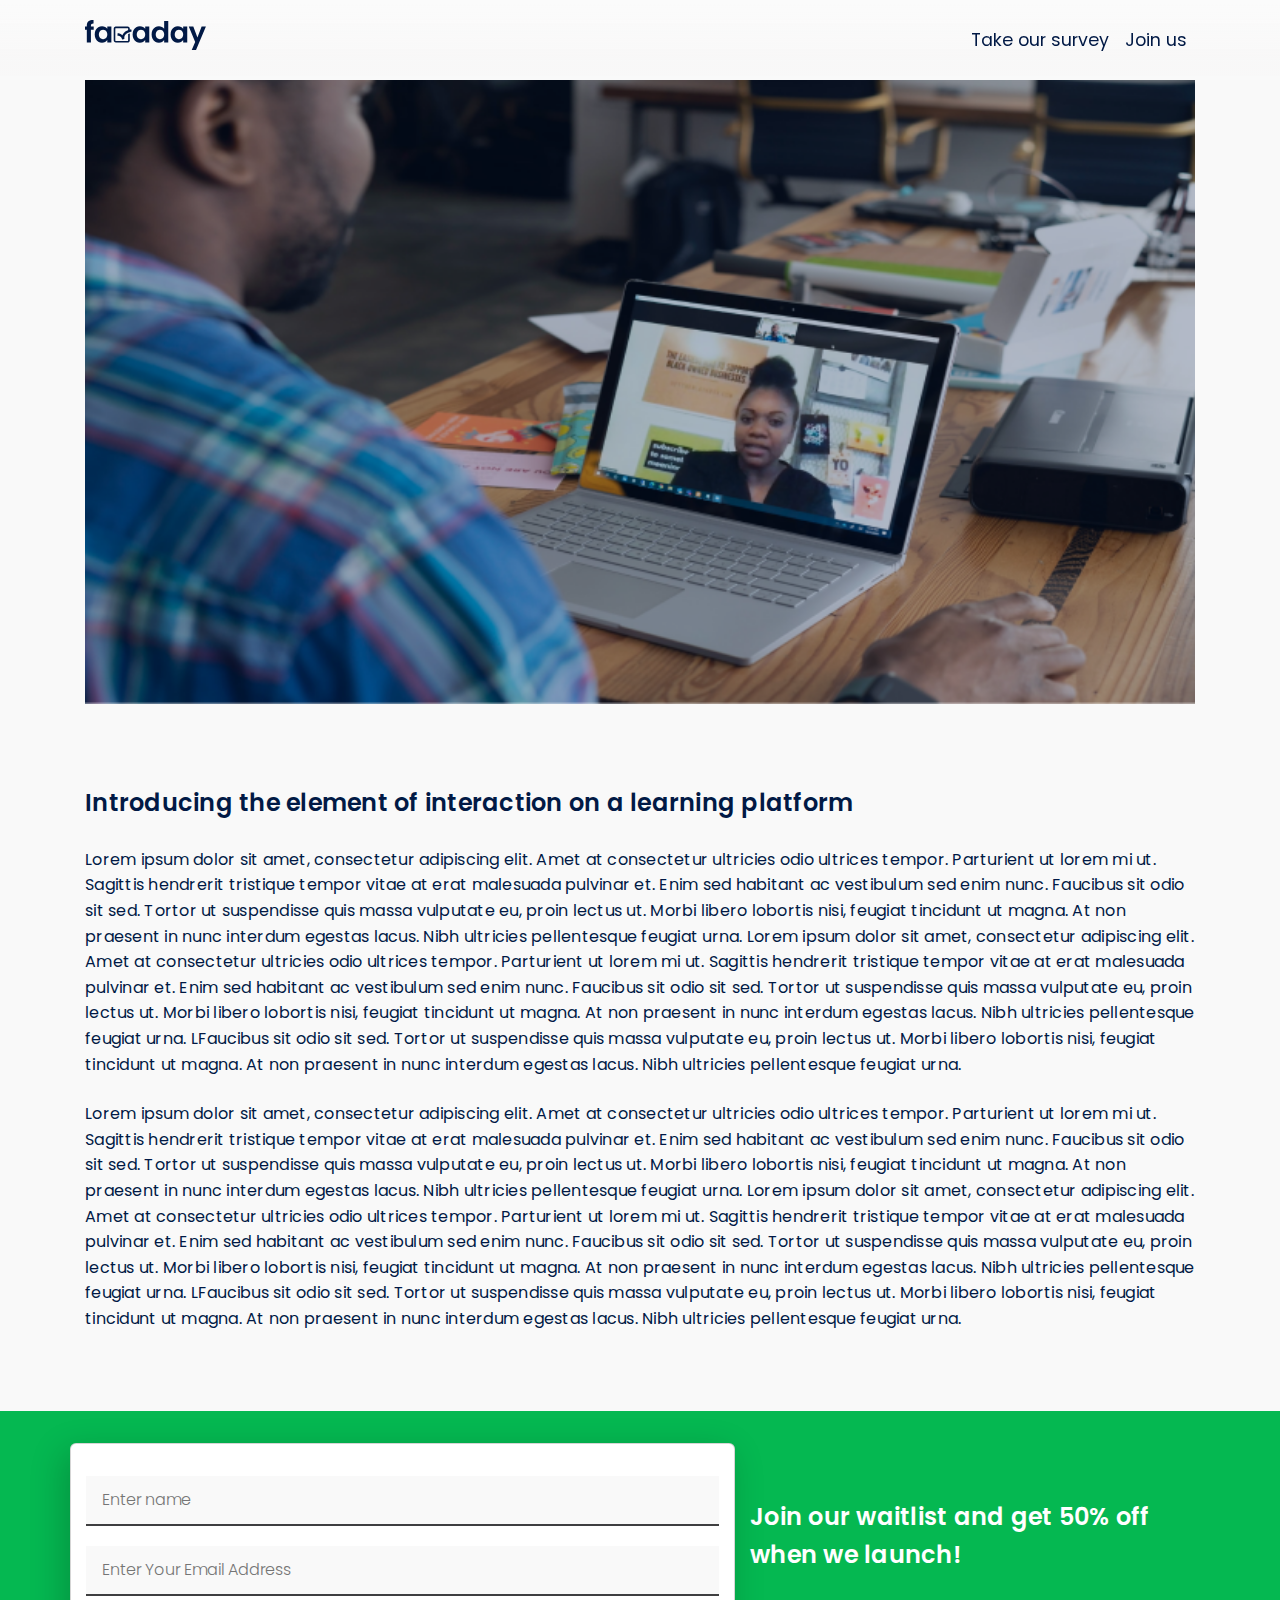
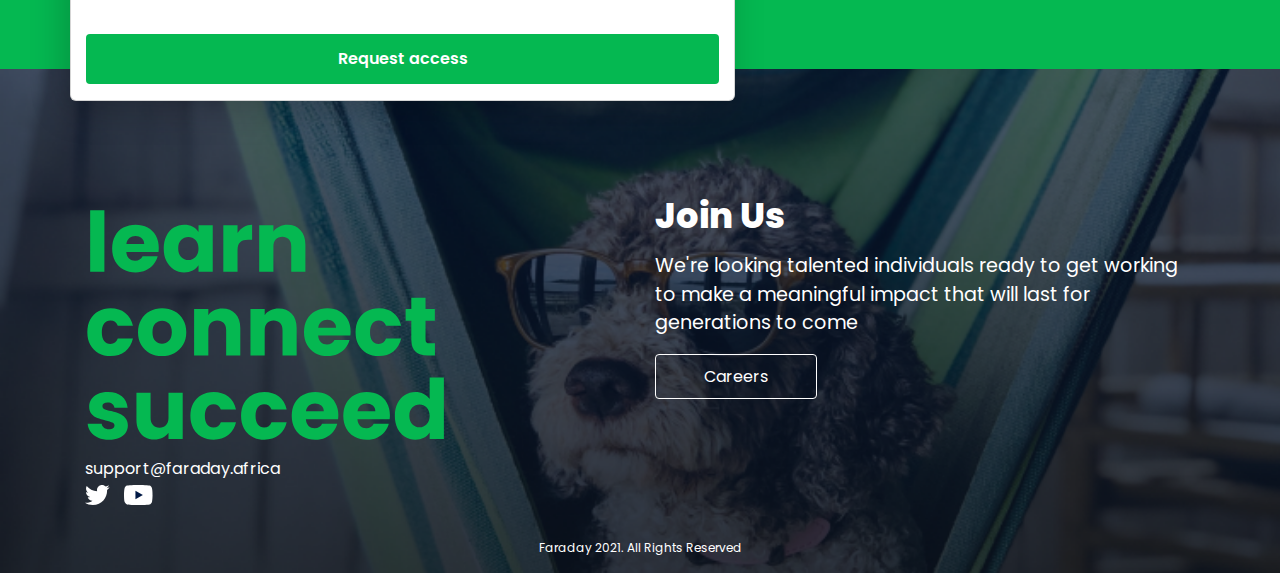
==== interactive learning.html @ ba196d74 "initial commit" ====
<!DOCTYPE html>
<html>

<head>
  <meta charset="utf-8">
  <meta http-equiv="X-UA-Compatible" content="IE=edge">
  <meta name="viewport" content="width=device-width, initial-scale=1">
  <title>Farday :: Interactive Learning</title>


  <!-- SEO Meta Tags Start Here -->
  <!-- Search Engine -->
  <meta name="description"
    content="Faraday is creating a safe space for university students to connect and learn online.">
  <meta name="image" content="https://faraday.africa/img/favicon.png">

  <!-- Schema.org for Google -->
  <meta itemprop="name" content="Faraday :: Home">
  <meta itemprop="description"
    content="Faraday is creating a safe space for university students to connect and learn online.">
  <meta itemprop="image" content="https://faraday.africa/img/favicon.png">

  <!-- Open Graph general (Facebook, Pinterest & LinkedIn) -->
  <meta property="og:title" content="Faraday :: Home">
  <meta property="og:description" content="Faraday is creating a safe space for university students to connect and learn online.">
  <meta property="og:image" content="https://faraday.africa/img/faraday-logo.svg">
  <meta property="og:url" content="https://faraday.africa/">
  <meta property="og:site_name" content="Faraday Africa">
  <meta property="og:locale" content="en">
  <meta property="og:type" content="website">

  <!-- Twitter -->
  <meta property="twitter:card" content="summary">
  <meta property="twitter:title" content="Faraday :: Learn more">
  <meta property="twitter:description"
    content="Faraday is creating a safe space for university students to connect and learn online.">
  <meta property="twitter:image:src" content="https://faraday.africa/img/faraday-logo.svg">
  <!-- End of SEO Meta Tags -->

  <meta name="robots" content="all,follow">

  <!-- Bootstrap CSS-->
  <link rel="stylesheet" href="vendor/bootstrap/css/bootstrap.min.css">
  <!-- Font Awesome CSS-->
  <link rel="stylesheet" href="vendor/font-awesome/css/font-awesome.min.css">

  <!-- Custom Font Icons CSS-->
  <link rel="stylesheet" href="css/landy-iconfont.css">

  <!-- Brand fonts -->
  <link rel="preconnect" href="https://fonts.googleapis.com">
  <link rel="preconnect" href="https://fonts.gstatic.com" crossorigin>
  <link href="https://fonts.googleapis.com/css2?family=Poppins:ital,wght@0,300;0,600;1,400&display=swap"
    rel="stylesheet">



  <!-- stylesheet-->
  <link rel="stylesheet" href="css/style.css" id="theme-stylesheet">

  <!-- Favicon-->
  <link rel="shortcut icon" href="img/favicon.png">

  <!-- Tweaks for older IEs-->
  <!--[if lt IE 9]>
        <script src="https://oss.maxcdn.com/html5shiv/3.7.3/html5shiv.min.js"></script>
        <script src="https://oss.maxcdn.com/respond/1.4.2/respond.min.js"></script><![endif]-->
</head>

<body>

  <!-- navbar-->
  <nav class="navbar navbar-expand-lg fixed-top navbar-dark">
    <div class="container">
      <a class="navbar-brand" href="index.html">
        <img src="./img/faraday-logo-dark.svg" class="d-inline-block align-text-top">
      </a>

      <button type="button" data-toggle="collapse" data-target="#navbarSupportedContent"
        aria-controls="navbarSupportedContent" aria-expanded="false" aria-label="Toggle navigation"
        class="navbar-toggler navbar-toggler-right"><span></span><span></span><span></span></button>
      <div id="navbarSupportedContent" class="collapse navbar-collapse">
        <ul class="navbar-nav ml-auto align-items-start align-items-lg-center">
          <li class="nav-item"><a target="_BLANK" href="https://rdre.me/faradaysurvey" class="nav-link link-scroll">Take
              our survey</a></li>
          <li class="nav-item"><a href="#newsletter" class="nav-link link-scroll">Join us</a></li>
        </ul>
      </div>
    </div>
  </nav>

  <div class="container">
      
    <!-- Article Image-->
    <img  class="article-image" src="./img/interaction image.png" alt="people interacting">

    <div class="article">
        <h4 class="title">Introducing the element of interaction on a learning platform</h4>

        <p class="body-text my-4"> 
            Lorem ipsum dolor sit amet, consectetur adipiscing elit. Amet at consectetur ultricies odio ultrices tempor. Parturient ut lorem mi ut. Sagittis hendrerit tristique tempor vitae at erat malesuada pulvinar et. Enim sed habitant ac vestibulum sed enim nunc. Faucibus sit odio sit sed. Tortor ut suspendisse quis massa vulputate eu, proin lectus ut. Morbi libero lobortis nisi, feugiat tincidunt ut magna. At non praesent in nunc interdum egestas lacus. Nibh ultricies pellentesque feugiat urna.
        
        Lorem ipsum dolor sit amet, consectetur adipiscing elit. Amet at consectetur ultricies odio ultrices tempor. Parturient ut lorem mi ut. Sagittis hendrerit tristique tempor vitae at erat malesuada pulvinar et. Enim sed habitant ac vestibulum sed enim nunc. Faucibus sit odio sit sed. Tortor ut suspendisse quis massa vulputate eu, proin lectus ut. Morbi libero lobortis nisi, feugiat tincidunt ut magna. At non praesent in nunc interdum egestas lacus. Nibh ultricies pellentesque feugiat urna.
        
        LFaucibus sit odio sit sed. Tortor ut suspendisse quis massa vulputate eu, proin lectus ut. Morbi libero lobortis nisi, feugiat tincidunt ut magna. At non praesent in nunc interdum egestas lacus. Nibh ultricies pellentesque feugiat urna.
        </p>

        <p class="body-text my-4"> 
            Lorem ipsum dolor sit amet, consectetur adipiscing elit. Amet at consectetur ultricies odio ultrices tempor. Parturient ut lorem mi ut. Sagittis hendrerit tristique tempor vitae at erat malesuada pulvinar et. Enim sed habitant ac vestibulum sed enim nunc. Faucibus sit odio sit sed. Tortor ut suspendisse quis massa vulputate eu, proin lectus ut. Morbi libero lobortis nisi, feugiat tincidunt ut magna. At non praesent in nunc interdum egestas lacus. Nibh ultricies pellentesque feugiat urna.
        
        Lorem ipsum dolor sit amet, consectetur adipiscing elit. Amet at consectetur ultricies odio ultrices tempor. Parturient ut lorem mi ut. Sagittis hendrerit tristique tempor vitae at erat malesuada pulvinar et. Enim sed habitant ac vestibulum sed enim nunc. Faucibus sit odio sit sed. Tortor ut suspendisse quis massa vulputate eu, proin lectus ut. Morbi libero lobortis nisi, feugiat tincidunt ut magna. At non praesent in nunc interdum egestas lacus. Nibh ultricies pellentesque feugiat urna.
        
        LFaucibus sit odio sit sed. Tortor ut suspendisse quis massa vulputate eu, proin lectus ut. Morbi libero lobortis nisi, feugiat tincidunt ut magna. At non praesent in nunc interdum egestas lacus. Nibh ultricies pellentesque feugiat urna.
        </p>
    </div>

  </div>

  <!-- Newsletter -->
  <section id="newsletter" class="newsletter">

    <div class="container ">
      <div class="row align-items-center">
        <div class="form-holder col-lg-7 order-2 order-lg-1">
          <form id="newsletterForm" action="#">
            <div class="form-group">
              <input type="text" name="name" id="name" placeholder="Enter name">
              <input type="email" name="email" id="email" placeholder="Enter Your Email Address">
              <button type="submit" class="btn btn-primary btn-brand submit">Request access</button>
            </div>
          </form>
        </div>

        <div class=" col-lg-5 order-1 order-lg-2">
          <h4 class="title">Join our waitlist and get 50% off when we launch!</h4>
          <!-- <p class="lead body-text"></p> -->
        </div>
      </div>
    </div>

  </section>

  <!-- Scroll to top button -->
  <div id="scrollTop">
    <div class="d-flex align-items-center justify-content-end"><i class="fa fa-long-arrow-up"></i>To Top</div>
  </div>

  <!-- Baba Footer -->
  <footer style="background: url(img/footer.png) fill; background-repeat: no-repeat; height: 100%;">
    <img class="footer-image" src="./img/footer.png" alt="footer=-img">


    <div class="footer-content">
      <div class="container">
        <div class="row">
          <div class="col-md-6 text-white order-1 order-lg-2">
            <h2 class="text-white">Join Us</h2>
            <p class="footer-text">We're looking talented individuals ready to get working to make a meaningful
              impact that will last for generations to come</p>
            <a class="btn btn-md btn-secondary btn-secondary-white" href="">Careers</a>
          </div>
          <div class="color col-md-6 order-2 order-lg-1">
            <img class="learn" src="./img/learn.svg" alt="learn, connect, succeed">

            <a class="social body-text" href="mailto:support@faraday.africa">support@faraday.africa</a>
            <div class="social-icons">
              <a target="_BLANK" href="https://twitter.com/faradayafrica"><img src="./img/twitter.svg"
                  alt="link to faraday twitter handle"></a>
              <a target="_BLANK" href="https://www.youtube.com/channel/UCtNFJ9q1z52ICj3FqeyHjxw"><img
                  src="./img/youtube.svg" alt="link to faraday youtube channel"></a>
            </div>
          </div>
        </div>

        <hr>

        <div class="col-md-12 text-white" style="text-align: center; font-size: 12px;">
          <p>Faraday 2021. All Rights Reserved</p>
        </div>
      </div>
    </div>
  </footer>

  <!-- Javascript files-->
  <script src="https://code.jquery.com/jquery-3.2.1.min.js"></script>
  <script src="https://cdnjs.cloudflare.com/ajax/libs/popper.js/1.11.0/umd/popper.min.js"> </script>
  <script src="vendor/bootstrap/js/bootstrap.min.js"></script>
  <script src="vendor/jquery.cookie/jquery.cookie.js"> </script>
  <script src="vendor/owl.carousel/owl.carousel.min.js"></script>
  <script src="js/front.js"></script>
</body>

</html>
---- css/landy-iconfont.css ----
@charset "UTF-8";

@font-face {
  font-family: "landy";
  src:url("../fonts/landy.eot");
  src:url("../fonts/landy.eot?#iefix") format("embedded-opentype"),
    url("../fonts/landy.woff") format("woff"),
    url("../fonts/landy.ttf") format("truetype"),
    url("../fonts/landy.svg#landy") format("svg");
  font-weight: normal;
  font-style: normal;

}

[data-icon]:before {
  font-family: "landy" !important;
  content: attr(data-icon);
  font-style: normal !important;
  font-weight: normal !important;
  font-variant: normal !important;
  text-transform: none !important;
  speak: none;
  line-height: 1;
  -webkit-font-smoothing: antialiased;
  -moz-osx-font-smoothing: grayscale;
}

[class^="icon-"]:before,
[class*=" icon-"]:before {
  font-family: "landy" !important;
  font-style: normal !important;
  font-weight: normal !important;
  font-variant: normal !important;
  text-transform: none !important;
  speak: none;
  line-height: 1;
  -webkit-font-smoothing: antialiased;
  -moz-osx-font-smoothing: grayscale;
}

.icon-abc:before {
  content: "\61";
}
.icon-add-user:before {
  content: "\62";
}
.icon-admin:before {
  content: "\63";
}
.icon-alarm:before {
  content: "\64";
}
.icon-analytics:before {
  content: "\65";
}
.icon-analytics-1:before {
  content: "\66";
}
.icon-arrow:before {
  content: "\67";
}
.icon-backup:before {
  content: "\68";
}
.icon-bank:before {
  content: "\69";
}
.icon-bar-chart:before {
  content: "\6a";
}
.icon-bar-chart-1:before {
  content: "\6b";
}
.icon-bar-chart-2:before {
  content: "\6c";
}
.icon-bar-chart-3:before {
  content: "\6d";
}
.icon-bar-chart-4:before {
  content: "\6e";
}
.icon-bar-chart-5:before {
  content: "\6f";
}
.icon-book:before {
  content: "\70";
}
.icon-boss:before {
  content: "\71";
}
.icon-box:before {
  content: "\72";
}
.icon-boy:before {
  content: "\73";
}
.icon-briefcase:before {
  content: "\74";
}
.icon-browser:before {
  content: "\75";
}
.icon-browser-1:before {
  content: "\76";
}
.icon-browser-2:before {
  content: "\77";
}
.icon-browser-3:before {
  content: "\78";
}
.icon-bug:before {
  content: "\79";
}
.icon-bug-1:before {
  content: "\7a";
}
.icon-building:before {
  content: "\41";
}
.icon-bullhorn:before {
  content: "\42";
}
.icon-businessman:before {
  content: "\43";
}
.icon-businessman-1:before {
  content: "\44";
}
.icon-captain:before {
  content: "\45";
}
.icon-career:before {
  content: "\46";
}
.icon-cash-point:before {
  content: "\47";
}
.icon-chart:before {
  content: "\48";
}
.icon-chat:before {
  content: "\49";
}
.icon-chat-1:before {
  content: "\4a";
}
.icon-clipboard:before {
  content: "\4b";
}
.icon-cloud:before {
  content: "\4c";
}
.icon-cloud-computing:before {
  content: "\4d";
}
.icon-cloud-computing-1:before {
  content: "\4e";
}
.icon-cloud-computing-2:before {
  content: "\4f";
}
.icon-cloud-computing-3:before {
  content: "\50";
}
.icon-cloud-computing-4:before {
  content: "\51";
}
.icon-cloud-computing-5:before {
  content: "\52";
}
.icon-cloud-computing-6:before {
  content: "\53";
}
.icon-coin:before {
  content: "\54";
}
.icon-computer:before {
  content: "\55";
}
.icon-computer-1:before {
  content: "\56";
}
.icon-cooperation:before {
  content: "\57";
}
.icon-cpu:before {
  content: "\58";
}
.icon-credit:before {
  content: "\59";
}
.icon-crown:before {
  content: "\5a";
}
.icon-curriculum:before {
  content: "\30";
}
.icon-customer-service:before {
  content: "\31";
}
.icon-data:before {
  content: "\32";
}
.icon-database:before {
  content: "\33";
}
.icon-decrease:before {
  content: "\34";
}
.icon-desk:before {
  content: "\35";
}
.icon-desk-chair:before {
  content: "\36";
}
.icon-diagram:before {
  content: "\37";
}
.icon-diagram-1:before {
  content: "\38";
}
.icon-diagram-2:before {
  content: "\39";
}
.icon-dialog:before {
  content: "\21";
}
.icon-dialog-1:before {
  content: "\22";
}
.icon-diploma:before {
  content: "\23";
}
.icon-dollar:before {
  content: "\24";
}
.icon-dollar-1:before {
  content: "\25";
}
.icon-dollar-2:before {
  content: "\26";
}
.icon-dossier:before {
  content: "\27";
}
.icon-dossier-1:before {
  content: "\28";
}
.icon-email:before {
  content: "\29";
}
.icon-employee:before {
  content: "\2a";
}
.icon-employee-1:before {
  content: "\2b";
}
.icon-employee-2:before {
  content: "\2c";
}
.icon-employee-3:before {
  content: "\2d";
}
.icon-employee-4:before {
  content: "\2e";
}
.icon-employee-5:before {
  content: "\2f";
}
.icon-employee-6:before {
  content: "\3a";
}
.icon-employee-7:before {
  content: "\3b";
}
.icon-employees:before {
  content: "\3c";
}
.icon-employees-1:before {
  content: "\3d";
}
.icon-employees-2:before {
  content: "\3e";
}
.icon-error-404:before {
  content: "\3f";
}
.icon-eye:before {
  content: "\40";
}
.icon-firewall:before {
  content: "\5b";
}
.icon-flag:before {
  content: "\5d";
}
.icon-flags:before {
  content: "\5e";
}
.icon-folder:before {
  content: "\5f";
}
.icon-folder-1:before {
  content: "\60";
}
.icon-folder-2:before {
  content: "\7b";
}
.icon-folders:before {
  content: "\7c";
}
.icon-gauge:before {
  content: "\7d";
}
.icon-gears:before {
  content: "\7e";
}
.icon-goal:before {
  content: "\5c";
}
.icon-group:before {
  content: "\e000";
}
.icon-growth:before {
  content: "\e001";
}
.icon-growth-1:before {
  content: "\e002";
}
.icon-hierarchical-structure:before {
  content: "\e003";
}
.icon-hierarchical-structure-1:before {
  content: "\e004";
}
.icon-house:before {
  content: "\e005";
}
.icon-human-resources:before {
  content: "\e006";
}
.icon-human-resources-1:before {
  content: "\e007";
}
.icon-id-card:before {
  content: "\e008";
}
.icon-idea:before {
  content: "\e009";
}
.icon-idea-2:before {
  content: "\e00a";
}
.icon-improve:before {
  content: "\e00b";
}
.icon-increase:before {
  content: "\e00c";
}
.icon-index:before {
  content: "\e00d";
}
.icon-infographic:before {
  content: "\e00e";
}
.icon-infographic-1:before {
  content: "\e00f";
}
.icon-internet:before {
  content: "\e010";
}
.icon-investment:before {
  content: "\e011";
}
.icon-investment-1:before {
  content: "\e012";
}
.icon-investment-2:before {
  content: "\e013";
}
.icon-investment-3:before {
  content: "\e014";
}
.icon-job:before {
  content: "\e015";
}
.icon-job-search:before {
  content: "\e016";
}
.icon-keyword:before {
  content: "\e017";
}
.icon-laptop:before {
  content: "\e018";
}
.icon-leader:before {
  content: "\e019";
}
.icon-leader-1:before {
  content: "\e01a";
}
.icon-leader-2:before {
  content: "\e01b";
}
.icon-leader-3:before {
  content: "\e01c";
}
.icon-leader-4:before {
  content: "\e01d";
}
.icon-leader-5:before {
  content: "\e01e";
}
.icon-leader-6:before {
  content: "\e01f";
}
.icon-like:before {
  content: "\e020";
}
.icon-line-graph:before {
  content: "\e021";
}
.icon-link:before {
  content: "\e022";
}
.icon-list:before {
  content: "\e023";
}
.icon-loupe:before {
  content: "\e024";
}
.icon-loupe-1:before {
  content: "\e025";
}
.icon-magnet:before {
  content: "\e026";
}
.icon-mail:before {
  content: "\e027";
}
.icon-man:before {
  content: "\e028";
}
.icon-man-1:before {
  content: "\e029";
}
.icon-man-2:before {
  content: "\e02a";
}
.icon-management:before {
  content: "\e02b";
}
.icon-management-1:before {
  content: "\e02c";
}
.icon-map:before {
  content: "\e02d";
}
.icon-matrix:before {
  content: "\e02e";
}
.icon-medal:before {
  content: "\e02f";
}
.icon-message:before {
  content: "\e030";
}
.icon-monitor:before {
  content: "\e031";
}
.icon-monitor-1:before {
  content: "\e032";
}
.icon-monitoring:before {
  content: "\e033";
}
.icon-network:before {
  content: "\e034";
}
.icon-networking:before {
  content: "\e035";
}
.icon-notification:before {
  content: "\e036";
}
.icon-padlock:before {
  content: "\e037";
}
.icon-pendrive:before {
  content: "\e038";
}
.icon-percentage:before {
  content: "\e039";
}
.icon-person:before {
  content: "\e03a";
}
.icon-petals:before {
  content: "\e03b";
}
.icon-pie-chart:before {
  content: "\e03c";
}
.icon-pie-chart-1:before {
  content: "\e03d";
}
.icon-pie-chart-2:before {
  content: "\e03e";
}
.icon-piggybank:before {
  content: "\e03f";
}
.icon-piggybank-1:before {
  content: "\e040";
}
.icon-placeholder:before {
  content: "\e041";
}
.icon-plant:before {
  content: "\e042";
}
.icon-plant-1:before {
  content: "\e043";
}
.icon-pointer:before {
  content: "\e044";
}
.icon-premium:before {
  content: "\e045";
}
.icon-presentation:before {
  content: "\e046";
}
.icon-presentation-1:before {
  content: "\e047";
}
.icon-presentation-2:before {
  content: "\e048";
}
.icon-presentation-3:before {
  content: "\e049";
}
.icon-profits:before {
  content: "\e04a";
}
.icon-promotion:before {
  content: "\e04b";
}
.icon-puzzle:before {
  content: "\e04c";
}
.icon-pyramid-chart:before {
  content: "\e04d";
}
.icon-quality:before {
  content: "\e04e";
}
.icon-question:before {
  content: "\e04f";
}
.icon-radial:before {
  content: "\e050";
}
.icon-rating:before {
  content: "\e051";
}
.icon-ratio:before {
  content: "\e052";
}
.icon-relations:before {
  content: "\e053";
}
.icon-responsive:before {
  content: "\e054";
}
.icon-reunion:before {
  content: "\e055";
}
.icon-reunion-1:before {
  content: "\e056";
}
.icon-review:before {
  content: "\e057";
}
.icon-saving:before {
  content: "\e058";
}
.icon-saving-1:before {
  content: "\e059";
}
.icon-scales:before {
  content: "\e05a";
}
.icon-schedule:before {
  content: "\e05b";
}
.icon-search:before {
  content: "\e05c";
}
.icon-server:before {
  content: "\e05d";
}
.icon-server-1:before {
  content: "\e05e";
}
.icon-server-2:before {
  content: "\e05f";
}
.icon-server-3:before {
  content: "\e060";
}
.icon-server-4:before {
  content: "\e061";
}
.icon-settings:before {
  content: "\e062";
}
.icon-share:before {
  content: "\e063";
}
.icon-shield:before {
  content: "\e064";
}
.icon-shopping-cart:before {
  content: "\e065";
}
.icon-smartphone:before {
  content: "\e066";
}
.icon-speech:before {
  content: "\e067";
}
.icon-speech-bubble:before {
  content: "\e068";
}
.icon-speedometer:before {
  content: "\e069";
}
.icon-star:before {
  content: "\e06a";
}
.icon-startup:before {
  content: "\e06b";
}
.icon-stopwatch:before {
  content: "\e06c";
}
.icon-support:before {
  content: "\e06d";
}
.icon-tag:before {
  content: "\e06e";
}
.icon-target:before {
  content: "\e06f";
}
.icon-target-1:before {
  content: "\e070";
}
.icon-tasks:before {
  content: "\e071";
}
.icon-tasks-1:before {
  content: "\e072";
}
.icon-team:before {
  content: "\e073";
}
.icon-team-1:before {
  content: "\e074";
}
.icon-teamwork:before {
  content: "\e075";
}
.icon-teamwork-1:before {
  content: "\e076";
}
.icon-teamwork-2:before {
  content: "\e077";
}
.icon-teamwork-3:before {
  content: "\e078";
}
.icon-telemarketer:before {
  content: "\e079";
}
.icon-telemarketer-1:before {
  content: "\e07a";
}
.icon-timeline:before {
  content: "\e07b";
}
.icon-timeline-1:before {
  content: "\e07c";
}
.icon-traffic:before {
  content: "\e07d";
}
.icon-trophy:before {
  content: "\e07e";
}
.icon-upload-file:before {
  content: "\e07f";
}
.icon-video-call:before {
  content: "\e080";
}
.icon-video-call-1:before {
  content: "\e081";
}
.icon-video-call-2:before {
  content: "\e082";
}
.icon-video-call-3:before {
  content: "\e083";
}
.icon-vision:before {
  content: "\e084";
}
.icon-visualization:before {
  content: "\e085";
}
.icon-woman:before {
  content: "\e086";
}
.icon-woman-1:before {
  content: "\e087";
}
.icon-woman-2:before {
  content: "\e088";
}
.icon-woman-3:before {
  content: "\e089";
}
.icon-woman-4:before {
  content: "\e08a";
}
.icon-woman-5:before {
  content: "\e08b";
}
.icon-worldwide:before {
  content: "\e08c";
}
.icon-worldwide-1:before {
  content: "\e08d";
}
.icon-yen:before {
  content: "\e08e";
}
---- css/style.css ----
/* 
========================================= 
========================================= 

Bootstrapious Landy Template

https://bootstrapious.com

========================================= 
========================================= */
/*
* ==========================================================
*     GENERAL
* ==========================================================
*/
body {
  font-family: 'Poppins', 'Segoe UI', sans-serif !important;
  color: var(--secondary) !important;
  background-color: var(--background);
  
}

:root {
  --brand: #05B851;
  --secondary: #011945;
  --white: #ffffff;
  --background: #f9f9f9;
  --outline: rgba(208, 208, 208, 0.9);
  --grey: #3F3F41;
  --green-highlight: #e5f9e8a6;
}

* {
  box-sizing: border-box;
  padding: 0;
  margin: 0;
}


/**********************************************
The hero header styling begins here
 **********************************************/

.hero-home {
 height: 100vh;
 width: 100%;
 overflow: hidden;
 position: relative;
}

.hero-image {
  height: 100vh;
  width: 100%;
  overflow: hidden;
  object-fit: cover;
}

.hero-text {
  font-size: 1.5rem;
  font-weight: 400;
  color: var(--white);
  line-height: 1.5rem;
  margin: 1rem;
  margin-bottom: 8rem;

  max-width: 720px;
  line-height: 160%;
  text-align: center;
  letter-spacing: 0.25px;
}

.hero-text-container {
  width: 100%;
  height: 100vh;
  position: absolute;
  top: 0;
  left: 0;

  display: flex;
  align-items: flex-end;
  justify-content: center;
}

.scroll {
  position: relative;
  margin-bottom: 4rem;
  animation: 1s animate .5s infinite;
}

@keyframes animate {
  from {
    top: 0;
  }
  to {
    top: 16px;
    
  }
}

@media (max-width: 991px) {
  .scroll {
    display: none;
  }
}
/**********************************************
 The hero header styling ends here 
 **********************************************/


/**********************************************
The Article Image styling begins here
 **********************************************/

 .article-image {
   height: auto;
   width: 100%;
   padding: 0 !important;
   overflow: hidden;
   object-fit: cover;
   margin-top: 5rem;  
  }

  .article {
    margin-top: 5rem;
    margin-bottom: 5rem;
  }
 /**********************************************
  The Article image styling ends here 
  **********************************************/
 

a {
  -webkit-transition: all 0.3s;
  transition: all 0.3s;
  display: inline-block;
}

.body-text {
  font-style: normal;
  font-weight: normal;
  font-size: 16px !important;
  line-height: 160%;

  /* or 32px */
  letter-spacing: 0.25px;
  color: var(--secondary) !important;
}

.title {

font-family: Poppins;
font-style: normal;
font-weight: 600;
font-size: 24px !important;
line-height: 160% !important;

/* identical to box height, or 32px */
letter-spacing: 0.25px;
}

.block {
  justify-content: flex-start;
}

button {
  cursor: pointer;
}

i,
span,
strong {
  display: inline-block;
}

.bg-gray, section.browser .nav-tabs a.active {
  background: #f5f5f5;
}

.no-padding {
  padding: 0 !important;
}

.no-padding-top {
  padding-top: 0 !important;
}

.no-padding-bottom {
  padding-bottom: 0 !important;
}

.no-margin {
  margin: 0 !important;
}

.no-margin-top {
  margin-top: 0 !important;
}

.no-margin-bottom {
  margin-bottom: 0 !important;
}


.btn-primary:focus {
  color: #fff;
}

.btn-shadow {
  -webkit-box-shadow: 0 10px 20px rgba(109, 109, 109, 0.16) !important;
  box-shadow: 0 10px 20px rgba(109, 109, 109, 0.16) !important;
}

/* .btn-gradient, section.browser .nav-tabs span.number {
  background-color: #429244;
  background-image: -webkit-gradient(linear, left top, right top, from(#429244), to(#00CDAC));
  background-image: linear-gradient(to right, #429244, #00CDAC);
  border: none !important;
  text-transform: uppercase;
  color: #fff;
  overflow: hidden;
  position: relative;
  z-index: 1;
  -webkit-transition: all 0.3s !important;
  transition: all 0.3s !important;
} */

.btn-brand {
  background-color: var(--brand) !important;
  border:none !important;
  font-weight: 600 !important;
  height: 50px;
}

.btn-brand:hover, section.browser .nav-tabs span.btn.number:hover {
  background-color: #23933F !important;
  opacity: 0.85;
  
}

.has-shadow {
  -webkit-box-shadow: -5.665px 9.429px 35px 0px rgba(0, 0, 0, 0.2);
  box-shadow: -5.665px 9.429px 35px 0px rgba(0, 0, 0, 0.2);
}

.owl-theme .owl-nav {
  margin-top: 0;
}

.owl-theme .owl-nav [class*='owl-'] {
  background: none;
  color: #222;
  font-size: 2rem;
  margin: 0 20px;
}

.owl-theme .owl-nav [class*='owl-'].disabled {
  color: #aaa;
}

.owl-theme .owl-nav [class*='owl-']:hover {
  background: none;
  color: #333;
}


.scrollUp {
  -webkit-transform: translateY(-105%);
  transform: translateY(-105%);
}

.breadcrumb {
  background: none;
  padding: 0;
  margin-bottom: 20px;
}

.breadcrumb a {
  color: #222;
  text-decoration: none !important;
}

.breadcrumb li {
  color: #aaa;
}

.block {
  margin-bottom: 50px;
}

/* Browser mockup code
 * Contribute: https://gist.github.com/jarthod/8719db9fef8deb937f4f
 * Live example: https://updown.io
 */
.browser-mockup {
  border-top: 50px solid #f7f7f7;
  position: relative;
  border-radius: 3px 3px 0 0;
  -webkit-box-shadow: -5.665px 9.429px 35px 0px rgba(0, 0, 0, 0.2);
  box-shadow: -5.665px 9.429px 35px 0px rgba(0, 0, 0, 0.2);
}

.browser-mockup:before {
  display: block;
  position: absolute;
  content: '';
  top: -29px;
  left: 30px;
  width: 8px;
  height: 8px;
  border-radius: 50%;
  background-color: #f44;
  -webkit-box-shadow: 0 0 0 2px #f44, 1.5em 0 0 2px #9b3, 3em 0 0 2px #fb5;
  box-shadow: 0 0 0 2px #f44, 1.5em 0 0 2px #9b3, 3em 0 0 2px #fb5;
}

.browser-mockup.with-tab:after {
  display: block;
  position: absolute;
  content: '';
  top: -50px;
  left: 115px;
  width: 20%;
  height: 0rem;
  border-bottom: 50px solid white;
  border-left: 1.5em solid transparent;
  border-right: 1.5em solid transparent;
}

.browser-mockup.with-url:after {
  display: block;
  position: absolute;
  content: '';
  top: -1.6rem;
  left: 5.5rem;
  width: calc(100% - 6em);
  height: 1.2rem;
  border-radius: 2px;
  background-color: white;
}

.browser-mockup > * {
  display: block;
}

.blockquote {
  line-height: 1.7rem;
  color: #656565;
  padding: 40px;
  background: #fff;
  -webkit-box-shadow: -5.665px 9.429px 35px 0px rgba(0, 0, 0, 0.2);
  box-shadow: -5.665px 9.429px 35px 0px rgba(0, 0, 0, 0.2);
}

.blockquote p::first-letter {
  font-size: 2.5rem;
  color: #429244;
  font-weight: 800;
}

.modal {
  background: rgba(0, 0, 0, 0.8);
}

.modal button.close {
  width: 40px;
  height: 40px;
  line-height: 40px;
  color: #fff;
  text-align: center;
  background-color: #429244;
  background-image: -webkit-gradient(linear, left top, right top, from(#429244), to(#00CDAC));
  background-image: linear-gradient(to right, #429244, #00CDAC);
  position: absolute;
  top: 0;
  right: 0;
  opacity: 1;
}

.modal-content {
  border-radius: 0;
}

.modal-header,
.modal-body {
  padding: 20px 30px;
  border: none;
}

#signupform .form-group {
  margin-bottom: 20px;
}

#signupform label {
  display: block;
  padding-left: 10px;
  color: #656565;
  font-family: "Open Sans", sans-serif;
}

#signupform input {
  width: 100%;
  display: block;
  padding: 10px 20px;
  border-radius: 50px;
  border: 1px solid #eee;
  outline: none;
}

#signupform input:focus {
  border-color: #429244;
}

#signupform input::-moz-placeholder {
  font-family: "Open Sans", sans-serif;
  font-weight: 300;
  color: #aaa;
  font-style: italic;
  font-size: 0.9em;
}

#signupform input::-webkit-input-placeholder {
  font-family: "Open Sans", sans-serif;
  font-weight: 300;
  color: #aaa;
  font-style: italic;
  font-size: 0.9em;
}

#signupform input:-ms-input-placeholder {
  font-family: "Open Sans", sans-serif;
  font-weight: 300;
  color: #aaa;
  font-style: italic;
  font-size: 0.9em;
}

/* General Media Query ---------------------------------- */
@media (max-width: 991px) {
  section {
    padding: 100px 0;
  }
}

/*
* ==========================================================
*     NAVBAR
* ==========================================================
*/
nav.navbar {
  padding-top: 15px;
  padding-bottom: 10px;
  /* -webkit-box-shadow: 0 2px 3px rgba(0, 0, 0, 0.1); */
  /* box-shadow: 0 2px 3px rgba(0, 0, 0, 0.1); */


  background: linear-gradient(180deg, rgba(14, 16, 17, 0.4) 4%, rgba(14, 16, 17, 0.08) 80%);
  /* background:#0E10114f ; */
  -webkit-transition: all 0.5s;
  transition: all 0.5s;
  color: var(--white);
}

nav.navbar-dark {
  padding-top: 15px;
  padding-bottom: 10px;
  background: none;
  background: linear-gradient(180deg, rgba(255, 255, 255, 0.4) 4%, rgba(246, 239, 239, 0.08) 80%);
  -webkit-transition: all 0.5s;
  transition: all 0.5s;
}

nav.navbar .navbar-brand {
  font-size: 1.7rem;
}

nav.navbar a.nav-link {
  color: var(--white);
  font-size: 1.1rem;
}

nav.navbar-dark a.nav-link {
  color: var(--secondary) !important;
  font-size: 1.1rem;
}

nav.navbar a.nav-link:hover, nav.navbar a.nav-link.active {
  color: var(--brand);
}

nav.navbar .navbar-btn {
  margin-left: 15px;
}

nav.navbar .navbar-toggler {
  outline: none;
}

nav.navbar .navbar-toggler span {
  width: 25px;
  margin: 5px;
  display: block;
  height: 2px;
  background: #fff;
  -webkit-transition: all 0.2s;
  transition: all 0.2s;
}


nav.navbar-dark .navbar-toggler span {
  width: 25px;
  margin: 5px;
  display: block;
  height: 2px;
  background: var(--secondary);
  -webkit-transition: all 0.2s;
  transition: all 0.2s;
}

nav.navbar .navbar-toggler.active span:first-of-type {
  -webkit-transform: rotate(45deg) translate(10px);
  transform: rotate(45deg) translate(10px);
}

nav.navbar .navbar-toggler.active span:last-of-type {
  -webkit-transform: rotate(-45deg) translate(10px);
  transform: rotate(-45deg) translate(10px);
}

nav.navbar .navbar-toggler.active span:nth-of-type(2) {
  opacity: 0;
}

/* Navbar Mediaquery ----------------------------------- */
@media (max-width: 1199px) {
  nav.navbar .navbar-btn {
    margin-left: 0;
  }
}

@media (min-width: 992px) {
  nav.navbar {
    padding-left: 3rem;
    padding-right: 3rem;
  }
}

/*
* ==========================================================
*     HEADER SECTION
* ==========================================================
*/
section.header p {
  margin: 20px 0;
}

section.header .CTA {
  margin-top: 40px;
}

section.header .CTA a {
  margin-right: 10px;
  margin-bottom: 10px;
}

.page-holder {
  min-height: 100vh;
}

.bg-cover {
  background-size: cover !important;
  width: 100%;
  height: 100%;
}

/*
* ==========================================================
*     BROWSER SECTION
* ==========================================================
*/
section.browser .nav-tabs {
  margin-top: 80px;
  border: none;
}

section.browser .nav-tabs span.number {
  width: 50px;
  height: 50px;
  line-height: 50px;
  color: #fff;
  text-align: center;
  border-radius: 50%;
  -webkit-box-shadow: -5.665px 9.429px 35px 0px rgba(0, 0, 0, 0.2);
  box-shadow: -5.665px 9.429px 35px 0px rgba(0, 0, 0, 0.2);
  display: block;
  position: absolute;
  left: calc(50% - 25px);
  top: -25px;
  font-size: 1.4rem;
  font-weight: 700;
}

section.browser .nav-tabs a {
  border: none;
  background: none;
  border-right: 0;
  -webkit-box-shadow: -5.665px 9.429px 35px 0px rgba(0, 0, 0, 0.2);
  box-shadow: -5.665px 9.429px 35px 0px rgba(0, 0, 0, 0.2);
  padding: 50px 50px 40px;
  text-align: center;
  color: #333;
}

section.browser .nav-tabs a.active {
  -webkit-transform: translateY(-20px);
  transform: translateY(-20px);
}

/* Browser Section Mediaquery --------------------------- */
@media (max-width: 767px) {
  section.browser .nav-tabs a {
    margin-bottom: 50px;
  }
  section.browser .nav-tabs a.active {
    -webkit-transform: none;
    transform: none;
  }
  section.browser .nav-tabs .row div:last-of-type a {
    margin-bottom: 0;
  }
}

/*
* ==========================================================
*     ABOUT US
* ==========================================================
*/
section.about-us p {
  margin: 30px 0;
}

/*
* ==========================================================
*     FEATURES SECTION
* ==========================================================
*/


section.features .row {
  /* margin-bottom: 40px; */
  margin: 5rem auto 5rem auto;
}

section.features .video-block {
  /* margin-bottom: 40px; */
  margin: 1rem auto 1rem auto !important;
}


section.features .row:last-of-time {
  margin-bottom: 0;
}


section.features .text p {
  line-height: 1.8rem;
  margin: 20px 0 25px;
}

hr{
  height: .3px !important;
  background-color: var(--brand);
  border: none;
}



/* Features Section Mediaquery -------------------------- */
@media (max-width: 1199px) {
  section.features .text {
    /* margin-bottom: 50px; */
  }


  section.features .video-block {
    /* margin-bottom: 40px; */
    margin: 0 auto 0 auto !important;
  }

  .mobile-margin {
    margin-top: 3rem;
  }
}


/*
* ==========================================================
*     NEWSLETTER SECTION
* ==========================================================
*/



section.newsletter {
  color: var(--white) !important;
  background-color: var(--brand);
  position: relative;
}

section.newsletter h4 {
  text-align: left;
}



section.newsletter .container {
  margin-top: 0%;
}

section.newsletter .form-holder {
  padding-top: 2rem;
  background: var(--white);
  border: 1px solid var(--outline);
  -webkit-box-shadow: -5.665px 9.429px 35px 0px rgba(0, 0, 0, 0.2);
  box-shadow: -5.665px 9.429px 35px 0px rgba(0, 0, 0, 0.2);
  
  border-radius: 6px;

  position: relative;
  top: 2rem;
}


section.newsletter .form-group input {
  
  line-height: 68px;
  background: var(--background);
  padding: 0 1rem;
  margin-bottom: 1.2rem;
  width: 100%;
  height: 50px;
  border: none;
  border-bottom: 2px solid var(--grey);
}


input:focus{
  background-color: var(--green-highlight) !important;
  border-bottom: 2px solid var(--brand) !important;
  outline: none;
}

input:active{
  background-color: var(--green-highlight) !important;
  border-bottom: 2px solid var(--brand) !important;
  
}



section.newsletter .form-group input::-moz-placeholder {
  font-weight: 300;
}

section.newsletter .form-group input::-webkit-input-placeholder {
  font-weight: 300;
}

section.newsletter .form-group input:-ms-input-placeholder {
  font-weight: 300;
}

section.newsletter .form-group .submit {
  margin-top: 1.2rem;
  width: 100%;
  border-radius: 4px;
}

.form-holder {
  z-index: 1000;
}


/* Newsletter Section Mediaquery -------------------------- */
@media (max-width: 991px) {
  section.newsletter {
    padding-top: 2rem;
    padding-bottom: 0;
  }
  
  
  section.newsletter .form-group input {
    width: 100%;
  }
  section.newsletter .form-group .submit {
    width: 100%;
    position: static;
    margin-top: 15px;
  }

  .form-holder {
    margin: auto 1rem;

    position: relative;
    top: 2rem !important;
  }
}

/*
* ==========================================================
*     FOOTER
* ==========================================================
*/

footer{
  background-color: var(--secondary);
  height: 450px;
  width: 100%;
  overflow: hidden;

  position: relative;
}

.footer-image {
  position: absolute;
  width: 100%;
  height: 100%;
  overflow: hidden;
  object-fit: cover;
}


.learn {
  max-width: 370px !important;
}

.footer-content {
  margin-top: 8rem;
  margin-bottom: 1rem;
}

.footer-content .container{
  margin: auto;

}


footer .color .social {
  color: var(--white) !important;

}

footer .color .social:hover {
  color: var(--brand) !important;
}

.social-icons > * {
  margin-right: 10px;
}

footer p {
  margin: 0;
}

.footer-text {
  font-size: 1.2rem;
  margin: 1rem auto;
}

.footer .btn-secondary-white {
  margin-bottom: 2rem;
}


/* Footer Mediaquery -------------------------- */
@media (max-width: 991px) {
  footer.main-footer {
    text-align: center;
  }

  .learn {
    max-width: 320px !important;
  }
 
}

@media (max-width: 768px) {
  footer.main-footer {
    text-align: center;
  }

  .footer-content {
    margin-top: 4rem;
  }

  .learn {
    max-width: 270px !important;
    margin-top: 2rem;
    display: block;
    margin-top: 5rem;
  }
}



/* ===================================================================
    SCROLL TO TOP BUTTON
===================================================================  */
#scrollTop {
  width: 80px;
  height: 40px;
  position: fixed;
  right: -90px;
  bottom: 50%;
  background-color: var(--brand);
  color: #fff;
  text-align: center;
  line-height: 40px;
  border-top-left-radius: 50px;
  border-bottom-left-radius: 50px;
  -webkit-box-shadow: 0 3px 10px rgba(0, 0, 0, 0.2);
  box-shadow: 0 3px 10px rgba(0, 0, 0, 0.2);
  font-size: 0.7rem;
  cursor: pointer;
  z-index: 9998;
  padding-right: 10px;
  -webkit-transition: all 0.3s;
  transition: all 0.3s;
}

#scrollTop.active {
  right: -50px;
}

#scrollTop i {
  font-size: 1.1rem;
  margin-right: 10px;
}

#scrollTop:hover {
  right: 0;
}

/* Scroll Top Media Query ------------------------- */
@media (max-width: 1199px) {
  #scrollTop {
    display: none !important;
  }
}



/* =========================================
   THEMING OF BOOTSTRAP COMPONENTS
   ========================================= */
/*
 * 1. NAVBAR
 */
.navbar {
  padding: 0.5rem 1rem;
}

.navbar-brand {
  display: inline-block;
  padding-top: 0.3125rem;
  padding-bottom: 0.3125rem;
  margin-right: 1rem;
  font-size: 1.25rem;
}

.navbar-toggler {
  padding: 0.25rem 0.75rem;
  font-size: 1.25rem;
  line-height: 1;
  border: 1px solid transparent;
  border-radius: 50px;
}

.navbar-light .navbar-brand {
  color: rgba(0, 0, 0, 0.9);
}

.navbar-light .navbar-brand:focus, .navbar-light .navbar-brand:hover {
  color: rgba(0, 0, 0, 0.9);
}

.navbar-light .navbar-nav .nav-link {
  color: rgba(0, 0, 0, 0.5);
}

.navbar-light .navbar-nav .nav-link:focus, .navbar-light .navbar-nav .nav-link:hover {
  color: rgba(0, 0, 0, 0.7);
}

.navbar-light .navbar-nav .nav-link.disabled {
  color: rgba(0, 0, 0, 0.3);
}

.navbar-light .navbar-nav .show > .nav-link,
.navbar-light .navbar-nav .active > .nav-link,
.navbar-light .navbar-nav .nav-link.show,
.navbar-light .navbar-nav .nav-link.active {
  color: rgba(0, 0, 0, 0.9);
}

.navbar-light .navbar-toggler {
  color: rgba(0, 0, 0, 0.5);
  border-color: rgba(0, 0, 0, 0.1);
}

.navbar-light .navbar-toggler-icon {
  background-image: url("data:image/svg+xml;charset=utf8,%3Csvg viewBox='0 0 30 30' xmlns='http://www.w3.org/2000/svg'%3E%3Cpath stroke='rgba(0, 0, 0, 0.5)' stroke-width='2' stroke-linecap='round' stroke-miterlimit='10' d='M4 7h22M4 15h22M4 23h22'/%3E%3C/svg%3E");
}

.navbar-light .navbar-text {
  color: rgba(0, 0, 0, 0.5);
}

.navbar-dark .navbar-brand {
  color: white;
}

.navbar-dark .navbar-brand:focus, .navbar-dark .navbar-brand:hover {
  color: white;
}

.navbar-dark .navbar-nav .nav-link {
  color: rgba(255, 255, 255, 0.5);
}

.navbar-dark .navbar-nav .nav-link:focus, .navbar-dark .navbar-nav .nav-link:hover {
  color: rgba(255, 255, 255, 0.75);
}

.navbar-dark .navbar-nav .nav-link.disabled {
  color: rgba(255, 255, 255, 0.25);
}

.navbar-dark .navbar-nav .show > .nav-link,
.navbar-dark .navbar-nav .active > .nav-link,
.navbar-dark .navbar-nav .nav-link.show,
.navbar-dark .navbar-nav .nav-link.active {
  color: white;
}

.navbar-dark .navbar-toggler {
  color: rgba(255, 255, 255, 0.5);
  border-color: rgba(255, 255, 255, 0.1);
}

.navbar-dark .navbar-toggler-icon {
  background-image: url("data:image/svg+xml;charset=utf8,%3Csvg viewBox='0 0 30 30' xmlns='http://www.w3.org/2000/svg'%3E%3Cpath stroke='rgba(255, 255, 255, 0.5)' stroke-width='2' stroke-linecap='round' stroke-miterlimit='10' d='M4 7h22M4 15h22M4 23h22'/%3E%3C/svg%3E");
}

.navbar-dark .navbar-text {
  color: rgba(255, 255, 255, 0.5);
}

/*
 * 2. BUTTONS
 */
.btn {
  font-size: 1rem !important;
  font-weight: 400;
  border: 1px solid transparent;
  padding: 0.6rem 3rem;
  font-size: 1rem;
  line-height: 1.5;
  border-radius: 4px;
  -webkit-transition: all 0.15s ease-in-out;
  transition: all 0.2s ease-in-out;
}

.btn-secondary {
  border: 1px solid var(--secondary) !important;
  background-color: transparent !important;
  color: var(--secondary) !important;
}


.btn-secondary-white {
  border: 1px solid var(--white) !important;
  background-color: transparent !important;
  color: var(--white) !important;
  /* width: 100%; */
}

.btn-secondary:hover {
  border: 1px solid var(--brand) !important;
  background-color: transparent !important;
  color: var(--brand) !important;
  -webkit-box-shadow: 0 0 0 3px rgba(66, 146, 68, 0.25);
  box-shadow: 0 0 0 3px rgba(66, 146, 68, 0.25);
  -webkit-box-shadow: 0 10px 20px rgba(109, 109, 109, 0.16) !important;
  box-shadow: 0 10px 20px rgba(109, 109, 109, 0.16) !important;
}


.btn:focus, .btn.focus {
  outline: 0;
  -webkit-box-shadow: 0 0 0 3px rgba(66, 146, 68, 0.25);
  box-shadow: 0 0 0 3px rgba(66, 146, 68, 0.25);
}

.btn:active, .btn.active {
  background-image: none;
}

.btn-primary {
  color: #fff;
  background-color: #429244;
  border-color: #429244;
}

.btn-primary:hover {
  color: #fff;
  background-color: #367838;
  border-color: #326f34;
}

.btn-primary:focus, .btn-primary.focus {
  -webkit-box-shadow: 0 0 0 3px rgba(66, 146, 68, 0.5);
  box-shadow: 0 0 0 3px rgba(66, 146, 68, 0.5);
}

.btn-primary.disabled, .btn-primary:disabled {
  background-color: #429244;
  border-color: #429244;
}

.btn-primary:active, .btn-primary.active,
.show > .btn-primary.dropdown-toggle {
  background-color: #367838;
  background-image: none;
  border-color: #326f34;
}

.btn-secondary:focus, .btn-secondary.focus {
  -webkit-box-shadow: 0 0 0 3px rgba(134, 142, 150, 0.5);
  box-shadow: 0 0 0 3px rgba(134, 142, 150, 0.5);
}

.btn-secondary.disabled, .btn-secondary:disabled {
  background-color: #868e96;
  border-color: #868e96;
}

.btn-secondary:active, .btn-secondary.active,
.show > .btn-secondary.dropdown-toggle {
  background-color: #727b84;
  background-image: none;
  border-color: #6c757d;
}

.btn-success {
  color: #fff;
  background-color: #28a745;
  border-color: #28a745;
}

.btn-success:hover {
  color: #fff;
  background-color: #218838;
  border-color: #1e7e34;
}

.btn-success:focus, .btn-success.focus {
  -webkit-box-shadow: 0 0 0 3px rgba(40, 167, 69, 0.5);
  box-shadow: 0 0 0 3px rgba(40, 167, 69, 0.5);
}

.btn-success.disabled, .btn-success:disabled {
  background-color: #28a745;
  border-color: #28a745;
}

.btn-success:active, .btn-success.active,
.show > .btn-success.dropdown-toggle {
  background-color: #218838;
  background-image: none;
  border-color: #1e7e34;
}

.btn-info {
  color: #111;
  background-color: #37cfdc;
  border-color: #37cfdc;
}

.btn-info:hover {
  color: #111;
  background-color: #23bcc9;
  border-color: #21b2bf;
}

.btn-info:focus, .btn-info.focus {
  -webkit-box-shadow: 0 0 0 3px rgba(55, 207, 220, 0.5);
  box-shadow: 0 0 0 3px rgba(55, 207, 220, 0.5);
}

.btn-info.disabled, .btn-info:disabled {
  background-color: #37cfdc;
  border-color: #37cfdc;
}

.btn-info:active, .btn-info.active,
.show > .btn-info.dropdown-toggle {
  background-color: #23bcc9;
  background-image: none;
  border-color: #21b2bf;
}

.btn-warning {
  color: #111;
  background-color: #ffc107;
  border-color: #ffc107;
}

.btn-warning:hover {
  color: #111;
  background-color: #e0a800;
  border-color: #d39e00;
}

.btn-warning:focus, .btn-warning.focus {
  -webkit-box-shadow: 0 0 0 3px rgba(255, 193, 7, 0.5);
  box-shadow: 0 0 0 3px rgba(255, 193, 7, 0.5);
}

.btn-warning.disabled, .btn-warning:disabled {
  background-color: #ffc107;
  border-color: #ffc107;
}

.btn-warning:active, .btn-warning.active,
.show > .btn-warning.dropdown-toggle {
  background-color: #e0a800;
  background-image: none;
  border-color: #d39e00;
}

.btn-danger {
  color: #fff;
  background-color: #dc3545;
  border-color: #dc3545;
}

.btn-danger:hover {
  color: #fff;
  background-color: #c82333;
  border-color: #bd2130;
}

.btn-danger:focus, .btn-danger.focus {
  -webkit-box-shadow: 0 0 0 3px rgba(220, 53, 69, 0.5);
  box-shadow: 0 0 0 3px rgba(220, 53, 69, 0.5);
}

.btn-danger.disabled, .btn-danger:disabled {
  background-color: #dc3545;
  border-color: #dc3545;
}

.btn-danger:active, .btn-danger.active,
.show > .btn-danger.dropdown-toggle {
  background-color: #c82333;
  background-image: none;
  border-color: #bd2130;
}

.btn-light {
  color: #111;
  background-color: #f8f9fa;
  border-color: #f8f9fa;
}

.btn-light:hover {
  color: #111;
  background-color: #e2e6ea;
  border-color: #dae0e5;
}

.btn-light:focus, .btn-light.focus {
  -webkit-box-shadow: 0 0 0 3px rgba(248, 249, 250, 0.5);
  box-shadow: 0 0 0 3px rgba(248, 249, 250, 0.5);
}

.btn-light.disabled, .btn-light:disabled {
  background-color: #f8f9fa;
  border-color: #f8f9fa;
}

.btn-light:active, .btn-light.active,
.show > .btn-light.dropdown-toggle {
  background-color: #e2e6ea;
  background-image: none;
  border-color: #dae0e5;
}

.btn-dark {
  color: #fff;
  background-color: #343a40;
  border-color: #343a40;
}

.btn-dark:hover {
  color: #fff;
  background-color: #23272b;
  border-color: #1d2124;
}

.btn-dark:focus, .btn-dark.focus {
  -webkit-box-shadow: 0 0 0 3px rgba(52, 58, 64, 0.5);
  box-shadow: 0 0 0 3px rgba(52, 58, 64, 0.5);
}

.btn-dark.disabled, .btn-dark:disabled {
  background-color: #343a40;
  border-color: #343a40;
}

.btn-dark:active, .btn-dark.active,
.show > .btn-dark.dropdown-toggle {
  background-color: #23272b;
  background-image: none;
  border-color: #1d2124;
}

.btn-outline-primary {
  color: #429244;
  background-color: transparent;
  background-image: none;
  border-color: #429244;
}

.btn-outline-primary:hover {
  color: #fff;
  background-color: #429244;
  border-color: #429244;
}

.btn-outline-primary:focus, .btn-outline-primary.focus {
  -webkit-box-shadow: 0 0 0 3px rgba(66, 146, 68, 0.5);
  box-shadow: 0 0 0 3px rgba(66, 146, 68, 0.5);
}

.btn-outline-primary.disabled, .btn-outline-primary:disabled {
  color: #429244;
  background-color: transparent;
}

.btn-outline-primary:active, .btn-outline-primary.active,
.show > .btn-outline-primary.dropdown-toggle {
  color: #fff;
  background-color: #429244;
  border-color: #429244;
}

.btn-outline-secondary {
  color: #868e96;
  background-color: transparent;
  background-image: none;
  border-color: #868e96;
}

.btn-outline-secondary:hover {
  color: #fff;
  background-color: #868e96;
  border-color: #868e96;
}

.btn-outline-secondary:focus, .btn-outline-secondary.focus {
  -webkit-box-shadow: 0 0 0 3px rgba(134, 142, 150, 0.5);
  box-shadow: 0 0 0 3px rgba(134, 142, 150, 0.5);
}

.btn-outline-secondary.disabled, .btn-outline-secondary:disabled {
  color: #868e96;
  background-color: transparent;
}

.btn-outline-secondary:active, .btn-outline-secondary.active,
.show > .btn-outline-secondary.dropdown-toggle {
  color: #fff;
  background-color: #868e96;
  border-color: #868e96;
}

.btn-outline-success {
  color: #28a745;
  background-color: transparent;
  background-image: none;
  border-color: #28a745;
}

.btn-outline-success:hover {
  color: #fff;
  background-color: #28a745;
  border-color: #28a745;
}

.btn-outline-success:focus, .btn-outline-success.focus {
  -webkit-box-shadow: 0 0 0 3px rgba(40, 167, 69, 0.5);
  box-shadow: 0 0 0 3px rgba(40, 167, 69, 0.5);
}

.btn-outline-success.disabled, .btn-outline-success:disabled {
  color: #28a745;
  background-color: transparent;
}

.btn-outline-success:active, .btn-outline-success.active,
.show > .btn-outline-success.dropdown-toggle {
  color: #fff;
  background-color: #28a745;
  border-color: #28a745;
}

.btn-outline-info {
  color: #37cfdc;
  background-color: transparent;
  background-image: none;
  border-color: #37cfdc;
}

.btn-outline-info:hover {
  color: #fff;
  background-color: #37cfdc;
  border-color: #37cfdc;
}

.btn-outline-info:focus, .btn-outline-info.focus {
  -webkit-box-shadow: 0 0 0 3px rgba(55, 207, 220, 0.5);
  box-shadow: 0 0 0 3px rgba(55, 207, 220, 0.5);
}

.btn-outline-info.disabled, .btn-outline-info:disabled {
  color: #37cfdc;
  background-color: transparent;
}

.btn-outline-info:active, .btn-outline-info.active,
.show > .btn-outline-info.dropdown-toggle {
  color: #fff;
  background-color: #37cfdc;
  border-color: #37cfdc;
}

.btn-outline-warning {
  color: #ffc107;
  background-color: transparent;
  background-image: none;
  border-color: #ffc107;
}

.btn-outline-warning:hover {
  color: #fff;
  background-color: #ffc107;
  border-color: #ffc107;
}

.btn-outline-warning:focus, .btn-outline-warning.focus {
  -webkit-box-shadow: 0 0 0 3px rgba(255, 193, 7, 0.5);
  box-shadow: 0 0 0 3px rgba(255, 193, 7, 0.5);
}

.btn-outline-warning.disabled, .btn-outline-warning:disabled {
  color: #ffc107;
  background-color: transparent;
}

.btn-outline-warning:active, .btn-outline-warning.active,
.show > .btn-outline-warning.dropdown-toggle {
  color: #fff;
  background-color: #ffc107;
  border-color: #ffc107;
}

.btn-outline-danger {
  color: #dc3545;
  background-color: transparent;
  background-image: none;
  border-color: #dc3545;
}

.btn-outline-danger:hover {
  color: #fff;
  background-color: #dc3545;
  border-color: #dc3545;
}

.btn-outline-danger:focus, .btn-outline-danger.focus {
  -webkit-box-shadow: 0 0 0 3px rgba(220, 53, 69, 0.5);
  box-shadow: 0 0 0 3px rgba(220, 53, 69, 0.5);
}

.btn-outline-danger.disabled, .btn-outline-danger:disabled {
  color: #dc3545;
  background-color: transparent;
}

.btn-outline-danger:active, .btn-outline-danger.active,
.show > .btn-outline-danger.dropdown-toggle {
  color: #fff;
  background-color: #dc3545;
  border-color: #dc3545;
}

.btn-outline-light {
  color: #f8f9fa;
  background-color: transparent;
  background-image: none;
  border-color: #f8f9fa;
}

.btn-outline-light:hover {
  color: #fff;
  background-color: #f8f9fa;
  border-color: #f8f9fa;
}

.btn-outline-light:focus, .btn-outline-light.focus {
  -webkit-box-shadow: 0 0 0 3px rgba(248, 249, 250, 0.5);
  box-shadow: 0 0 0 3px rgba(248, 249, 250, 0.5);
}

.btn-outline-light.disabled, .btn-outline-light:disabled {
  color: #f8f9fa;
  background-color: transparent;
}

.btn-outline-light:active, .btn-outline-light.active,
.show > .btn-outline-light.dropdown-toggle {
  color: #fff;
  background-color: #f8f9fa;
  border-color: #f8f9fa;
}

.btn-outline-dark {
  color: #343a40;
  background-color: transparent;
  background-image: none;
  border-color: #343a40;
}

.btn-outline-dark:hover {
  color: #fff;
  background-color: #343a40;
  border-color: #343a40;
}

.btn-outline-dark:focus, .btn-outline-dark.focus {
  -webkit-box-shadow: 0 0 0 3px rgba(52, 58, 64, 0.5);
  box-shadow: 0 0 0 3px rgba(52, 58, 64, 0.5);
}

.btn-outline-dark.disabled, .btn-outline-dark:disabled {
  color: #343a40;
  background-color: transparent;
}

.btn-outline-dark:active, .btn-outline-dark.active,
.show > .btn-outline-dark.dropdown-toggle {
  color: #fff;
  background-color: #343a40;
  border-color: #343a40;
}

.btn-lg {
  padding: 0.8rem 3.5rem;
  font-size: 1.25rem;
  line-height: 1.5;
  border-radius: 50px;
}

.btn-sm {
  padding: 0.4rem 1.5rem;
  font-size: 0.875rem;
  line-height: 1.5;
  border-radius: 50px;
}

/*
 * 3. TYPE
 */

a {
  color: #429244;
  text-decoration: none;
}

a:focus, a:hover {
  color: #2a5d2b;
  text-decoration: underline;
}

h1,
h2,
h3,
h4,
h5,
h6,
.h1,
.h2,
.h3,
.h4,
.h5,
.h6 {
  margin-bottom: 0.5rem;
  font-family: inherit;
  font-weight: 800;
  line-height: 1.1;
}

h1,
.h1 {
  font-size: 2.9rem;
}

h2,
.h2 {
  font-size: 2.2rem;
}

h3,
.h3 {
  font-size: 1.75rem;
}

h4,
.h4 {
  font-size: 1.5rem;
}

h5,
.h5 {
  font-size: 1.25rem;
}

h6,
.h6 {
  font-size: 1rem;
}

.lead {
  font-size: 1.2rem;
  font-weight: 300;
  line-height: 1.8em;
}

.display-1 {
  font-size: 6rem;
  font-weight: 300;
  line-height: 1.1;
}

.display-2 {
  font-size: 5.5rem;
  font-weight: 300;
  line-height: 1.1;
}

.display-3 {
  font-size: 4.5rem;
  font-weight: 300;
  line-height: 1.1;
}

.display-4 {
  font-size: 3.5rem;
  font-weight: 300;
  line-height: 1.1;
}

hr {
  border-top: 1px solid rgba(0, 0, 0, 0.1);
}

small,
.small {
  font-size: 80%;
  font-weight: normal;
}

mark,
.mark {
  padding: 0.2em;
  background-color: #fcf8e3;
}

.blockquote {
  padding: 3rem 2rem;
  margin-bottom: 1rem;
  font-size: 1.05rem;
  border-left: 4px solid #429244;
}

.blockquote-footer {
  color: #868e96;
}

.blockquote-footer::before {
  content: "\2014 \00A0";
}

.text-primary {
  color: #429244 !important;
}

a.text-primary:focus, a.text-primary:hover {
  color: #326f34 !important;
}

/*
 * 4. PAGINATION
 */
.page-item:first-child .page-link {
  border-top-left-radius: 0.25rem;
  border-bottom-left-radius: 0.25rem;
}

.page-item:last-child .page-link {
  border-top-right-radius: 0.25rem;
  border-bottom-right-radius: 0.25rem;
}

.page-item.active .page-link {
  color: #fff;
  background-color: #429244;
  border-color: #429244;
}

.page-item.disabled .page-link {
  color: #868e96;
  background-color: #fff;
  border-color: #ddd;
}

.page-link {
  padding: 0.5rem 0.75rem;
  line-height: 1.25;
  color: #429244;
  background-color: #fff;
  border: 1px solid #ddd;
}

.page-link:focus, .page-link:hover {
  color: #2a5d2b;
  text-decoration: none;
  background-color: #e9ecef;
  border-color: #ddd;
}

.pagination-lg .page-link {
  padding: 0.75rem 1.5rem;
  font-size: 1.25rem;
  line-height: 1.5;
}

.pagination-lg .page-item:first-child .page-link {
  border-top-left-radius: 0.3rem;
  border-bottom-left-radius: 0.3rem;
}

.pagination-lg .page-item:last-child .page-link {
  border-top-right-radius: 0.3rem;
  border-bottom-right-radius: 0.3rem;
}

.pagination-sm .page-link {
  padding: 0.25rem 0.5rem;
  font-size: 0.875rem;
  line-height: 1.5;
}

.pagination-sm .page-item:first-child .page-link {
  border-top-left-radius: 0.2rem;
  border-bottom-left-radius: 0.2rem;
}

.pagination-sm .page-item:last-child .page-link {
  border-top-right-radius: 0.2rem;
  border-bottom-right-radius: 0.2rem;
}

/*
* 5. UTILITIES
*/
.bg-primary {
  background-color: #429244 !important;
}

a.bg-primary:focus, a.bg-primary:hover {
  background-color: #326f34 !important;
}

.bg-secondary {
  background-color: #868e96 !important;
}

a.bg-secondary:focus, a.bg-secondary:hover {
  background-color: #6c757d !important;
}

.bg-success {
  background-color: #28a745 !important;
}

a.bg-success:focus, a.bg-success:hover {
  background-color: #1e7e34 !important;
}

.bg-info {
  background-color: #37cfdc !important;
}

a.bg-info:focus, a.bg-info:hover {
  background-color: #21b2bf !important;
}

.bg-warning {
  background-color: #ffc107 !important;
}

a.bg-warning:focus, a.bg-warning:hover {
  background-color: #d39e00 !important;
}

.bg-danger {
  background-color: #dc3545 !important;
}

a.bg-danger:focus, a.bg-danger:hover {
  background-color: #bd2130 !important;
}

.bg-light {
  background-color: #f8f9fa !important;
}

a.bg-light:focus, a.bg-light:hover {
  background-color: #dae0e5 !important;
}

.bg-dark {
  background-color: #343a40 !important;
}

a.bg-dark:focus, a.bg-dark:hover {
  background-color: #1d2124 !important;
}

.border-primary {
  border-color: #429244 !important;
}

.border-secondary {
  border-color: #868e96 !important;
}

.border-success {
  border-color: #28a745 !important;
}

.border-info {
  border-color: #37cfdc !important;
}

.border-warning {
  border-color: #ffc107 !important;
}

.border-danger {
  border-color: #dc3545 !important;
}

.border-light {
  border-color: #f8f9fa !important;
}

.border-dark {
  border-color: #343a40 !important;
}

.text-primary {
  color: #429244 !important;
}

a.text-primary:focus, a.text-primary:hover {
  color: #326f34 !important;
}

.text-secondary {
  color: #868e96 !important;
}

a.text-secondary:focus, a.text-secondary:hover {
  color: #6c757d !important;
}

.text-success {
  color: #28a745 !important;
}

a.text-success:focus, a.text-success:hover {
  color: #1e7e34 !important;
}

.text-info {
  color: #37cfdc !important;
}

a.text-info:focus, a.text-info:hover {
  color: #21b2bf !important;
}

.text-warning {
  color: #ffc107 !important;
}

a.text-warning:focus, a.text-warning:hover {
  color: #d39e00 !important;
}

.text-danger {
  color: #dc3545 !important;
}

a.text-danger:focus, a.text-danger:hover {
  color: #bd2130 !important;
}

.text-light {
  color: #f8f9fa !important;
}

a.text-light:focus, a.text-light:hover {
  color: #dae0e5 !important;
}

.text-dark {
  color: #343a40 !important;
}

a.text-dark:focus, a.text-dark:hover {
  color: #1d2124 !important;
}
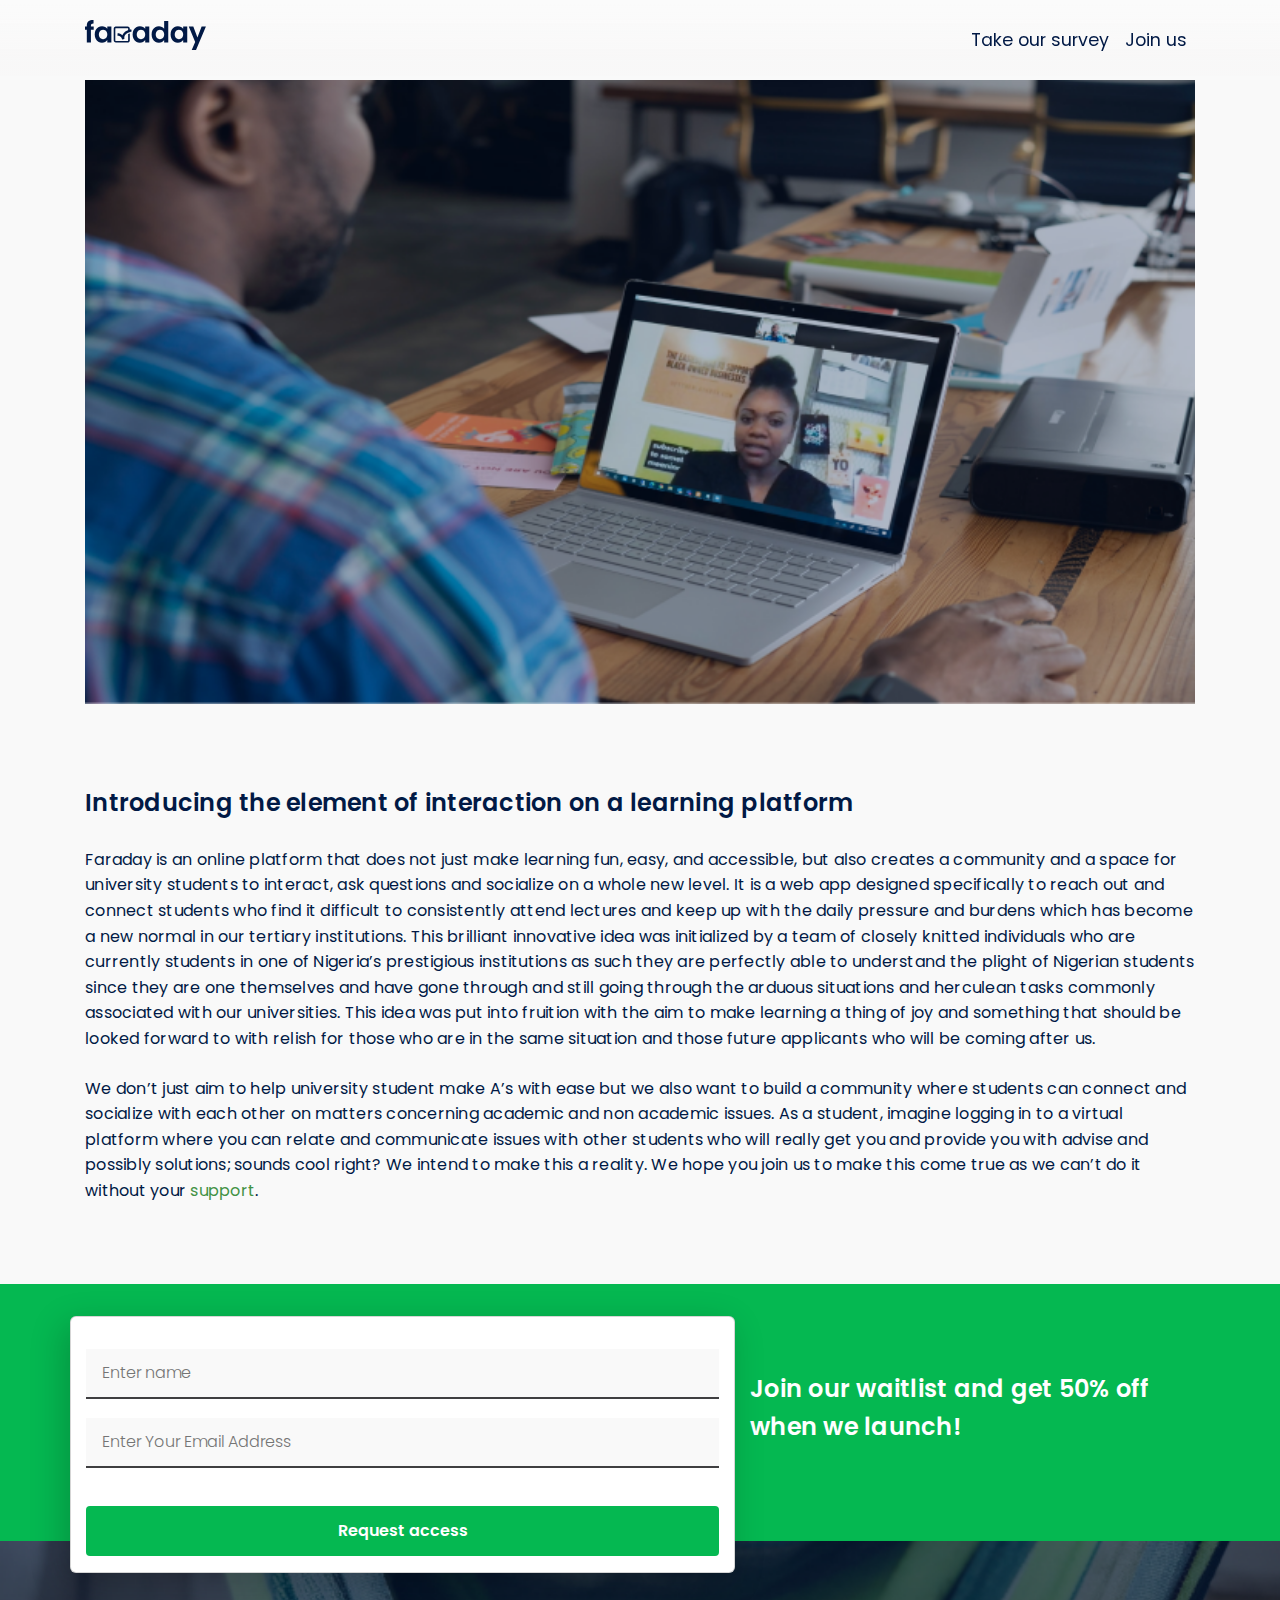
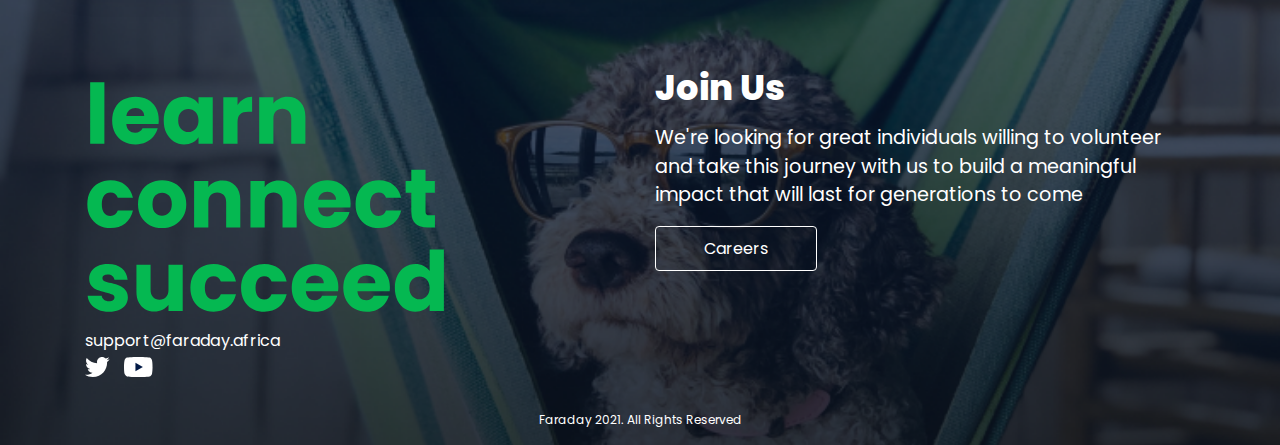
==== commit e0927993: "index.html patched" ====
--- a/interactive learning.html
+++ b/interactive learning.html
@@ -5,7 +5,7 @@
   <meta charset="utf-8">
   <meta http-equiv="X-UA-Compatible" content="IE=edge">
   <meta name="viewport" content="width=device-width, initial-scale=1">
-  <title>Farday :: Interactive Learning</title>
+  <title>Farday | Interactive Learning?</title>
 
 
   <!-- SEO Meta Tags Start Here -->
@@ -97,21 +97,12 @@
     <div class="article">
         <h4 class="title">Introducing the element of interaction on a learning platform</h4>
 
-        <p class="body-text my-4"> 
-            Lorem ipsum dolor sit amet, consectetur adipiscing elit. Amet at consectetur ultricies odio ultrices tempor. Parturient ut lorem mi ut. Sagittis hendrerit tristique tempor vitae at erat malesuada pulvinar et. Enim sed habitant ac vestibulum sed enim nunc. Faucibus sit odio sit sed. Tortor ut suspendisse quis massa vulputate eu, proin lectus ut. Morbi libero lobortis nisi, feugiat tincidunt ut magna. At non praesent in nunc interdum egestas lacus. Nibh ultricies pellentesque feugiat urna.
-        
-        Lorem ipsum dolor sit amet, consectetur adipiscing elit. Amet at consectetur ultricies odio ultrices tempor. Parturient ut lorem mi ut. Sagittis hendrerit tristique tempor vitae at erat malesuada pulvinar et. Enim sed habitant ac vestibulum sed enim nunc. Faucibus sit odio sit sed. Tortor ut suspendisse quis massa vulputate eu, proin lectus ut. Morbi libero lobortis nisi, feugiat tincidunt ut magna. At non praesent in nunc interdum egestas lacus. Nibh ultricies pellentesque feugiat urna.
-        
-        LFaucibus sit odio sit sed. Tortor ut suspendisse quis massa vulputate eu, proin lectus ut. Morbi libero lobortis nisi, feugiat tincidunt ut magna. At non praesent in nunc interdum egestas lacus. Nibh ultricies pellentesque feugiat urna.
-        </p>
+        <p class="body-text my-4">
+          Faraday is an online platform that does not just make learning fun, easy, and accessible, but also creates a community and a space for university students to interact, ask questions and socialize on a whole new level. It is a web app designed specifically to reach out and connect students who find it difficult to consistently attend lectures and keep up with the daily pressure and burdens which has become a new normal in our tertiary institutions. This brilliant innovative idea was initialized by a team of closely knitted individuals who are currently students in one of Nigeria’s prestigious institutions as such they are perfectly able to understand the plight of Nigerian students since they are one themselves and have gone through and still going through the arduous situations and herculean tasks commonly associated with our universities. This idea was put into fruition with the aim to make learning a thing of joy and something that should be looked forward to with relish for those who are in the same situation and those future applicants who will be coming after us. 
+          </p>
 
-        <p class="body-text my-4"> 
-            Lorem ipsum dolor sit amet, consectetur adipiscing elit. Amet at consectetur ultricies odio ultrices tempor. Parturient ut lorem mi ut. Sagittis hendrerit tristique tempor vitae at erat malesuada pulvinar et. Enim sed habitant ac vestibulum sed enim nunc. Faucibus sit odio sit sed. Tortor ut suspendisse quis massa vulputate eu, proin lectus ut. Morbi libero lobortis nisi, feugiat tincidunt ut magna. At non praesent in nunc interdum egestas lacus. Nibh ultricies pellentesque feugiat urna.
-        
-        Lorem ipsum dolor sit amet, consectetur adipiscing elit. Amet at consectetur ultricies odio ultrices tempor. Parturient ut lorem mi ut. Sagittis hendrerit tristique tempor vitae at erat malesuada pulvinar et. Enim sed habitant ac vestibulum sed enim nunc. Faucibus sit odio sit sed. Tortor ut suspendisse quis massa vulputate eu, proin lectus ut. Morbi libero lobortis nisi, feugiat tincidunt ut magna. At non praesent in nunc interdum egestas lacus. Nibh ultricies pellentesque feugiat urna.
-        
-        LFaucibus sit odio sit sed. Tortor ut suspendisse quis massa vulputate eu, proin lectus ut. Morbi libero lobortis nisi, feugiat tincidunt ut magna. At non praesent in nunc interdum egestas lacus. Nibh ultricies pellentesque feugiat urna.
-        </p>
+        <p class="body-text my-4"> We don’t just aim to help university student make A’s with ease but we also want to build a community where students can connect and socialize with each other on matters concerning academic and non academic issues. As a student, imagine logging in to a virtual platform where you can relate and communicate issues with other students who will really get you and provide you with advise and possibly solutions; sounds cool right? 
+          We intend to make this a reality. We hope you join us to make this come true as we can’t do it without your <a href="careers.html">support</a>. </p>
     </div>
 
   </div>
@@ -155,9 +146,9 @@
         <div class="row">
           <div class="col-md-6 text-white order-1 order-lg-2">
             <h2 class="text-white">Join Us</h2>
-            <p class="footer-text">We're looking talented individuals ready to get working to make a meaningful
+            <p class="footer-text">We're looking for great individuals willing to volunteer and take this journey with us to build a meaningful
               impact that will last for generations to come</p>
-            <a class="btn btn-md btn-secondary btn-secondary-white" href="">Careers</a>
+            <a class="btn btn-md btn-secondary btn-secondary-white" href="careers.html">Careers</a>
           </div>
           <div class="color col-md-6 order-2 order-lg-1">
             <img class="learn" src="./img/learn.svg" alt="learn, connect, succeed">
--- a/css/style.css
+++ b/css/style.css
@@ -17,16 +17,15 @@
   font-family: 'Poppins', 'Segoe UI', sans-serif !important;
   color: var(--secondary) !important;
   background-color: var(--background);
-  
 }
 
 :root {
-  --brand: #05B851;
+  --brand: #05b851;
   --secondary: #011945;
   --white: #ffffff;
   --background: #f9f9f9;
   --outline: rgba(208, 208, 208, 0.9);
-  --grey: #3F3F41;
+  --grey: #3f3f41;
   --green-highlight: #e5f9e8a6;
 }
 
@@ -36,16 +35,15 @@
   margin: 0;
 }
 
-
 /**********************************************
 The hero header styling begins here
  **********************************************/
 
 .hero-home {
- height: 100vh;
- width: 100%;
- overflow: hidden;
- position: relative;
+  height: 100vh;
+  width: 100%;
+  overflow: hidden;
+  position: relative;
 }
 
 .hero-image {
@@ -84,7 +82,7 @@
 .scroll {
   position: relative;
   margin-bottom: 4rem;
-  animation: 1s animate .5s infinite;
+  animation: 1s animate 0.5s infinite;
 }
 
 @keyframes animate {
@@ -93,7 +91,6 @@
   }
   to {
     top: 16px;
-    
   }
 }
 
@@ -106,28 +103,26 @@
  The hero header styling ends here 
  **********************************************/
 
-
 /**********************************************
 The Article Image styling begins here
  **********************************************/
 
- .article-image {
-   height: auto;
-   width: 100%;
-   padding: 0 !important;
-   overflow: hidden;
-   object-fit: cover;
-   margin-top: 5rem;  
-  }
-
-  .article {
-    margin-top: 5rem;
-    margin-bottom: 5rem;
-  }
- /**********************************************
+.article-image {
+  height: auto;
+  width: 100%;
+  padding: 0 !important;
+  overflow: hidden;
+  object-fit: cover;
+  margin-top: 5rem;
+}
+
+.article {
+  margin-top: 5rem;
+  margin-bottom: 5rem;
+}
+/**********************************************
   The Article image styling ends here 
   **********************************************/
- 
 
 a {
   -webkit-transition: all 0.3s;
@@ -147,15 +142,14 @@
 }
 
 .title {
-
-font-family: Poppins;
-font-style: normal;
-font-weight: 600;
-font-size: 24px !important;
-line-height: 160% !important;
-
-/* identical to box height, or 32px */
-letter-spacing: 0.25px;
+  font-family: Poppins;
+  font-style: normal;
+  font-weight: 600;
+  font-size: 24px !important;
+  line-height: 160% !important;
+
+  /* identical to box height, or 32px */
+  letter-spacing: 0.25px;
 }
 
 .block {
@@ -172,7 +166,8 @@
   display: inline-block;
 }
 
-.bg-gray, section.browser .nav-tabs a.active {
+.bg-gray,
+section.browser .nav-tabs a.active {
   background: #f5f5f5;
 }
 
@@ -199,7 +194,6 @@
 .no-margin-bottom {
   margin-bottom: 0 !important;
 }
-
 
 .btn-primary:focus {
   color: #fff;
@@ -226,15 +220,15 @@
 
 .btn-brand {
   background-color: var(--brand) !important;
-  border:none !important;
+  border: none !important;
   font-weight: 600 !important;
   height: 50px;
 }
 
-.btn-brand:hover, section.browser .nav-tabs span.btn.number:hover {
-  background-color: #23933F !important;
+.btn-brand:hover,
+section.browser .nav-tabs span.btn.number:hover {
+  background-color: #23933f !important;
   opacity: 0.85;
-  
 }
 
 .has-shadow {
@@ -261,7 +255,6 @@
   background: none;
   color: #333;
 }
-
 
 .scrollUp {
   -webkit-transform: translateY(-105%);
@@ -368,8 +361,14 @@
   color: #fff;
   text-align: center;
   background-color: #429244;
-  background-image: -webkit-gradient(linear, left top, right top, from(#429244), to(#00CDAC));
-  background-image: linear-gradient(to right, #429244, #00CDAC);
+  background-image: -webkit-gradient(
+    linear,
+    left top,
+    right top,
+    from(#429244),
+    to(#00cdac)
+  );
+  background-image: linear-gradient(to right, #429244, #00cdac);
   position: absolute;
   top: 0;
   right: 0;
@@ -394,7 +393,7 @@
   display: block;
   padding-left: 10px;
   color: #656565;
-  font-family: "Open Sans", sans-serif;
+  font-family: 'Open Sans', sans-serif;
 }
 
 #signupform input {
@@ -411,7 +410,7 @@
 }
 
 #signupform input::-moz-placeholder {
-  font-family: "Open Sans", sans-serif;
+  font-family: 'Open Sans', sans-serif;
   font-weight: 300;
   color: #aaa;
   font-style: italic;
@@ -419,7 +418,7 @@
 }
 
 #signupform input::-webkit-input-placeholder {
-  font-family: "Open Sans", sans-serif;
+  font-family: 'Open Sans', sans-serif;
   font-weight: 300;
   color: #aaa;
   font-style: italic;
@@ -427,7 +426,7 @@
 }
 
 #signupform input:-ms-input-placeholder {
-  font-family: "Open Sans", sans-serif;
+  font-family: 'Open Sans', sans-serif;
   font-weight: 300;
   color: #aaa;
   font-style: italic;
@@ -452,8 +451,11 @@
   /* -webkit-box-shadow: 0 2px 3px rgba(0, 0, 0, 0.1); */
   /* box-shadow: 0 2px 3px rgba(0, 0, 0, 0.1); */
 
-
-  background: linear-gradient(180deg, rgba(14, 16, 17, 0.4) 4%, rgba(14, 16, 17, 0.08) 80%);
+  background: linear-gradient(
+    180deg,
+    rgba(14, 16, 17, 0.4) 4%,
+    rgba(14, 16, 17, 0.08) 80%
+  );
   /* background:#0E10114f ; */
   -webkit-transition: all 0.5s;
   transition: all 0.5s;
@@ -464,7 +466,11 @@
   padding-top: 15px;
   padding-bottom: 10px;
   background: none;
-  background: linear-gradient(180deg, rgba(255, 255, 255, 0.4) 4%, rgba(246, 239, 239, 0.08) 80%);
+  background: linear-gradient(
+    180deg,
+    rgba(255, 255, 255, 0.4) 4%,
+    rgba(246, 239, 239, 0.08) 80%
+  );
   -webkit-transition: all 0.5s;
   transition: all 0.5s;
 }
@@ -483,7 +489,8 @@
   font-size: 1.1rem;
 }
 
-nav.navbar a.nav-link:hover, nav.navbar a.nav-link.active {
+nav.navbar a.nav-link:hover,
+nav.navbar a.nav-link.active {
   color: var(--brand);
 }
 
@@ -504,7 +511,6 @@
   -webkit-transition: all 0.2s;
   transition: all 0.2s;
 }
-
 
 nav.navbar-dark .navbar-toggler span {
   width: 25px;
@@ -644,7 +650,6 @@
 * ==========================================================
 */
 
-
 section.features .row {
   /* margin-bottom: 40px; */
   margin: 5rem auto 5rem auto;
@@ -655,24 +660,20 @@
   margin: 1rem auto 1rem auto !important;
 }
 
-
 section.features .row:last-of-time {
   margin-bottom: 0;
 }
-
 
 section.features .text p {
   line-height: 1.8rem;
   margin: 20px 0 25px;
 }
 
-hr{
-  height: .3px !important;
+hr {
+  height: 0.3px !important;
   background-color: var(--brand);
   border: none;
 }
-
-
 
 /* Features Section Mediaquery -------------------------- */
 @media (max-width: 1199px) {
@@ -680,7 +681,6 @@
     /* margin-bottom: 50px; */
   }
 
-
   section.features .video-block {
     /* margin-bottom: 40px; */
     margin: 0 auto 0 auto !important;
@@ -690,7 +690,6 @@
     margin-top: 3rem;
   }
 }
-
 
 /*
 * ==========================================================
@@ -698,8 +697,6 @@
 * ==========================================================
 */
 
-
-
 section.newsletter {
   color: var(--white) !important;
   background-color: var(--brand);
@@ -709,8 +706,6 @@
 section.newsletter h4 {
   text-align: left;
 }
-
-
 
 section.newsletter .container {
   margin-top: 0%;
@@ -722,16 +717,14 @@
   border: 1px solid var(--outline);
   -webkit-box-shadow: -5.665px 9.429px 35px 0px rgba(0, 0, 0, 0.2);
   box-shadow: -5.665px 9.429px 35px 0px rgba(0, 0, 0, 0.2);
-  
+
   border-radius: 6px;
 
   position: relative;
   top: 2rem;
 }
 
-
 section.newsletter .form-group input {
-  
   line-height: 68px;
   background: var(--background);
   padding: 0 1rem;
@@ -742,20 +735,16 @@
   border-bottom: 2px solid var(--grey);
 }
 
-
-input:focus{
+input:focus {
   background-color: var(--green-highlight) !important;
   border-bottom: 2px solid var(--brand) !important;
   outline: none;
 }
 
-input:active{
+input:active {
   background-color: var(--green-highlight) !important;
   border-bottom: 2px solid var(--brand) !important;
-  
-}
-
-
+}
 
 section.newsletter .form-group input::-moz-placeholder {
   font-weight: 300;
@@ -779,6 +768,8 @@
   z-index: 1000;
 }
 
+.error_active {
+}
 
 /* Newsletter Section Mediaquery -------------------------- */
 @media (max-width: 991px) {
@@ -786,8 +777,7 @@
     padding-top: 2rem;
     padding-bottom: 0;
   }
-  
-  
+
   section.newsletter .form-group input {
     width: 100%;
   }
@@ -811,7 +801,7 @@
 * ==========================================================
 */
 
-footer{
+footer {
   background-color: var(--secondary);
   height: 450px;
   width: 100%;
@@ -828,7 +818,6 @@
   object-fit: cover;
 }
 
-
 .learn {
   max-width: 370px !important;
 }
@@ -838,15 +827,12 @@
   margin-bottom: 1rem;
 }
 
-.footer-content .container{
+.footer-content .container {
   margin: auto;
-
-}
-
+}
 
 footer .color .social {
   color: var(--white) !important;
-
 }
 
 footer .color .social:hover {
@@ -869,7 +855,6 @@
 .footer .btn-secondary-white {
   margin-bottom: 2rem;
 }
-
 
 /* Footer Mediaquery -------------------------- */
 @media (max-width: 991px) {
@@ -880,7 +865,6 @@
   .learn {
     max-width: 320px !important;
   }
- 
 }
 
 @media (max-width: 768px) {
@@ -899,8 +883,6 @@
     margin-top: 5rem;
   }
 }
-
-
 
 /* ===================================================================
     SCROLL TO TOP BUTTON
@@ -947,8 +929,6 @@
   }
 }
 
-
-
 /* =========================================
    THEMING OF BOOTSTRAP COMPONENTS
    ========================================= */
@@ -979,7 +959,8 @@
   color: rgba(0, 0, 0, 0.9);
 }
 
-.navbar-light .navbar-brand:focus, .navbar-light .navbar-brand:hover {
+.navbar-light .navbar-brand:focus,
+.navbar-light .navbar-brand:hover {
   color: rgba(0, 0, 0, 0.9);
 }
 
@@ -987,7 +968,8 @@
   color: rgba(0, 0, 0, 0.5);
 }
 
-.navbar-light .navbar-nav .nav-link:focus, .navbar-light .navbar-nav .nav-link:hover {
+.navbar-light .navbar-nav .nav-link:focus,
+.navbar-light .navbar-nav .nav-link:hover {
   color: rgba(0, 0, 0, 0.7);
 }
 
@@ -1019,7 +1001,8 @@
   color: white;
 }
 
-.navbar-dark .navbar-brand:focus, .navbar-dark .navbar-brand:hover {
+.navbar-dark .navbar-brand:focus,
+.navbar-dark .navbar-brand:hover {
   color: white;
 }
 
@@ -1027,7 +1010,8 @@
   color: rgba(255, 255, 255, 0.5);
 }
 
-.navbar-dark .navbar-nav .nav-link:focus, .navbar-dark .navbar-nav .nav-link:hover {
+.navbar-dark .navbar-nav .nav-link:focus,
+.navbar-dark .navbar-nav .nav-link:hover {
   color: rgba(255, 255, 255, 0.75);
 }
 
@@ -1076,7 +1060,6 @@
   color: var(--secondary) !important;
 }
 
-
 .btn-secondary-white {
   border: 1px solid var(--white) !important;
   background-color: transparent !important;
@@ -1094,14 +1077,15 @@
   box-shadow: 0 10px 20px rgba(109, 109, 109, 0.16) !important;
 }
 
-
-.btn:focus, .btn.focus {
+.btn:focus,
+.btn.focus {
   outline: 0;
   -webkit-box-shadow: 0 0 0 3px rgba(66, 146, 68, 0.25);
   box-shadow: 0 0 0 3px rgba(66, 146, 68, 0.25);
 }
 
-.btn:active, .btn.active {
+.btn:active,
+.btn.active {
   background-image: none;
 }
 
@@ -1117,34 +1101,40 @@
   border-color: #326f34;
 }
 
-.btn-primary:focus, .btn-primary.focus {
+.btn-primary:focus,
+.btn-primary.focus {
   -webkit-box-shadow: 0 0 0 3px rgba(66, 146, 68, 0.5);
   box-shadow: 0 0 0 3px rgba(66, 146, 68, 0.5);
 }
 
-.btn-primary.disabled, .btn-primary:disabled {
+.btn-primary.disabled,
+.btn-primary:disabled {
   background-color: #429244;
   border-color: #429244;
 }
 
-.btn-primary:active, .btn-primary.active,
+.btn-primary:active,
+.btn-primary.active,
 .show > .btn-primary.dropdown-toggle {
   background-color: #367838;
   background-image: none;
   border-color: #326f34;
 }
 
-.btn-secondary:focus, .btn-secondary.focus {
+.btn-secondary:focus,
+.btn-secondary.focus {
   -webkit-box-shadow: 0 0 0 3px rgba(134, 142, 150, 0.5);
   box-shadow: 0 0 0 3px rgba(134, 142, 150, 0.5);
 }
 
-.btn-secondary.disabled, .btn-secondary:disabled {
+.btn-secondary.disabled,
+.btn-secondary:disabled {
   background-color: #868e96;
   border-color: #868e96;
 }
 
-.btn-secondary:active, .btn-secondary.active,
+.btn-secondary:active,
+.btn-secondary.active,
 .show > .btn-secondary.dropdown-toggle {
   background-color: #727b84;
   background-image: none;
@@ -1163,17 +1153,20 @@
   border-color: #1e7e34;
 }
 
-.btn-success:focus, .btn-success.focus {
+.btn-success:focus,
+.btn-success.focus {
   -webkit-box-shadow: 0 0 0 3px rgba(40, 167, 69, 0.5);
   box-shadow: 0 0 0 3px rgba(40, 167, 69, 0.5);
 }
 
-.btn-success.disabled, .btn-success:disabled {
+.btn-success.disabled,
+.btn-success:disabled {
   background-color: #28a745;
   border-color: #28a745;
 }
 
-.btn-success:active, .btn-success.active,
+.btn-success:active,
+.btn-success.active,
 .show > .btn-success.dropdown-toggle {
   background-color: #218838;
   background-image: none;
@@ -1192,17 +1185,20 @@
   border-color: #21b2bf;
 }
 
-.btn-info:focus, .btn-info.focus {
+.btn-info:focus,
+.btn-info.focus {
   -webkit-box-shadow: 0 0 0 3px rgba(55, 207, 220, 0.5);
   box-shadow: 0 0 0 3px rgba(55, 207, 220, 0.5);
 }
 
-.btn-info.disabled, .btn-info:disabled {
+.btn-info.disabled,
+.btn-info:disabled {
   background-color: #37cfdc;
   border-color: #37cfdc;
 }
 
-.btn-info:active, .btn-info.active,
+.btn-info:active,
+.btn-info.active,
 .show > .btn-info.dropdown-toggle {
   background-color: #23bcc9;
   background-image: none;
@@ -1221,17 +1217,20 @@
   border-color: #d39e00;
 }
 
-.btn-warning:focus, .btn-warning.focus {
+.btn-warning:focus,
+.btn-warning.focus {
   -webkit-box-shadow: 0 0 0 3px rgba(255, 193, 7, 0.5);
   box-shadow: 0 0 0 3px rgba(255, 193, 7, 0.5);
 }
 
-.btn-warning.disabled, .btn-warning:disabled {
+.btn-warning.disabled,
+.btn-warning:disabled {
   background-color: #ffc107;
   border-color: #ffc107;
 }
 
-.btn-warning:active, .btn-warning.active,
+.btn-warning:active,
+.btn-warning.active,
 .show > .btn-warning.dropdown-toggle {
   background-color: #e0a800;
   background-image: none;
@@ -1250,17 +1249,20 @@
   border-color: #bd2130;
 }
 
-.btn-danger:focus, .btn-danger.focus {
+.btn-danger:focus,
+.btn-danger.focus {
   -webkit-box-shadow: 0 0 0 3px rgba(220, 53, 69, 0.5);
   box-shadow: 0 0 0 3px rgba(220, 53, 69, 0.5);
 }
 
-.btn-danger.disabled, .btn-danger:disabled {
+.btn-danger.disabled,
+.btn-danger:disabled {
   background-color: #dc3545;
   border-color: #dc3545;
 }
 
-.btn-danger:active, .btn-danger.active,
+.btn-danger:active,
+.btn-danger.active,
 .show > .btn-danger.dropdown-toggle {
   background-color: #c82333;
   background-image: none;
@@ -1279,17 +1281,20 @@
   border-color: #dae0e5;
 }
 
-.btn-light:focus, .btn-light.focus {
+.btn-light:focus,
+.btn-light.focus {
   -webkit-box-shadow: 0 0 0 3px rgba(248, 249, 250, 0.5);
   box-shadow: 0 0 0 3px rgba(248, 249, 250, 0.5);
 }
 
-.btn-light.disabled, .btn-light:disabled {
+.btn-light.disabled,
+.btn-light:disabled {
   background-color: #f8f9fa;
   border-color: #f8f9fa;
 }
 
-.btn-light:active, .btn-light.active,
+.btn-light:active,
+.btn-light.active,
 .show > .btn-light.dropdown-toggle {
   background-color: #e2e6ea;
   background-image: none;
@@ -1308,17 +1313,20 @@
   border-color: #1d2124;
 }
 
-.btn-dark:focus, .btn-dark.focus {
+.btn-dark:focus,
+.btn-dark.focus {
   -webkit-box-shadow: 0 0 0 3px rgba(52, 58, 64, 0.5);
   box-shadow: 0 0 0 3px rgba(52, 58, 64, 0.5);
 }
 
-.btn-dark.disabled, .btn-dark:disabled {
+.btn-dark.disabled,
+.btn-dark:disabled {
   background-color: #343a40;
   border-color: #343a40;
 }
 
-.btn-dark:active, .btn-dark.active,
+.btn-dark:active,
+.btn-dark.active,
 .show > .btn-dark.dropdown-toggle {
   background-color: #23272b;
   background-image: none;
@@ -1338,17 +1346,20 @@
   border-color: #429244;
 }
 
-.btn-outline-primary:focus, .btn-outline-primary.focus {
+.btn-outline-primary:focus,
+.btn-outline-primary.focus {
   -webkit-box-shadow: 0 0 0 3px rgba(66, 146, 68, 0.5);
   box-shadow: 0 0 0 3px rgba(66, 146, 68, 0.5);
 }
 
-.btn-outline-primary.disabled, .btn-outline-primary:disabled {
+.btn-outline-primary.disabled,
+.btn-outline-primary:disabled {
   color: #429244;
   background-color: transparent;
 }
 
-.btn-outline-primary:active, .btn-outline-primary.active,
+.btn-outline-primary:active,
+.btn-outline-primary.active,
 .show > .btn-outline-primary.dropdown-toggle {
   color: #fff;
   background-color: #429244;
@@ -1368,17 +1379,20 @@
   border-color: #868e96;
 }
 
-.btn-outline-secondary:focus, .btn-outline-secondary.focus {
+.btn-outline-secondary:focus,
+.btn-outline-secondary.focus {
   -webkit-box-shadow: 0 0 0 3px rgba(134, 142, 150, 0.5);
   box-shadow: 0 0 0 3px rgba(134, 142, 150, 0.5);
 }
 
-.btn-outline-secondary.disabled, .btn-outline-secondary:disabled {
+.btn-outline-secondary.disabled,
+.btn-outline-secondary:disabled {
   color: #868e96;
   background-color: transparent;
 }
 
-.btn-outline-secondary:active, .btn-outline-secondary.active,
+.btn-outline-secondary:active,
+.btn-outline-secondary.active,
 .show > .btn-outline-secondary.dropdown-toggle {
   color: #fff;
   background-color: #868e96;
@@ -1398,17 +1412,20 @@
   border-color: #28a745;
 }
 
-.btn-outline-success:focus, .btn-outline-success.focus {
+.btn-outline-success:focus,
+.btn-outline-success.focus {
   -webkit-box-shadow: 0 0 0 3px rgba(40, 167, 69, 0.5);
   box-shadow: 0 0 0 3px rgba(40, 167, 69, 0.5);
 }
 
-.btn-outline-success.disabled, .btn-outline-success:disabled {
+.btn-outline-success.disabled,
+.btn-outline-success:disabled {
   color: #28a745;
   background-color: transparent;
 }
 
-.btn-outline-success:active, .btn-outline-success.active,
+.btn-outline-success:active,
+.btn-outline-success.active,
 .show > .btn-outline-success.dropdown-toggle {
   color: #fff;
   background-color: #28a745;
@@ -1428,17 +1445,20 @@
   border-color: #37cfdc;
 }
 
-.btn-outline-info:focus, .btn-outline-info.focus {
+.btn-outline-info:focus,
+.btn-outline-info.focus {
   -webkit-box-shadow: 0 0 0 3px rgba(55, 207, 220, 0.5);
   box-shadow: 0 0 0 3px rgba(55, 207, 220, 0.5);
 }
 
-.btn-outline-info.disabled, .btn-outline-info:disabled {
+.btn-outline-info.disabled,
+.btn-outline-info:disabled {
   color: #37cfdc;
   background-color: transparent;
 }
 
-.btn-outline-info:active, .btn-outline-info.active,
+.btn-outline-info:active,
+.btn-outline-info.active,
 .show > .btn-outline-info.dropdown-toggle {
   color: #fff;
   background-color: #37cfdc;
@@ -1458,17 +1478,20 @@
   border-color: #ffc107;
 }
 
-.btn-outline-warning:focus, .btn-outline-warning.focus {
+.btn-outline-warning:focus,
+.btn-outline-warning.focus {
   -webkit-box-shadow: 0 0 0 3px rgba(255, 193, 7, 0.5);
   box-shadow: 0 0 0 3px rgba(255, 193, 7, 0.5);
 }
 
-.btn-outline-warning.disabled, .btn-outline-warning:disabled {
+.btn-outline-warning.disabled,
+.btn-outline-warning:disabled {
   color: #ffc107;
   background-color: transparent;
 }
 
-.btn-outline-warning:active, .btn-outline-warning.active,
+.btn-outline-warning:active,
+.btn-outline-warning.active,
 .show > .btn-outline-warning.dropdown-toggle {
   color: #fff;
   background-color: #ffc107;
@@ -1488,17 +1511,20 @@
   border-color: #dc3545;
 }
 
-.btn-outline-danger:focus, .btn-outline-danger.focus {
+.btn-outline-danger:focus,
+.btn-outline-danger.focus {
   -webkit-box-shadow: 0 0 0 3px rgba(220, 53, 69, 0.5);
   box-shadow: 0 0 0 3px rgba(220, 53, 69, 0.5);
 }
 
-.btn-outline-danger.disabled, .btn-outline-danger:disabled {
+.btn-outline-danger.disabled,
+.btn-outline-danger:disabled {
   color: #dc3545;
   background-color: transparent;
 }
 
-.btn-outline-danger:active, .btn-outline-danger.active,
+.btn-outline-danger:active,
+.btn-outline-danger.active,
 .show > .btn-outline-danger.dropdown-toggle {
   color: #fff;
   background-color: #dc3545;
@@ -1518,17 +1544,20 @@
   border-color: #f8f9fa;
 }
 
-.btn-outline-light:focus, .btn-outline-light.focus {
+.btn-outline-light:focus,
+.btn-outline-light.focus {
   -webkit-box-shadow: 0 0 0 3px rgba(248, 249, 250, 0.5);
   box-shadow: 0 0 0 3px rgba(248, 249, 250, 0.5);
 }
 
-.btn-outline-light.disabled, .btn-outline-light:disabled {
+.btn-outline-light.disabled,
+.btn-outline-light:disabled {
   color: #f8f9fa;
   background-color: transparent;
 }
 
-.btn-outline-light:active, .btn-outline-light.active,
+.btn-outline-light:active,
+.btn-outline-light.active,
 .show > .btn-outline-light.dropdown-toggle {
   color: #fff;
   background-color: #f8f9fa;
@@ -1548,17 +1577,20 @@
   border-color: #343a40;
 }
 
-.btn-outline-dark:focus, .btn-outline-dark.focus {
+.btn-outline-dark:focus,
+.btn-outline-dark.focus {
   -webkit-box-shadow: 0 0 0 3px rgba(52, 58, 64, 0.5);
   box-shadow: 0 0 0 3px rgba(52, 58, 64, 0.5);
 }
 
-.btn-outline-dark.disabled, .btn-outline-dark:disabled {
+.btn-outline-dark.disabled,
+.btn-outline-dark:disabled {
   color: #343a40;
   background-color: transparent;
 }
 
-.btn-outline-dark:active, .btn-outline-dark.active,
+.btn-outline-dark:active,
+.btn-outline-dark.active,
 .show > .btn-outline-dark.dropdown-toggle {
   color: #fff;
   background-color: #343a40;
@@ -1588,7 +1620,8 @@
   text-decoration: none;
 }
 
-a:focus, a:hover {
+a:focus,
+a:hover {
   color: #2a5d2b;
   text-decoration: underline;
 }
@@ -1699,14 +1732,15 @@
 }
 
 .blockquote-footer::before {
-  content: "\2014 \00A0";
+  content: '\2014 \00A0';
 }
 
 .text-primary {
   color: #429244 !important;
 }
 
-a.text-primary:focus, a.text-primary:hover {
+a.text-primary:focus,
+a.text-primary:hover {
   color: #326f34 !important;
 }
 
@@ -1743,7 +1777,8 @@
   border: 1px solid #ddd;
 }
 
-.page-link:focus, .page-link:hover {
+.page-link:focus,
+.page-link:hover {
   color: #2a5d2b;
   text-decoration: none;
   background-color: #e9ecef;
@@ -1789,7 +1824,8 @@
   background-color: #429244 !important;
 }
 
-a.bg-primary:focus, a.bg-primary:hover {
+a.bg-primary:focus,
+a.bg-primary:hover {
   background-color: #326f34 !important;
 }
 
@@ -1797,7 +1833,8 @@
   background-color: #868e96 !important;
 }
 
-a.bg-secondary:focus, a.bg-secondary:hover {
+a.bg-secondary:focus,
+a.bg-secondary:hover {
   background-color: #6c757d !important;
 }
 
@@ -1805,7 +1842,8 @@
   background-color: #28a745 !important;
 }
 
-a.bg-success:focus, a.bg-success:hover {
+a.bg-success:focus,
+a.bg-success:hover {
   background-color: #1e7e34 !important;
 }
 
@@ -1813,7 +1851,8 @@
   background-color: #37cfdc !important;
 }
 
-a.bg-info:focus, a.bg-info:hover {
+a.bg-info:focus,
+a.bg-info:hover {
   background-color: #21b2bf !important;
 }
 
@@ -1821,7 +1860,8 @@
   background-color: #ffc107 !important;
 }
 
-a.bg-warning:focus, a.bg-warning:hover {
+a.bg-warning:focus,
+a.bg-warning:hover {
   background-color: #d39e00 !important;
 }
 
@@ -1829,7 +1869,8 @@
   background-color: #dc3545 !important;
 }
 
-a.bg-danger:focus, a.bg-danger:hover {
+a.bg-danger:focus,
+a.bg-danger:hover {
   background-color: #bd2130 !important;
 }
 
@@ -1837,7 +1878,8 @@
   background-color: #f8f9fa !important;
 }
 
-a.bg-light:focus, a.bg-light:hover {
+a.bg-light:focus,
+a.bg-light:hover {
   background-color: #dae0e5 !important;
 }
 
@@ -1845,7 +1887,8 @@
   background-color: #343a40 !important;
 }
 
-a.bg-dark:focus, a.bg-dark:hover {
+a.bg-dark:focus,
+a.bg-dark:hover {
   background-color: #1d2124 !important;
 }
 
@@ -1885,7 +1928,8 @@
   color: #429244 !important;
 }
 
-a.text-primary:focus, a.text-primary:hover {
+a.text-primary:focus,
+a.text-primary:hover {
   color: #326f34 !important;
 }
 
@@ -1893,7 +1937,8 @@
   color: #868e96 !important;
 }
 
-a.text-secondary:focus, a.text-secondary:hover {
+a.text-secondary:focus,
+a.text-secondary:hover {
   color: #6c757d !important;
 }
 
@@ -1901,7 +1946,8 @@
   color: #28a745 !important;
 }
 
-a.text-success:focus, a.text-success:hover {
+a.text-success:focus,
+a.text-success:hover {
   color: #1e7e34 !important;
 }
 
@@ -1909,7 +1955,8 @@
   color: #37cfdc !important;
 }
 
-a.text-info:focus, a.text-info:hover {
+a.text-info:focus,
+a.text-info:hover {
   color: #21b2bf !important;
 }
 
@@ -1917,7 +1964,8 @@
   color: #ffc107 !important;
 }
 
-a.text-warning:focus, a.text-warning:hover {
+a.text-warning:focus,
+a.text-warning:hover {
   color: #d39e00 !important;
 }
 
@@ -1925,7 +1973,8 @@
   color: #dc3545 !important;
 }
 
-a.text-danger:focus, a.text-danger:hover {
+a.text-danger:focus,
+a.text-danger:hover {
   color: #bd2130 !important;
 }
 
@@ -1933,7 +1982,8 @@
   color: #f8f9fa !important;
 }
 
-a.text-light:focus, a.text-light:hover {
+a.text-light:focus,
+a.text-light:hover {
   color: #dae0e5 !important;
 }
 
@@ -1941,6 +1991,167 @@
   color: #343a40 !important;
 }
 
-a.text-dark:focus, a.text-dark:hover {
+a.text-dark:focus,
+a.text-dark:hover {
   color: #1d2124 !important;
 }
+
+/**********************************
+ Style for the Pop-up 
+***********************************/
+.pop-up {
+  background-color: #000000a9;
+  position: fixed;
+  height: 100%;
+  width: 100%;
+  top: 0;
+  left: 0;
+
+  overflow: hidden;
+
+  display: none;
+  justify-content: center;
+  align-items: center;
+  z-index: 5000;
+}
+
+.pop-up-container {
+  background-color: var(--white);
+  /* min-width: 600px; */
+  height: auto;
+
+  display: flex;
+  flex-wrap: nowrap;
+
+  -webkit-box-shadow: 0 10px 20px rgba(109, 109, 109, 0.16) !important;
+  box-shadow: 0 10px 20px rgba(109, 109, 109, 0.16) !important;
+  border-radius: 4px;
+
+  position: relative;
+}
+
+.cancel {
+  position: absolute;
+  right: 2rem;
+  top: 2rem;
+  cursor: pointer;
+}
+
+.pop-up-image {
+  height: 400px;
+  width: 400px;
+  overflow: hidden;
+  object-fit: cover;
+
+  border-bottom-left-radius: 4px;
+  border-top-left-radius: 4px;
+}
+
+.pop-up-container > div {
+  height: 400px;
+  width: 400px;
+  padding: 3rem;
+  /* margin-bottom: 1rem; */
+
+  display: flex;
+  flex-wrap: nowrap;
+  flex-direction: column;
+  justify-content: center;
+}
+
+.apper {
+  display: flex;
+}
+
+@media (max-width: 991px) {
+  .pop-up-container {
+    background-color: var(--white);
+    /* min-width: 600px; */
+
+    display: flex;
+    flex-direction: column;
+  }
+
+  .pop-up-image {
+    height: 350px;
+    width: 400px;
+  }
+
+  .pop-up-container > div {
+    height: 200px;
+    width: 400px;
+    padding: 2rem;
+  }
+}
+
+@media (max-width: 789px) {
+  .pop-up-container {
+    height: auto;
+    text-align: center;
+  }
+
+  .pop-up-image {
+    height: 200px;
+    max-width: 250px;
+    object-fit: fill;
+  }
+
+  .pop-up-container > div {
+    max-width: 250px;
+    padding: 1rem;
+  }
+
+  .pop-up-container .btn {
+    max-width: 100% !important;
+  }
+
+  .cancel {
+    right: 1rem;
+    top: 1rem;
+  }
+}
+
+/*******************************
+Careers Page Styling 
+*******************************/
+
+.career-header {
+  background-color: var(--secondary);
+  min-height: 650px;
+
+  display: flex;
+  justify-content: center;
+  align-items: center;
+  flex-direction: column;
+
+  color: var(--white);
+}
+
+.career-header > .body-text {
+  color: var(--white) !important;
+  max-width: 35rem;
+  text-align: center;
+}
+
+.career-header > h1 {
+  font-size: 12rem;
+}
+
+@media (max-width: 789px) {
+  .career-header {
+    padding: 1rem;
+    padding-top: 4rem;
+    padding-bottom: 4rem;
+    align-items: flex-start;
+  }
+
+  .career-header > h1 {
+    font-size: 6rem;
+  }
+
+  .career-header > .body-text {
+    color: var(--white) !important;
+    max-width: 35rem;
+    text-align: left;
+  }
+}
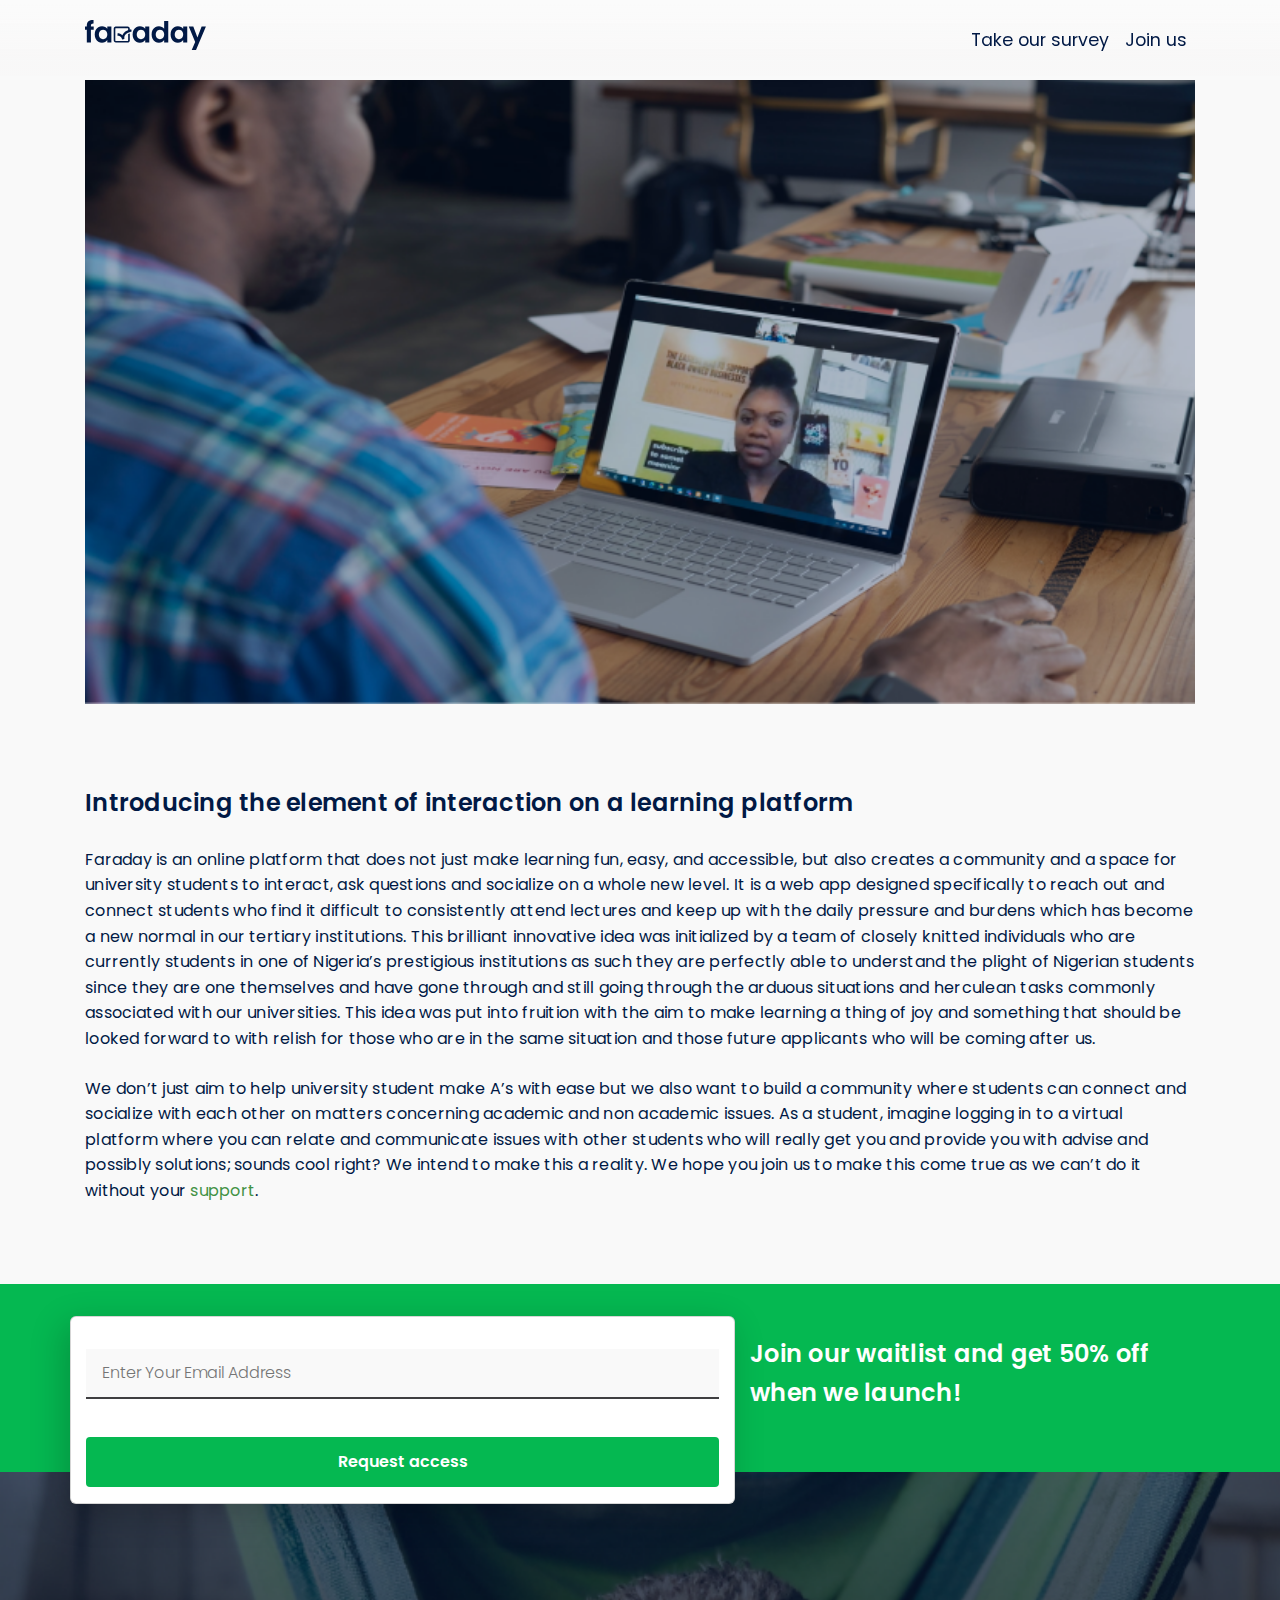
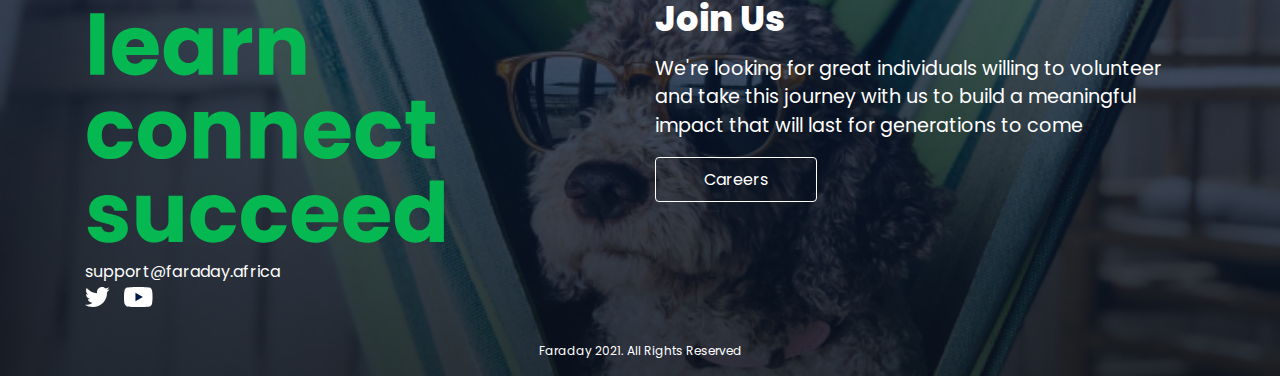
==== commit 1ac4eb08: "all important patch fixed" ====
--- a/interactive learning.html
+++ b/interactive learning.html
@@ -1,184 +1,287 @@
 <!DOCTYPE html>
 <html>
-
-<head>
-  <meta charset="utf-8">
-  <meta http-equiv="X-UA-Compatible" content="IE=edge">
-  <meta name="viewport" content="width=device-width, initial-scale=1">
-  <title>Farday | Interactive Learning?</title>
-
-
-  <!-- SEO Meta Tags Start Here -->
-  <!-- Search Engine -->
-  <meta name="description"
-    content="Faraday is creating a safe space for university students to connect and learn online.">
-  <meta name="image" content="https://faraday.africa/img/favicon.png">
-
-  <!-- Schema.org for Google -->
-  <meta itemprop="name" content="Faraday :: Home">
-  <meta itemprop="description"
-    content="Faraday is creating a safe space for university students to connect and learn online.">
-  <meta itemprop="image" content="https://faraday.africa/img/favicon.png">
-
-  <!-- Open Graph general (Facebook, Pinterest & LinkedIn) -->
-  <meta property="og:title" content="Faraday :: Home">
-  <meta property="og:description" content="Faraday is creating a safe space for university students to connect and learn online.">
-  <meta property="og:image" content="https://faraday.africa/img/faraday-logo.svg">
-  <meta property="og:url" content="https://faraday.africa/">
-  <meta property="og:site_name" content="Faraday Africa">
-  <meta property="og:locale" content="en">
-  <meta property="og:type" content="website">
-
-  <!-- Twitter -->
-  <meta property="twitter:card" content="summary">
-  <meta property="twitter:title" content="Faraday :: Learn more">
-  <meta property="twitter:description"
-    content="Faraday is creating a safe space for university students to connect and learn online.">
-  <meta property="twitter:image:src" content="https://faraday.africa/img/faraday-logo.svg">
-  <!-- End of SEO Meta Tags -->
-
-  <meta name="robots" content="all,follow">
-
-  <!-- Bootstrap CSS-->
-  <link rel="stylesheet" href="vendor/bootstrap/css/bootstrap.min.css">
-  <!-- Font Awesome CSS-->
-  <link rel="stylesheet" href="vendor/font-awesome/css/font-awesome.min.css">
-
-  <!-- Custom Font Icons CSS-->
-  <link rel="stylesheet" href="css/landy-iconfont.css">
-
-  <!-- Brand fonts -->
-  <link rel="preconnect" href="https://fonts.googleapis.com">
-  <link rel="preconnect" href="https://fonts.gstatic.com" crossorigin>
-  <link href="https://fonts.googleapis.com/css2?family=Poppins:ital,wght@0,300;0,600;1,400&display=swap"
-    rel="stylesheet">
-
-
-
-  <!-- stylesheet-->
-  <link rel="stylesheet" href="css/style.css" id="theme-stylesheet">
-
-  <!-- Favicon-->
-  <link rel="shortcut icon" href="img/favicon.png">
-
-  <!-- Tweaks for older IEs-->
-  <!--[if lt IE 9]>
-        <script src="https://oss.maxcdn.com/html5shiv/3.7.3/html5shiv.min.js"></script>
-        <script src="https://oss.maxcdn.com/respond/1.4.2/respond.min.js"></script><![endif]-->
-</head>
-
-<body>
-
-  <!-- navbar-->
-  <nav class="navbar navbar-expand-lg fixed-top navbar-dark">
+  <head>
+    <meta charset="utf-8" />
+    <meta http-equiv="X-UA-Compatible" content="IE=edge" />
+    <meta name="viewport" content="width=device-width, initial-scale=1" />
+    <title>Farday | Interactive Learning?</title>
+
+    <!-- SEO Meta Tags Start Here -->
+    <!-- Search Engine -->
+    <meta
+      name="description"
+      content="Faraday is creating a safe space for university students to connect and learn online."
+    />
+    <meta name="image" content="https://faraday.africa/img/favicon.png" />
+
+    <!-- Schema.org for Google -->
+    <meta itemprop="name" content="Faraday :: Home" />
+    <meta
+      itemprop="description"
+      content="Faraday is creating a safe space for university students to connect and learn online."
+    />
+    <meta itemprop="image" content="https://faraday.africa/img/favicon.png" />
+
+    <!-- Open Graph general (Facebook, Pinterest & LinkedIn) -->
+    <meta property="og:title" content="Faraday :: Home" />
+    <meta
+      property="og:description"
+      content="Faraday is creating a safe space for university students to connect and learn online."
+    />
+    <meta
+      property="og:image"
+      content="https://faraday.africa/img/faraday-logo.svg"
+    />
+    <meta property="og:url" content="https://faraday.africa/" />
+    <meta property="og:site_name" content="Faraday Africa" />
+    <meta property="og:locale" content="en" />
+    <meta property="og:type" content="website" />
+
+    <!-- Twitter -->
+    <meta property="twitter:card" content="summary" />
+    <meta property="twitter:title" content="Faraday :: Learn more" />
+    <meta
+      property="twitter:description"
+      content="Faraday is creating a safe space for university students to connect and learn online."
+    />
+    <meta
+      property="twitter:image:src"
+      content="https://faraday.africa/img/faraday-logo.svg"
+    />
+    <!-- End of SEO Meta Tags -->
+
+    <meta name="robots" content="all,follow" />
+
+    <!-- Bootstrap CSS-->
+    <link rel="stylesheet" href="vendor/bootstrap/css/bootstrap.min.css" />
+    <!-- Font Awesome CSS-->
+    <link
+      rel="stylesheet"
+      href="vendor/font-awesome/css/font-awesome.min.css"
+    />
+
+    <!-- Custom Font Icons CSS-->
+    <link rel="stylesheet" href="css/landy-iconfont.css" />
+
+    <!-- Brand fonts -->
+    <link rel="preconnect" href="https://fonts.googleapis.com" />
+    <link rel="preconnect" href="https://fonts.gstatic.com" crossorigin />
+    <link
+      href="https://fonts.googleapis.com/css2?family=Poppins:ital,wght@0,300;0,600;1,400&display=swap"
+      rel="stylesheet"
+    />
+
+    <!-- stylesheet-->
+    <link rel="stylesheet" href="css/style.css" id="theme-stylesheet" />
+
+    <!-- Favicon-->
+    <link rel="shortcut icon" href="img/favicon.png" />
+
+    <!-- Tweaks for older IEs-->
+    <!--[if lt IE 9]>
+      <script src="https://oss.maxcdn.com/html5shiv/3.7.3/html5shiv.min.js"></script>
+      <script src="https://oss.maxcdn.com/respond/1.4.2/respond.min.js"></script
+    ><![endif]-->
+  </head>
+
+  <body>
+    <!-- navbar-->
+    <nav class="navbar navbar-expand-lg fixed-top navbar-dark">
+      <div class="container">
+        <a class="navbar-brand" href="index.html">
+          <img
+            src="./img/faraday-logo-dark.svg"
+            class="d-inline-block align-text-top"
+          />
+        </a>
+
+        <button
+          type="button"
+          data-toggle="collapse"
+          data-target="#navbarSupportedContent"
+          aria-controls="navbarSupportedContent"
+          aria-expanded="false"
+          aria-label="Toggle navigation"
+          class="navbar-toggler navbar-toggler-right"
+        >
+          <span></span><span></span><span></span>
+        </button>
+        <div id="navbarSupportedContent" class="collapse navbar-collapse">
+          <ul
+            class="navbar-nav ml-auto align-items-start align-items-lg-center"
+          >
+            <li class="nav-item">
+              <a
+                target="_BLANK"
+                href="https://rdre.me/faradaysurvey"
+                class="nav-link link-scroll"
+                >Take our survey</a
+              >
+            </li>
+            <li class="nav-item">
+              <a href="#newsletter" class="nav-link link-scroll">Join us</a>
+            </li>
+          </ul>
+        </div>
+      </div>
+    </nav>
+
     <div class="container">
-      <a class="navbar-brand" href="index.html">
-        <img src="./img/faraday-logo-dark.svg" class="d-inline-block align-text-top">
-      </a>
-
-      <button type="button" data-toggle="collapse" data-target="#navbarSupportedContent"
-        aria-controls="navbarSupportedContent" aria-expanded="false" aria-label="Toggle navigation"
-        class="navbar-toggler navbar-toggler-right"><span></span><span></span><span></span></button>
-      <div id="navbarSupportedContent" class="collapse navbar-collapse">
-        <ul class="navbar-nav ml-auto align-items-start align-items-lg-center">
-          <li class="nav-item"><a target="_BLANK" href="https://rdre.me/faradaysurvey" class="nav-link link-scroll">Take
-              our survey</a></li>
-          <li class="nav-item"><a href="#newsletter" class="nav-link link-scroll">Join us</a></li>
-        </ul>
+      <!-- Article Image-->
+      <img
+        class="article-image"
+        src="./img/interaction image.png"
+        alt="people interacting"
+      />
+
+      <div class="article">
+        <h4 class="title">
+          Introducing the element of interaction on a learning platform
+        </h4>
+
+        <p class="body-text my-4">
+          Faraday is an online platform that does not just make learning fun,
+          easy, and accessible, but also creates a community and a space for
+          university students to interact, ask questions and socialize on a
+          whole new level. It is a web app designed specifically to reach out
+          and connect students who find it difficult to consistently attend
+          lectures and keep up with the daily pressure and burdens which has
+          become a new normal in our tertiary institutions. This brilliant
+          innovative idea was initialized by a team of closely knitted
+          individuals who are currently students in one of Nigeria’s prestigious
+          institutions as such they are perfectly able to understand the plight
+          of Nigerian students since they are one themselves and have gone
+          through and still going through the arduous situations and herculean
+          tasks commonly associated with our universities. This idea was put
+          into fruition with the aim to make learning a thing of joy and
+          something that should be looked forward to with relish for those who
+          are in the same situation and those future applicants who will be
+          coming after us.
+        </p>
+
+        <p class="body-text my-4">
+          We don’t just aim to help university student make A’s with ease but we
+          also want to build a community where students can connect and
+          socialize with each other on matters concerning academic and non
+          academic issues. As a student, imagine logging in to a virtual
+          platform where you can relate and communicate issues with other
+          students who will really get you and provide you with advise and
+          possibly solutions; sounds cool right? We intend to make this a
+          reality. We hope you join us to make this come true as we can’t do it
+          without your <a href="careers.html">support</a>.
+        </p>
       </div>
     </div>
-  </nav>
-
-  <div class="container">
-      
-    <!-- Article Image-->
-    <img  class="article-image" src="./img/interaction image.png" alt="people interacting">
-
-    <div class="article">
-        <h4 class="title">Introducing the element of interaction on a learning platform</h4>
-
-        <p class="body-text my-4">
-          Faraday is an online platform that does not just make learning fun, easy, and accessible, but also creates a community and a space for university students to interact, ask questions and socialize on a whole new level. It is a web app designed specifically to reach out and connect students who find it difficult to consistently attend lectures and keep up with the daily pressure and burdens which has become a new normal in our tertiary institutions. This brilliant innovative idea was initialized by a team of closely knitted individuals who are currently students in one of Nigeria’s prestigious institutions as such they are perfectly able to understand the plight of Nigerian students since they are one themselves and have gone through and still going through the arduous situations and herculean tasks commonly associated with our universities. This idea was put into fruition with the aim to make learning a thing of joy and something that should be looked forward to with relish for those who are in the same situation and those future applicants who will be coming after us. 
-          </p>
-
-        <p class="body-text my-4"> We don’t just aim to help university student make A’s with ease but we also want to build a community where students can connect and socialize with each other on matters concerning academic and non academic issues. As a student, imagine logging in to a virtual platform where you can relate and communicate issues with other students who will really get you and provide you with advise and possibly solutions; sounds cool right? 
-          We intend to make this a reality. We hope you join us to make this come true as we can’t do it without your <a href="careers.html">support</a>. </p>
+
+    <!-- Newsletter -->
+    <section id="newsletter" class="newsletter">
+      <div class="container">
+        <div class="row align-items-center">
+          <div class="form-holder col-lg-7 order-2 order-lg-1">
+            <form id="newsletterForm" action="#">
+              <div class="form-group">
+                <!-- <input type="text" name="name" id="name" placeholder="Enter name"> -->
+                <input
+                  type="email"
+                  name="email"
+                  id="email"
+                  placeholder="Enter Your Email Address"
+                />
+                <button type="submit" class="btn btn-primary btn-brand submit">
+                  Request access
+                </button>
+              </div>
+            </form>
+          </div>
+
+          <div class="col-lg-5 order-1 order-lg-2">
+            <h4 class="title">
+              Join our waitlist and get 50% off when we launch!
+            </h4>
+            <!-- <p class="lead body-text"></p> -->
+          </div>
+        </div>
+      </div>
+    </section>
+
+    <!-- Scroll to top button -->
+    <div id="scrollTop">
+      <div class="d-flex align-items-center justify-content-end">
+        <i class="fa fa-long-arrow-up"></i>To Top
+      </div>
     </div>
 
-  </div>
-
-  <!-- Newsletter -->
-  <section id="newsletter" class="newsletter">
-
-    <div class="container ">
-      <div class="row align-items-center">
-        <div class="form-holder col-lg-7 order-2 order-lg-1">
-          <form id="newsletterForm" action="#">
-            <div class="form-group">
-              <input type="text" name="name" id="name" placeholder="Enter name">
-              <input type="email" name="email" id="email" placeholder="Enter Your Email Address">
-              <button type="submit" class="btn btn-primary btn-brand submit">Request access</button>
+    <!-- Baba Footer -->
+    <footer
+      style="
+        background: url(img/footer.png) fill;
+        background-repeat: no-repeat;
+        height: 100%;
+      "
+    >
+      <img class="footer-image" src="./img/footer.png" alt="footer=-img" />
+
+      <div class="footer-content">
+        <div class="container">
+          <div class="row">
+            <div class="col-md-6 text-white order-1 order-lg-2">
+              <h2 class="text-white">Join Us</h2>
+              <p class="footer-text">
+                We're looking for great individuals willing to volunteer and
+                take this journey with us to build a meaningful impact that will
+                last for generations to come
+              </p>
+              <a
+                class="btn btn-md btn-secondary btn-secondary-white"
+                href="careers.html"
+                >Careers</a
+              >
             </div>
-          </form>
+            <div class="color col-md-6 order-2 order-lg-1">
+              <img
+                class="learn"
+                src="./img/learn.svg"
+                alt="learn, connect, succeed"
+              />
+
+              <a class="social body-text" href="mailto:support@faraday.africa"
+                >support@faraday.africa</a
+              >
+              <div class="social-icons">
+                <a target="_BLANK" href="https://twitter.com/faradayafrica"
+                  ><img
+                    src="./img/twitter.svg"
+                    alt="link to faraday twitter handle"
+                /></a>
+                <a
+                  target="_BLANK"
+                  href="https://www.youtube.com/channel/UCtNFJ9q1z52ICj3FqeyHjxw"
+                  ><img
+                    src="./img/youtube.svg"
+                    alt="link to faraday youtube channel"
+                /></a>
+              </div>
+            </div>
+          </div>
+
+          <hr />
+
+          <div
+            class="col-md-12 text-white"
+            style="text-align: center; font-size: 12px"
+          >
+            <p>Faraday 2021. All Rights Reserved</p>
+          </div>
         </div>
-
-        <div class=" col-lg-5 order-1 order-lg-2">
-          <h4 class="title">Join our waitlist and get 50% off when we launch!</h4>
-          <!-- <p class="lead body-text"></p> -->
-        </div>
-      </div>
-    </div>
-
-  </section>
-
-  <!-- Scroll to top button -->
-  <div id="scrollTop">
-    <div class="d-flex align-items-center justify-content-end"><i class="fa fa-long-arrow-up"></i>To Top</div>
-  </div>
-
-  <!-- Baba Footer -->
-  <footer style="background: url(img/footer.png) fill; background-repeat: no-repeat; height: 100%;">
-    <img class="footer-image" src="./img/footer.png" alt="footer=-img">
-
-
-    <div class="footer-content">
-      <div class="container">
-        <div class="row">
-          <div class="col-md-6 text-white order-1 order-lg-2">
-            <h2 class="text-white">Join Us</h2>
-            <p class="footer-text">We're looking for great individuals willing to volunteer and take this journey with us to build a meaningful
-              impact that will last for generations to come</p>
-            <a class="btn btn-md btn-secondary btn-secondary-white" href="careers.html">Careers</a>
-          </div>
-          <div class="color col-md-6 order-2 order-lg-1">
-            <img class="learn" src="./img/learn.svg" alt="learn, connect, succeed">
-
-            <a class="social body-text" href="mailto:support@faraday.africa">support@faraday.africa</a>
-            <div class="social-icons">
-              <a target="_BLANK" href="https://twitter.com/faradayafrica"><img src="./img/twitter.svg"
-                  alt="link to faraday twitter handle"></a>
-              <a target="_BLANK" href="https://www.youtube.com/channel/UCtNFJ9q1z52ICj3FqeyHjxw"><img
-                  src="./img/youtube.svg" alt="link to faraday youtube channel"></a>
-            </div>
-          </div>
-        </div>
-
-        <hr>
-
-        <div class="col-md-12 text-white" style="text-align: center; font-size: 12px;">
-          <p>Faraday 2021. All Rights Reserved</p>
-        </div>
-      </div>
-    </div>
-  </footer>
-
-  <!-- Javascript files-->
-  <script src="https://code.jquery.com/jquery-3.2.1.min.js"></script>
-  <script src="https://cdnjs.cloudflare.com/ajax/libs/popper.js/1.11.0/umd/popper.min.js"> </script>
-  <script src="vendor/bootstrap/js/bootstrap.min.js"></script>
-  <script src="vendor/jquery.cookie/jquery.cookie.js"> </script>
-  <script src="vendor/owl.carousel/owl.carousel.min.js"></script>
-  <script src="js/front.js"></script>
-</body>
-
-</html>+      </div>
+    </footer>
+
+    <!-- Javascript files-->
+    <script src="https://code.jquery.com/jquery-3.2.1.min.js"></script>
+    <script src="https://cdnjs.cloudflare.com/ajax/libs/popper.js/1.11.0/umd/popper.min.js"></script>
+    <script src="vendor/bootstrap/js/bootstrap.min.js"></script>
+    <script src="vendor/jquery.cookie/jquery.cookie.js"></script>
+    <script src="vendor/owl.carousel/owl.carousel.min.js"></script>
+    <script src="js/front.js"></script>
+  </body>
+</html>
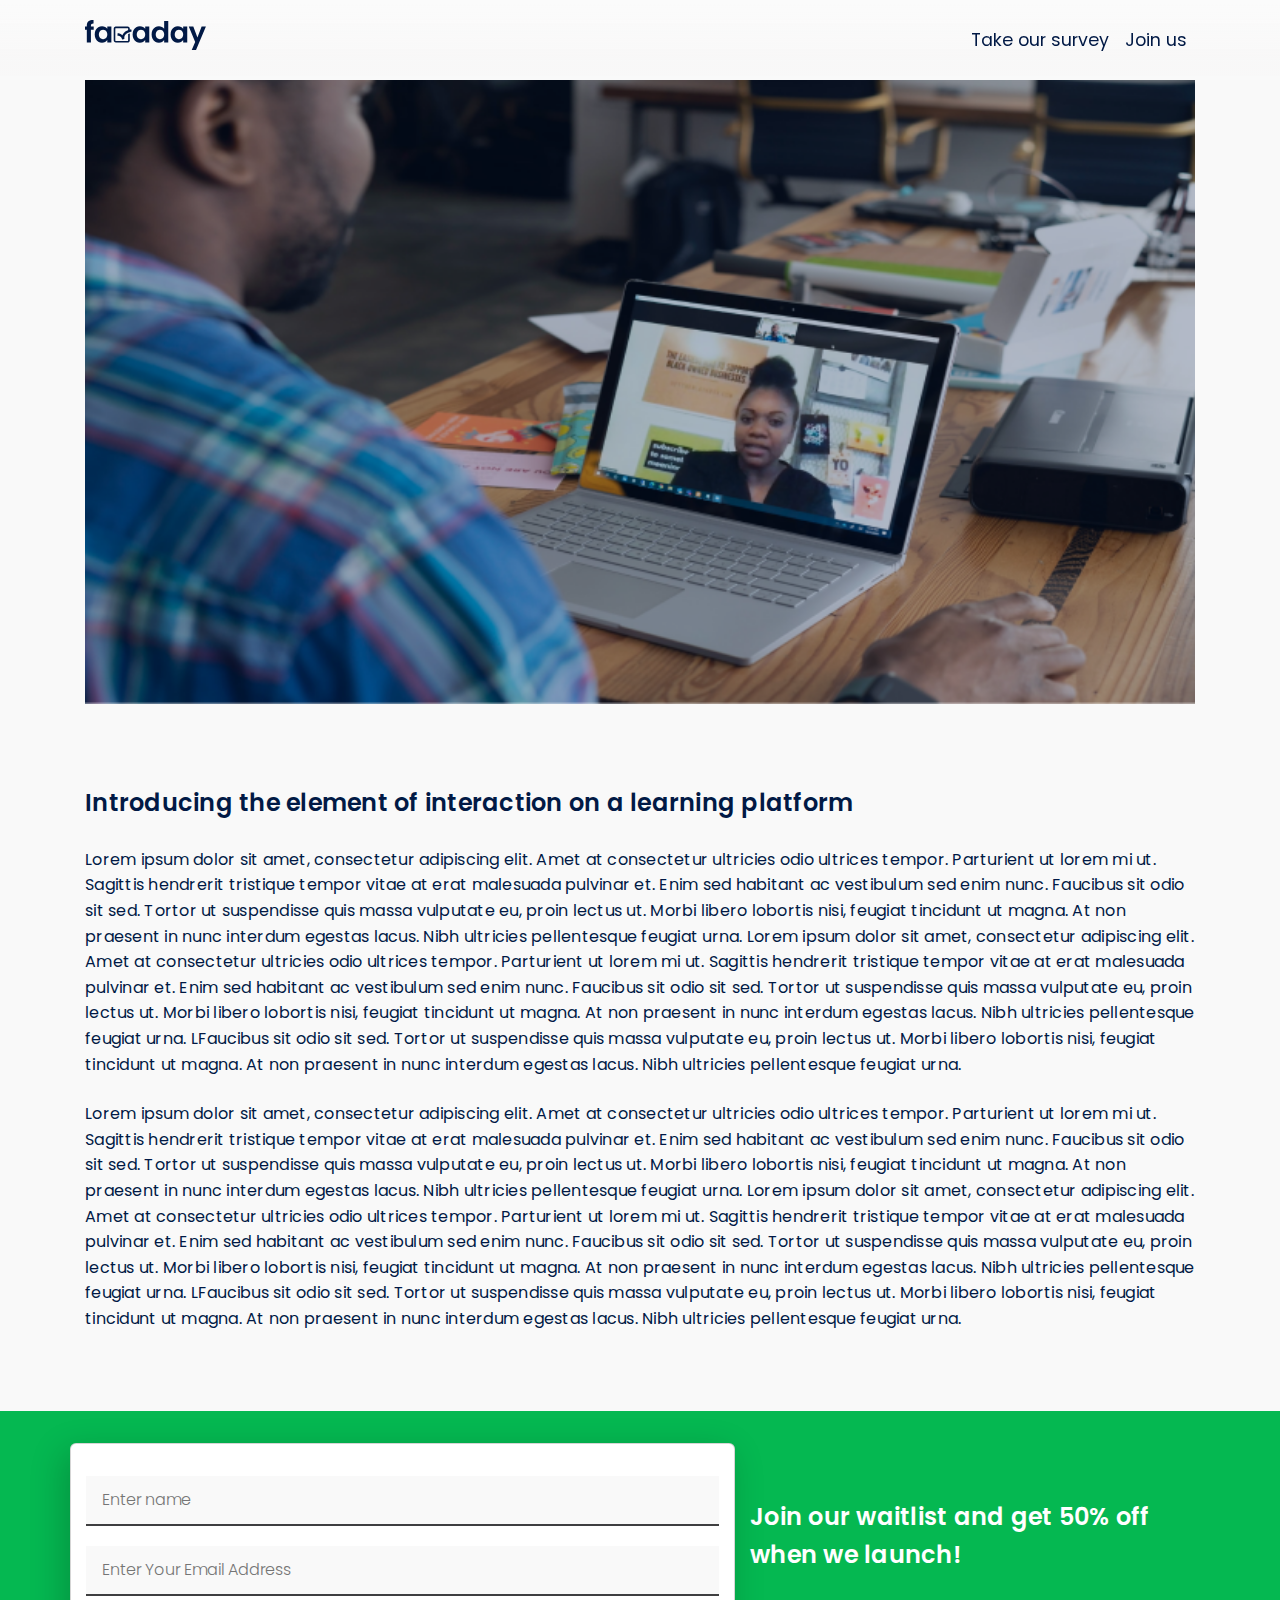
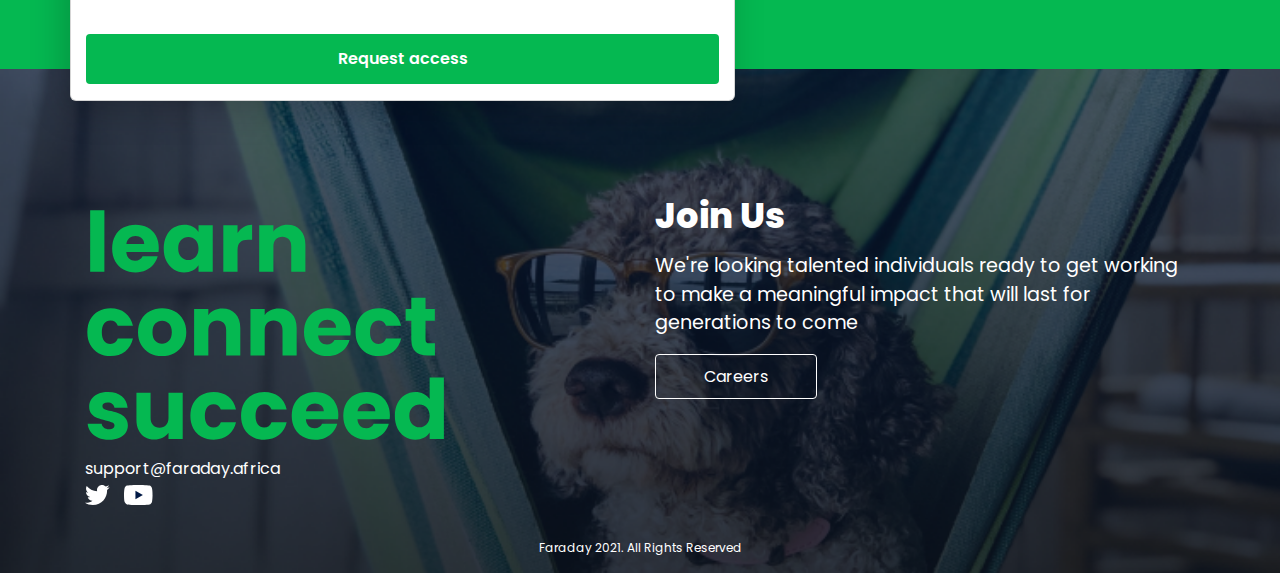
==== commit ea38aa2a: "Merge pull request #1 from faradayafrica/designer-code" ====
--- a/interactive learning.html
+++ b/interactive learning.html
@@ -1,287 +1,193 @@
 <!DOCTYPE html>
 <html>
-  <head>
-    <meta charset="utf-8" />
-    <meta http-equiv="X-UA-Compatible" content="IE=edge" />
-    <meta name="viewport" content="width=device-width, initial-scale=1" />
-    <title>Farday | Interactive Learning?</title>
 
-    <!-- SEO Meta Tags Start Here -->
-    <!-- Search Engine -->
-    <meta
-      name="description"
-      content="Faraday is creating a safe space for university students to connect and learn online."
-    />
-    <meta name="image" content="https://faraday.africa/img/favicon.png" />
+<head>
+  <meta charset="utf-8">
+  <meta http-equiv="X-UA-Compatible" content="IE=edge">
+  <meta name="viewport" content="width=device-width, initial-scale=1">
+  <title>Farday :: Interactive Learning</title>
 
-    <!-- Schema.org for Google -->
-    <meta itemprop="name" content="Faraday :: Home" />
-    <meta
-      itemprop="description"
-      content="Faraday is creating a safe space for university students to connect and learn online."
-    />
-    <meta itemprop="image" content="https://faraday.africa/img/favicon.png" />
 
-    <!-- Open Graph general (Facebook, Pinterest & LinkedIn) -->
-    <meta property="og:title" content="Faraday :: Home" />
-    <meta
-      property="og:description"
-      content="Faraday is creating a safe space for university students to connect and learn online."
-    />
-    <meta
-      property="og:image"
-      content="https://faraday.africa/img/faraday-logo.svg"
-    />
-    <meta property="og:url" content="https://faraday.africa/" />
-    <meta property="og:site_name" content="Faraday Africa" />
-    <meta property="og:locale" content="en" />
-    <meta property="og:type" content="website" />
+  <!-- SEO Meta Tags Start Here -->
+  <!-- Search Engine -->
+  <meta name="description"
+    content="Faraday is creating a safe space for university students to connect and learn online.">
+  <meta name="image" content="https://faraday.africa/img/favicon.png">
 
-    <!-- Twitter -->
-    <meta property="twitter:card" content="summary" />
-    <meta property="twitter:title" content="Faraday :: Learn more" />
-    <meta
-      property="twitter:description"
-      content="Faraday is creating a safe space for university students to connect and learn online."
-    />
-    <meta
-      property="twitter:image:src"
-      content="https://faraday.africa/img/faraday-logo.svg"
-    />
-    <!-- End of SEO Meta Tags -->
+  <!-- Schema.org for Google -->
+  <meta itemprop="name" content="Faraday :: Home">
+  <meta itemprop="description"
+    content="Faraday is creating a safe space for university students to connect and learn online.">
+  <meta itemprop="image" content="https://faraday.africa/img/favicon.png">
 
-    <meta name="robots" content="all,follow" />
+  <!-- Open Graph general (Facebook, Pinterest & LinkedIn) -->
+  <meta property="og:title" content="Faraday :: Home">
+  <meta property="og:description" content="Faraday is creating a safe space for university students to connect and learn online.">
+  <meta property="og:image" content="https://faraday.africa/img/faraday-logo.svg">
+  <meta property="og:url" content="https://faraday.africa/">
+  <meta property="og:site_name" content="Faraday Africa">
+  <meta property="og:locale" content="en">
+  <meta property="og:type" content="website">
 
-    <!-- Bootstrap CSS-->
-    <link rel="stylesheet" href="vendor/bootstrap/css/bootstrap.min.css" />
-    <!-- Font Awesome CSS-->
-    <link
-      rel="stylesheet"
-      href="vendor/font-awesome/css/font-awesome.min.css"
-    />
+  <!-- Twitter -->
+  <meta property="twitter:card" content="summary">
+  <meta property="twitter:title" content="Faraday :: Learn more">
+  <meta property="twitter:description"
+    content="Faraday is creating a safe space for university students to connect and learn online.">
+  <meta property="twitter:image:src" content="https://faraday.africa/img/faraday-logo.svg">
+  <!-- End of SEO Meta Tags -->
 
-    <!-- Custom Font Icons CSS-->
-    <link rel="stylesheet" href="css/landy-iconfont.css" />
+  <meta name="robots" content="all,follow">
 
-    <!-- Brand fonts -->
-    <link rel="preconnect" href="https://fonts.googleapis.com" />
-    <link rel="preconnect" href="https://fonts.gstatic.com" crossorigin />
-    <link
-      href="https://fonts.googleapis.com/css2?family=Poppins:ital,wght@0,300;0,600;1,400&display=swap"
-      rel="stylesheet"
-    />
+  <!-- Bootstrap CSS-->
+  <link rel="stylesheet" href="vendor/bootstrap/css/bootstrap.min.css">
+  <!-- Font Awesome CSS-->
+  <link rel="stylesheet" href="vendor/font-awesome/css/font-awesome.min.css">
 
-    <!-- stylesheet-->
-    <link rel="stylesheet" href="css/style.css" id="theme-stylesheet" />
+  <!-- Custom Font Icons CSS-->
+  <link rel="stylesheet" href="css/landy-iconfont.css">
 
-    <!-- Favicon-->
-    <link rel="shortcut icon" href="img/favicon.png" />
+  <!-- Brand fonts -->
+  <link rel="preconnect" href="https://fonts.googleapis.com">
+  <link rel="preconnect" href="https://fonts.gstatic.com" crossorigin>
+  <link href="https://fonts.googleapis.com/css2?family=Poppins:ital,wght@0,300;0,600;1,400&display=swap"
+    rel="stylesheet">
 
-    <!-- Tweaks for older IEs-->
-    <!--[if lt IE 9]>
-      <script src="https://oss.maxcdn.com/html5shiv/3.7.3/html5shiv.min.js"></script>
-      <script src="https://oss.maxcdn.com/respond/1.4.2/respond.min.js"></script
-    ><![endif]-->
-  </head>
 
-  <body>
-    <!-- navbar-->
-    <nav class="navbar navbar-expand-lg fixed-top navbar-dark">
-      <div class="container">
-        <a class="navbar-brand" href="index.html">
-          <img
-            src="./img/faraday-logo-dark.svg"
-            class="d-inline-block align-text-top"
-          />
-        </a>
 
-        <button
-          type="button"
-          data-toggle="collapse"
-          data-target="#navbarSupportedContent"
-          aria-controls="navbarSupportedContent"
-          aria-expanded="false"
-          aria-label="Toggle navigation"
-          class="navbar-toggler navbar-toggler-right"
-        >
-          <span></span><span></span><span></span>
-        </button>
-        <div id="navbarSupportedContent" class="collapse navbar-collapse">
-          <ul
-            class="navbar-nav ml-auto align-items-start align-items-lg-center"
-          >
-            <li class="nav-item">
-              <a
-                target="_BLANK"
-                href="https://rdre.me/faradaysurvey"
-                class="nav-link link-scroll"
-                >Take our survey</a
-              >
-            </li>
-            <li class="nav-item">
-              <a href="#newsletter" class="nav-link link-scroll">Join us</a>
-            </li>
-          </ul>
-        </div>
+  <!-- stylesheet-->
+  <link rel="stylesheet" href="css/style.css" id="theme-stylesheet">
+
+  <!-- Favicon-->
+  <link rel="shortcut icon" href="img/favicon.png">
+
+  <!-- Tweaks for older IEs-->
+  <!--[if lt IE 9]>
+        <script src="https://oss.maxcdn.com/html5shiv/3.7.3/html5shiv.min.js"></script>
+        <script src="https://oss.maxcdn.com/respond/1.4.2/respond.min.js"></script><![endif]-->
+</head>
+
+<body>
+
+  <!-- navbar-->
+  <nav class="navbar navbar-expand-lg fixed-top navbar-dark">
+    <div class="container">
+      <a class="navbar-brand" href="index.html">
+        <img src="./img/faraday-logo-dark.svg" class="d-inline-block align-text-top">
+      </a>
+
+      <button type="button" data-toggle="collapse" data-target="#navbarSupportedContent"
+        aria-controls="navbarSupportedContent" aria-expanded="false" aria-label="Toggle navigation"
+        class="navbar-toggler navbar-toggler-right"><span></span><span></span><span></span></button>
+      <div id="navbarSupportedContent" class="collapse navbar-collapse">
+        <ul class="navbar-nav ml-auto align-items-start align-items-lg-center">
+          <li class="nav-item"><a target="_BLANK" href="https://rdre.me/faradaysurvey" class="nav-link link-scroll">Take
+              our survey</a></li>
+          <li class="nav-item"><a href="#newsletter" class="nav-link link-scroll">Join us</a></li>
+        </ul>
       </div>
-    </nav>
+    </div>
+  </nav>
 
-    <div class="container">
-      <!-- Article Image-->
-      <img
-        class="article-image"
-        src="./img/interaction image.png"
-        alt="people interacting"
-      />
+  <div class="container">
+      
+    <!-- Article Image-->
+    <img  class="article-image" src="./img/interaction image.png" alt="people interacting">
 
-      <div class="article">
-        <h4 class="title">
-          Introducing the element of interaction on a learning platform
-        </h4>
+    <div class="article">
+        <h4 class="title">Introducing the element of interaction on a learning platform</h4>
 
-        <p class="body-text my-4">
-          Faraday is an online platform that does not just make learning fun,
-          easy, and accessible, but also creates a community and a space for
-          university students to interact, ask questions and socialize on a
-          whole new level. It is a web app designed specifically to reach out
-          and connect students who find it difficult to consistently attend
-          lectures and keep up with the daily pressure and burdens which has
-          become a new normal in our tertiary institutions. This brilliant
-          innovative idea was initialized by a team of closely knitted
-          individuals who are currently students in one of Nigeria’s prestigious
-          institutions as such they are perfectly able to understand the plight
-          of Nigerian students since they are one themselves and have gone
-          through and still going through the arduous situations and herculean
-          tasks commonly associated with our universities. This idea was put
-          into fruition with the aim to make learning a thing of joy and
-          something that should be looked forward to with relish for those who
-          are in the same situation and those future applicants who will be
-          coming after us.
+        <p class="body-text my-4"> 
+            Lorem ipsum dolor sit amet, consectetur adipiscing elit. Amet at consectetur ultricies odio ultrices tempor. Parturient ut lorem mi ut. Sagittis hendrerit tristique tempor vitae at erat malesuada pulvinar et. Enim sed habitant ac vestibulum sed enim nunc. Faucibus sit odio sit sed. Tortor ut suspendisse quis massa vulputate eu, proin lectus ut. Morbi libero lobortis nisi, feugiat tincidunt ut magna. At non praesent in nunc interdum egestas lacus. Nibh ultricies pellentesque feugiat urna.
+        
+        Lorem ipsum dolor sit amet, consectetur adipiscing elit. Amet at consectetur ultricies odio ultrices tempor. Parturient ut lorem mi ut. Sagittis hendrerit tristique tempor vitae at erat malesuada pulvinar et. Enim sed habitant ac vestibulum sed enim nunc. Faucibus sit odio sit sed. Tortor ut suspendisse quis massa vulputate eu, proin lectus ut. Morbi libero lobortis nisi, feugiat tincidunt ut magna. At non praesent in nunc interdum egestas lacus. Nibh ultricies pellentesque feugiat urna.
+        
+        LFaucibus sit odio sit sed. Tortor ut suspendisse quis massa vulputate eu, proin lectus ut. Morbi libero lobortis nisi, feugiat tincidunt ut magna. At non praesent in nunc interdum egestas lacus. Nibh ultricies pellentesque feugiat urna.
         </p>
 
-        <p class="body-text my-4">
-          We don’t just aim to help university student make A’s with ease but we
-          also want to build a community where students can connect and
-          socialize with each other on matters concerning academic and non
-          academic issues. As a student, imagine logging in to a virtual
-          platform where you can relate and communicate issues with other
-          students who will really get you and provide you with advise and
-          possibly solutions; sounds cool right? We intend to make this a
-          reality. We hope you join us to make this come true as we can’t do it
-          without your <a href="careers.html">support</a>.
+        <p class="body-text my-4"> 
+            Lorem ipsum dolor sit amet, consectetur adipiscing elit. Amet at consectetur ultricies odio ultrices tempor. Parturient ut lorem mi ut. Sagittis hendrerit tristique tempor vitae at erat malesuada pulvinar et. Enim sed habitant ac vestibulum sed enim nunc. Faucibus sit odio sit sed. Tortor ut suspendisse quis massa vulputate eu, proin lectus ut. Morbi libero lobortis nisi, feugiat tincidunt ut magna. At non praesent in nunc interdum egestas lacus. Nibh ultricies pellentesque feugiat urna.
+        
+        Lorem ipsum dolor sit amet, consectetur adipiscing elit. Amet at consectetur ultricies odio ultrices tempor. Parturient ut lorem mi ut. Sagittis hendrerit tristique tempor vitae at erat malesuada pulvinar et. Enim sed habitant ac vestibulum sed enim nunc. Faucibus sit odio sit sed. Tortor ut suspendisse quis massa vulputate eu, proin lectus ut. Morbi libero lobortis nisi, feugiat tincidunt ut magna. At non praesent in nunc interdum egestas lacus. Nibh ultricies pellentesque feugiat urna.
+        
+        LFaucibus sit odio sit sed. Tortor ut suspendisse quis massa vulputate eu, proin lectus ut. Morbi libero lobortis nisi, feugiat tincidunt ut magna. At non praesent in nunc interdum egestas lacus. Nibh ultricies pellentesque feugiat urna.
         </p>
+    </div>
+
+  </div>
+
+  <!-- Newsletter -->
+  <section id="newsletter" class="newsletter">
+
+    <div class="container ">
+      <div class="row align-items-center">
+        <div class="form-holder col-lg-7 order-2 order-lg-1">
+          <form id="newsletterForm" action="#">
+            <div class="form-group">
+              <input type="text" name="name" id="name" placeholder="Enter name">
+              <input type="email" name="email" id="email" placeholder="Enter Your Email Address">
+              <button type="submit" class="btn btn-primary btn-brand submit">Request access</button>
+            </div>
+          </form>
+        </div>
+
+        <div class=" col-lg-5 order-1 order-lg-2">
+          <h4 class="title">Join our waitlist and get 50% off when we launch!</h4>
+          <!-- <p class="lead body-text"></p> -->
+        </div>
       </div>
     </div>
 
-    <!-- Newsletter -->
-    <section id="newsletter" class="newsletter">
+  </section>
+
+  <!-- Scroll to top button -->
+  <div id="scrollTop">
+    <div class="d-flex align-items-center justify-content-end"><i class="fa fa-long-arrow-up"></i>To Top</div>
+  </div>
+
+  <!-- Baba Footer -->
+  <footer style="background: url(img/footer.png) fill; background-repeat: no-repeat; height: 100%;">
+    <img class="footer-image" src="./img/footer.png" alt="footer=-img">
+
+
+    <div class="footer-content">
       <div class="container">
-        <div class="row align-items-center">
-          <div class="form-holder col-lg-7 order-2 order-lg-1">
-            <form id="newsletterForm" action="#">
-              <div class="form-group">
-                <!-- <input type="text" name="name" id="name" placeholder="Enter name"> -->
-                <input
-                  type="email"
-                  name="email"
-                  id="email"
-                  placeholder="Enter Your Email Address"
-                />
-                <button type="submit" class="btn btn-primary btn-brand submit">
-                  Request access
-                </button>
-              </div>
-            </form>
+        <div class="row">
+          <div class="col-md-6 text-white order-1 order-lg-2">
+            <h2 class="text-white">Join Us</h2>
+            <p class="footer-text">We're looking talented individuals ready to get working to make a meaningful
+              impact that will last for generations to come</p>
+            <a class="btn btn-md btn-secondary btn-secondary-white" href="">Careers</a>
           </div>
+          <div class="color col-md-6 order-2 order-lg-1">
+            <img class="learn" src="./img/learn.svg" alt="learn, connect, succeed">
 
-          <div class="col-lg-5 order-1 order-lg-2">
-            <h4 class="title">
-              Join our waitlist and get 50% off when we launch!
-            </h4>
-            <!-- <p class="lead body-text"></p> -->
+            <a class="social body-text" href="mailto:support@faraday.africa">support@faraday.africa</a>
+            <div class="social-icons">
+              <a target="_BLANK" href="https://twitter.com/faradayafrica"><img src="./img/twitter.svg"
+                  alt="link to faraday twitter handle"></a>
+              <a target="_BLANK" href="https://www.youtube.com/channel/UCtNFJ9q1z52ICj3FqeyHjxw"><img
+                  src="./img/youtube.svg" alt="link to faraday youtube channel"></a>
+            </div>
           </div>
         </div>
-      </div>
-    </section>
 
-    <!-- Scroll to top button -->
-    <div id="scrollTop">
-      <div class="d-flex align-items-center justify-content-end">
-        <i class="fa fa-long-arrow-up"></i>To Top
+        <hr>
+
+        <div class="col-md-12 text-white" style="text-align: center; font-size: 12px;">
+          <p>Faraday 2021. All Rights Reserved</p>
+        </div>
       </div>
     </div>
+  </footer>
 
-    <!-- Baba Footer -->
-    <footer
-      style="
-        background: url(img/footer.png) fill;
-        background-repeat: no-repeat;
-        height: 100%;
-      "
-    >
-      <img class="footer-image" src="./img/footer.png" alt="footer=-img" />
+  <!-- Javascript files-->
+  <script src="https://code.jquery.com/jquery-3.2.1.min.js"></script>
+  <script src="https://cdnjs.cloudflare.com/ajax/libs/popper.js/1.11.0/umd/popper.min.js"> </script>
+  <script src="vendor/bootstrap/js/bootstrap.min.js"></script>
+  <script src="vendor/jquery.cookie/jquery.cookie.js"> </script>
+  <script src="vendor/owl.carousel/owl.carousel.min.js"></script>
+  <script src="js/front.js"></script>
+</body>
 
-      <div class="footer-content">
-        <div class="container">
-          <div class="row">
-            <div class="col-md-6 text-white order-1 order-lg-2">
-              <h2 class="text-white">Join Us</h2>
-              <p class="footer-text">
-                We're looking for great individuals willing to volunteer and
-                take this journey with us to build a meaningful impact that will
-                last for generations to come
-              </p>
-              <a
-                class="btn btn-md btn-secondary btn-secondary-white"
-                href="careers.html"
-                >Careers</a
-              >
-            </div>
-            <div class="color col-md-6 order-2 order-lg-1">
-              <img
-                class="learn"
-                src="./img/learn.svg"
-                alt="learn, connect, succeed"
-              />
-
-              <a class="social body-text" href="mailto:support@faraday.africa"
-                >support@faraday.africa</a
-              >
-              <div class="social-icons">
-                <a target="_BLANK" href="https://twitter.com/faradayafrica"
-                  ><img
-                    src="./img/twitter.svg"
-                    alt="link to faraday twitter handle"
-                /></a>
-                <a
-                  target="_BLANK"
-                  href="https://www.youtube.com/channel/UCtNFJ9q1z52ICj3FqeyHjxw"
-                  ><img
-                    src="./img/youtube.svg"
-                    alt="link to faraday youtube channel"
-                /></a>
-              </div>
-            </div>
-          </div>
-
-          <hr />
-
-          <div
-            class="col-md-12 text-white"
-            style="text-align: center; font-size: 12px"
-          >
-            <p>Faraday 2021. All Rights Reserved</p>
-          </div>
-        </div>
-      </div>
-    </footer>
-
-    <!-- Javascript files-->
-    <script src="https://code.jquery.com/jquery-3.2.1.min.js"></script>
-    <script src="https://cdnjs.cloudflare.com/ajax/libs/popper.js/1.11.0/umd/popper.min.js"></script>
-    <script src="vendor/bootstrap/js/bootstrap.min.js"></script>
-    <script src="vendor/jquery.cookie/jquery.cookie.js"></script>
-    <script src="vendor/owl.carousel/owl.carousel.min.js"></script>
-    <script src="js/front.js"></script>
-  </body>
-</html>
+</html>--- a/css/style.css
+++ b/css/style.css
@@ -17,15 +17,16 @@
   font-family: 'Poppins', 'Segoe UI', sans-serif !important;
   color: var(--secondary) !important;
   background-color: var(--background);
+  
 }
 
 :root {
-  --brand: #05b851;
+  --brand: #05B851;
   --secondary: #011945;
   --white: #ffffff;
   --background: #f9f9f9;
   --outline: rgba(208, 208, 208, 0.9);
-  --grey: #3f3f41;
+  --grey: #3F3F41;
   --green-highlight: #e5f9e8a6;
 }
 
@@ -35,15 +36,16 @@
   margin: 0;
 }
 
+
 /**********************************************
 The hero header styling begins here
  **********************************************/
 
 .hero-home {
-  height: 100vh;
-  width: 100%;
-  overflow: hidden;
-  position: relative;
+ height: 100vh;
+ width: 100%;
+ overflow: hidden;
+ position: relative;
 }
 
 .hero-image {
@@ -82,7 +84,7 @@
 .scroll {
   position: relative;
   margin-bottom: 4rem;
-  animation: 1s animate 0.5s infinite;
+  animation: 1s animate .5s infinite;
 }
 
 @keyframes animate {
@@ -91,6 +93,7 @@
   }
   to {
     top: 16px;
+    
   }
 }
 
@@ -103,26 +106,28 @@
  The hero header styling ends here 
  **********************************************/
 
+
 /**********************************************
 The Article Image styling begins here
  **********************************************/
 
-.article-image {
-  height: auto;
-  width: 100%;
-  padding: 0 !important;
-  overflow: hidden;
-  object-fit: cover;
-  margin-top: 5rem;
-}
-
-.article {
-  margin-top: 5rem;
-  margin-bottom: 5rem;
-}
-/**********************************************
+ .article-image {
+   height: auto;
+   width: 100%;
+   padding: 0 !important;
+   overflow: hidden;
+   object-fit: cover;
+   margin-top: 5rem;  
+  }
+
+  .article {
+    margin-top: 5rem;
+    margin-bottom: 5rem;
+  }
+ /**********************************************
   The Article image styling ends here 
   **********************************************/
+ 
 
 a {
   -webkit-transition: all 0.3s;
@@ -142,14 +147,15 @@
 }
 
 .title {
-  font-family: Poppins;
-  font-style: normal;
-  font-weight: 600;
-  font-size: 24px !important;
-  line-height: 160% !important;
-
-  /* identical to box height, or 32px */
-  letter-spacing: 0.25px;
+
+font-family: Poppins;
+font-style: normal;
+font-weight: 600;
+font-size: 24px !important;
+line-height: 160% !important;
+
+/* identical to box height, or 32px */
+letter-spacing: 0.25px;
 }
 
 .block {
@@ -166,8 +172,7 @@
   display: inline-block;
 }
 
-.bg-gray,
-section.browser .nav-tabs a.active {
+.bg-gray, section.browser .nav-tabs a.active {
   background: #f5f5f5;
 }
 
@@ -194,6 +199,7 @@
 .no-margin-bottom {
   margin-bottom: 0 !important;
 }
+
 
 .btn-primary:focus {
   color: #fff;
@@ -220,15 +226,15 @@
 
 .btn-brand {
   background-color: var(--brand) !important;
-  border: none !important;
+  border:none !important;
   font-weight: 600 !important;
   height: 50px;
 }
 
-.btn-brand:hover,
-section.browser .nav-tabs span.btn.number:hover {
-  background-color: #23933f !important;
+.btn-brand:hover, section.browser .nav-tabs span.btn.number:hover {
+  background-color: #23933F !important;
   opacity: 0.85;
+  
 }
 
 .has-shadow {
@@ -255,6 +261,7 @@
   background: none;
   color: #333;
 }
+
 
 .scrollUp {
   -webkit-transform: translateY(-105%);
@@ -361,14 +368,8 @@
   color: #fff;
   text-align: center;
   background-color: #429244;
-  background-image: -webkit-gradient(
-    linear,
-    left top,
-    right top,
-    from(#429244),
-    to(#00cdac)
-  );
-  background-image: linear-gradient(to right, #429244, #00cdac);
+  background-image: -webkit-gradient(linear, left top, right top, from(#429244), to(#00CDAC));
+  background-image: linear-gradient(to right, #429244, #00CDAC);
   position: absolute;
   top: 0;
   right: 0;
@@ -393,7 +394,7 @@
   display: block;
   padding-left: 10px;
   color: #656565;
-  font-family: 'Open Sans', sans-serif;
+  font-family: "Open Sans", sans-serif;
 }
 
 #signupform input {
@@ -410,7 +411,7 @@
 }
 
 #signupform input::-moz-placeholder {
-  font-family: 'Open Sans', sans-serif;
+  font-family: "Open Sans", sans-serif;
   font-weight: 300;
   color: #aaa;
   font-style: italic;
@@ -418,7 +419,7 @@
 }
 
 #signupform input::-webkit-input-placeholder {
-  font-family: 'Open Sans', sans-serif;
+  font-family: "Open Sans", sans-serif;
   font-weight: 300;
   color: #aaa;
   font-style: italic;
@@ -426,7 +427,7 @@
 }
 
 #signupform input:-ms-input-placeholder {
-  font-family: 'Open Sans', sans-serif;
+  font-family: "Open Sans", sans-serif;
   font-weight: 300;
   color: #aaa;
   font-style: italic;
@@ -451,11 +452,8 @@
   /* -webkit-box-shadow: 0 2px 3px rgba(0, 0, 0, 0.1); */
   /* box-shadow: 0 2px 3px rgba(0, 0, 0, 0.1); */
 
-  background: linear-gradient(
-    180deg,
-    rgba(14, 16, 17, 0.4) 4%,
-    rgba(14, 16, 17, 0.08) 80%
-  );
+
+  background: linear-gradient(180deg, rgba(14, 16, 17, 0.4) 4%, rgba(14, 16, 17, 0.08) 80%);
   /* background:#0E10114f ; */
   -webkit-transition: all 0.5s;
   transition: all 0.5s;
@@ -466,11 +464,7 @@
   padding-top: 15px;
   padding-bottom: 10px;
   background: none;
-  background: linear-gradient(
-    180deg,
-    rgba(255, 255, 255, 0.4) 4%,
-    rgba(246, 239, 239, 0.08) 80%
-  );
+  background: linear-gradient(180deg, rgba(255, 255, 255, 0.4) 4%, rgba(246, 239, 239, 0.08) 80%);
   -webkit-transition: all 0.5s;
   transition: all 0.5s;
 }
@@ -489,8 +483,7 @@
   font-size: 1.1rem;
 }
 
-nav.navbar a.nav-link:hover,
-nav.navbar a.nav-link.active {
+nav.navbar a.nav-link:hover, nav.navbar a.nav-link.active {
   color: var(--brand);
 }
 
@@ -511,6 +504,7 @@
   -webkit-transition: all 0.2s;
   transition: all 0.2s;
 }
+
 
 nav.navbar-dark .navbar-toggler span {
   width: 25px;
@@ -650,6 +644,7 @@
 * ==========================================================
 */
 
+
 section.features .row {
   /* margin-bottom: 40px; */
   margin: 5rem auto 5rem auto;
@@ -660,20 +655,24 @@
   margin: 1rem auto 1rem auto !important;
 }
 
+
 section.features .row:last-of-time {
   margin-bottom: 0;
 }
+
 
 section.features .text p {
   line-height: 1.8rem;
   margin: 20px 0 25px;
 }
 
-hr {
-  height: 0.3px !important;
+hr{
+  height: .3px !important;
   background-color: var(--brand);
   border: none;
 }
+
+
 
 /* Features Section Mediaquery -------------------------- */
 @media (max-width: 1199px) {
@@ -681,6 +680,7 @@
     /* margin-bottom: 50px; */
   }
 
+
   section.features .video-block {
     /* margin-bottom: 40px; */
     margin: 0 auto 0 auto !important;
@@ -690,6 +690,7 @@
     margin-top: 3rem;
   }
 }
+
 
 /*
 * ==========================================================
@@ -697,6 +698,8 @@
 * ==========================================================
 */
 
+
+
 section.newsletter {
   color: var(--white) !important;
   background-color: var(--brand);
@@ -706,6 +709,8 @@
 section.newsletter h4 {
   text-align: left;
 }
+
+
 
 section.newsletter .container {
   margin-top: 0%;
@@ -717,14 +722,16 @@
   border: 1px solid var(--outline);
   -webkit-box-shadow: -5.665px 9.429px 35px 0px rgba(0, 0, 0, 0.2);
   box-shadow: -5.665px 9.429px 35px 0px rgba(0, 0, 0, 0.2);
-
+  
   border-radius: 6px;
 
   position: relative;
   top: 2rem;
 }
 
+
 section.newsletter .form-group input {
+  
   line-height: 68px;
   background: var(--background);
   padding: 0 1rem;
@@ -735,16 +742,20 @@
   border-bottom: 2px solid var(--grey);
 }
 
-input:focus {
+
+input:focus{
   background-color: var(--green-highlight) !important;
   border-bottom: 2px solid var(--brand) !important;
   outline: none;
 }
 
-input:active {
+input:active{
   background-color: var(--green-highlight) !important;
   border-bottom: 2px solid var(--brand) !important;
-}
+  
+}
+
+
 
 section.newsletter .form-group input::-moz-placeholder {
   font-weight: 300;
@@ -768,8 +779,6 @@
   z-index: 1000;
 }
 
-.error_active {
-}
 
 /* Newsletter Section Mediaquery -------------------------- */
 @media (max-width: 991px) {
@@ -777,7 +786,8 @@
     padding-top: 2rem;
     padding-bottom: 0;
   }
-
+  
+  
   section.newsletter .form-group input {
     width: 100%;
   }
@@ -801,7 +811,7 @@
 * ==========================================================
 */
 
-footer {
+footer{
   background-color: var(--secondary);
   height: 450px;
   width: 100%;
@@ -818,6 +828,7 @@
   object-fit: cover;
 }
 
+
 .learn {
   max-width: 370px !important;
 }
@@ -827,12 +838,15 @@
   margin-bottom: 1rem;
 }
 
-.footer-content .container {
+.footer-content .container{
   margin: auto;
-}
+
+}
+
 
 footer .color .social {
   color: var(--white) !important;
+
 }
 
 footer .color .social:hover {
@@ -855,6 +869,7 @@
 .footer .btn-secondary-white {
   margin-bottom: 2rem;
 }
+
 
 /* Footer Mediaquery -------------------------- */
 @media (max-width: 991px) {
@@ -865,6 +880,7 @@
   .learn {
     max-width: 320px !important;
   }
+ 
 }
 
 @media (max-width: 768px) {
@@ -883,6 +899,8 @@
     margin-top: 5rem;
   }
 }
+
+
 
 /* ===================================================================
     SCROLL TO TOP BUTTON
@@ -929,6 +947,8 @@
   }
 }
 
+
+
 /* =========================================
    THEMING OF BOOTSTRAP COMPONENTS
    ========================================= */
@@ -959,8 +979,7 @@
   color: rgba(0, 0, 0, 0.9);
 }
 
-.navbar-light .navbar-brand:focus,
-.navbar-light .navbar-brand:hover {
+.navbar-light .navbar-brand:focus, .navbar-light .navbar-brand:hover {
   color: rgba(0, 0, 0, 0.9);
 }
 
@@ -968,8 +987,7 @@
   color: rgba(0, 0, 0, 0.5);
 }
 
-.navbar-light .navbar-nav .nav-link:focus,
-.navbar-light .navbar-nav .nav-link:hover {
+.navbar-light .navbar-nav .nav-link:focus, .navbar-light .navbar-nav .nav-link:hover {
   color: rgba(0, 0, 0, 0.7);
 }
 
@@ -1001,8 +1019,7 @@
   color: white;
 }
 
-.navbar-dark .navbar-brand:focus,
-.navbar-dark .navbar-brand:hover {
+.navbar-dark .navbar-brand:focus, .navbar-dark .navbar-brand:hover {
   color: white;
 }
 
@@ -1010,8 +1027,7 @@
   color: rgba(255, 255, 255, 0.5);
 }
 
-.navbar-dark .navbar-nav .nav-link:focus,
-.navbar-dark .navbar-nav .nav-link:hover {
+.navbar-dark .navbar-nav .nav-link:focus, .navbar-dark .navbar-nav .nav-link:hover {
   color: rgba(255, 255, 255, 0.75);
 }
 
@@ -1060,6 +1076,7 @@
   color: var(--secondary) !important;
 }
 
+
 .btn-secondary-white {
   border: 1px solid var(--white) !important;
   background-color: transparent !important;
@@ -1077,15 +1094,14 @@
   box-shadow: 0 10px 20px rgba(109, 109, 109, 0.16) !important;
 }
 
-.btn:focus,
-.btn.focus {
+
+.btn:focus, .btn.focus {
   outline: 0;
   -webkit-box-shadow: 0 0 0 3px rgba(66, 146, 68, 0.25);
   box-shadow: 0 0 0 3px rgba(66, 146, 68, 0.25);
 }
 
-.btn:active,
-.btn.active {
+.btn:active, .btn.active {
   background-image: none;
 }
 
@@ -1101,40 +1117,34 @@
   border-color: #326f34;
 }
 
-.btn-primary:focus,
-.btn-primary.focus {
+.btn-primary:focus, .btn-primary.focus {
   -webkit-box-shadow: 0 0 0 3px rgba(66, 146, 68, 0.5);
   box-shadow: 0 0 0 3px rgba(66, 146, 68, 0.5);
 }
 
-.btn-primary.disabled,
-.btn-primary:disabled {
+.btn-primary.disabled, .btn-primary:disabled {
   background-color: #429244;
   border-color: #429244;
 }
 
-.btn-primary:active,
-.btn-primary.active,
+.btn-primary:active, .btn-primary.active,
 .show > .btn-primary.dropdown-toggle {
   background-color: #367838;
   background-image: none;
   border-color: #326f34;
 }
 
-.btn-secondary:focus,
-.btn-secondary.focus {
+.btn-secondary:focus, .btn-secondary.focus {
   -webkit-box-shadow: 0 0 0 3px rgba(134, 142, 150, 0.5);
   box-shadow: 0 0 0 3px rgba(134, 142, 150, 0.5);
 }
 
-.btn-secondary.disabled,
-.btn-secondary:disabled {
+.btn-secondary.disabled, .btn-secondary:disabled {
   background-color: #868e96;
   border-color: #868e96;
 }
 
-.btn-secondary:active,
-.btn-secondary.active,
+.btn-secondary:active, .btn-secondary.active,
 .show > .btn-secondary.dropdown-toggle {
   background-color: #727b84;
   background-image: none;
@@ -1153,20 +1163,17 @@
   border-color: #1e7e34;
 }
 
-.btn-success:focus,
-.btn-success.focus {
+.btn-success:focus, .btn-success.focus {
   -webkit-box-shadow: 0 0 0 3px rgba(40, 167, 69, 0.5);
   box-shadow: 0 0 0 3px rgba(40, 167, 69, 0.5);
 }
 
-.btn-success.disabled,
-.btn-success:disabled {
+.btn-success.disabled, .btn-success:disabled {
   background-color: #28a745;
   border-color: #28a745;
 }
 
-.btn-success:active,
-.btn-success.active,
+.btn-success:active, .btn-success.active,
 .show > .btn-success.dropdown-toggle {
   background-color: #218838;
   background-image: none;
@@ -1185,20 +1192,17 @@
   border-color: #21b2bf;
 }
 
-.btn-info:focus,
-.btn-info.focus {
+.btn-info:focus, .btn-info.focus {
   -webkit-box-shadow: 0 0 0 3px rgba(55, 207, 220, 0.5);
   box-shadow: 0 0 0 3px rgba(55, 207, 220, 0.5);
 }
 
-.btn-info.disabled,
-.btn-info:disabled {
+.btn-info.disabled, .btn-info:disabled {
   background-color: #37cfdc;
   border-color: #37cfdc;
 }
 
-.btn-info:active,
-.btn-info.active,
+.btn-info:active, .btn-info.active,
 .show > .btn-info.dropdown-toggle {
   background-color: #23bcc9;
   background-image: none;
@@ -1217,20 +1221,17 @@
   border-color: #d39e00;
 }
 
-.btn-warning:focus,
-.btn-warning.focus {
+.btn-warning:focus, .btn-warning.focus {
   -webkit-box-shadow: 0 0 0 3px rgba(255, 193, 7, 0.5);
   box-shadow: 0 0 0 3px rgba(255, 193, 7, 0.5);
 }
 
-.btn-warning.disabled,
-.btn-warning:disabled {
+.btn-warning.disabled, .btn-warning:disabled {
   background-color: #ffc107;
   border-color: #ffc107;
 }
 
-.btn-warning:active,
-.btn-warning.active,
+.btn-warning:active, .btn-warning.active,
 .show > .btn-warning.dropdown-toggle {
   background-color: #e0a800;
   background-image: none;
@@ -1249,20 +1250,17 @@
   border-color: #bd2130;
 }
 
-.btn-danger:focus,
-.btn-danger.focus {
+.btn-danger:focus, .btn-danger.focus {
   -webkit-box-shadow: 0 0 0 3px rgba(220, 53, 69, 0.5);
   box-shadow: 0 0 0 3px rgba(220, 53, 69, 0.5);
 }
 
-.btn-danger.disabled,
-.btn-danger:disabled {
+.btn-danger.disabled, .btn-danger:disabled {
   background-color: #dc3545;
   border-color: #dc3545;
 }
 
-.btn-danger:active,
-.btn-danger.active,
+.btn-danger:active, .btn-danger.active,
 .show > .btn-danger.dropdown-toggle {
   background-color: #c82333;
   background-image: none;
@@ -1281,20 +1279,17 @@
   border-color: #dae0e5;
 }
 
-.btn-light:focus,
-.btn-light.focus {
+.btn-light:focus, .btn-light.focus {
   -webkit-box-shadow: 0 0 0 3px rgba(248, 249, 250, 0.5);
   box-shadow: 0 0 0 3px rgba(248, 249, 250, 0.5);
 }
 
-.btn-light.disabled,
-.btn-light:disabled {
+.btn-light.disabled, .btn-light:disabled {
   background-color: #f8f9fa;
   border-color: #f8f9fa;
 }
 
-.btn-light:active,
-.btn-light.active,
+.btn-light:active, .btn-light.active,
 .show > .btn-light.dropdown-toggle {
   background-color: #e2e6ea;
   background-image: none;
@@ -1313,20 +1308,17 @@
   border-color: #1d2124;
 }
 
-.btn-dark:focus,
-.btn-dark.focus {
+.btn-dark:focus, .btn-dark.focus {
   -webkit-box-shadow: 0 0 0 3px rgba(52, 58, 64, 0.5);
   box-shadow: 0 0 0 3px rgba(52, 58, 64, 0.5);
 }
 
-.btn-dark.disabled,
-.btn-dark:disabled {
+.btn-dark.disabled, .btn-dark:disabled {
   background-color: #343a40;
   border-color: #343a40;
 }
 
-.btn-dark:active,
-.btn-dark.active,
+.btn-dark:active, .btn-dark.active,
 .show > .btn-dark.dropdown-toggle {
   background-color: #23272b;
   background-image: none;
@@ -1346,20 +1338,17 @@
   border-color: #429244;
 }
 
-.btn-outline-primary:focus,
-.btn-outline-primary.focus {
+.btn-outline-primary:focus, .btn-outline-primary.focus {
   -webkit-box-shadow: 0 0 0 3px rgba(66, 146, 68, 0.5);
   box-shadow: 0 0 0 3px rgba(66, 146, 68, 0.5);
 }
 
-.btn-outline-primary.disabled,
-.btn-outline-primary:disabled {
+.btn-outline-primary.disabled, .btn-outline-primary:disabled {
   color: #429244;
   background-color: transparent;
 }
 
-.btn-outline-primary:active,
-.btn-outline-primary.active,
+.btn-outline-primary:active, .btn-outline-primary.active,
 .show > .btn-outline-primary.dropdown-toggle {
   color: #fff;
   background-color: #429244;
@@ -1379,20 +1368,17 @@
   border-color: #868e96;
 }
 
-.btn-outline-secondary:focus,
-.btn-outline-secondary.focus {
+.btn-outline-secondary:focus, .btn-outline-secondary.focus {
   -webkit-box-shadow: 0 0 0 3px rgba(134, 142, 150, 0.5);
   box-shadow: 0 0 0 3px rgba(134, 142, 150, 0.5);
 }
 
-.btn-outline-secondary.disabled,
-.btn-outline-secondary:disabled {
+.btn-outline-secondary.disabled, .btn-outline-secondary:disabled {
   color: #868e96;
   background-color: transparent;
 }
 
-.btn-outline-secondary:active,
-.btn-outline-secondary.active,
+.btn-outline-secondary:active, .btn-outline-secondary.active,
 .show > .btn-outline-secondary.dropdown-toggle {
   color: #fff;
   background-color: #868e96;
@@ -1412,20 +1398,17 @@
   border-color: #28a745;
 }
 
-.btn-outline-success:focus,
-.btn-outline-success.focus {
+.btn-outline-success:focus, .btn-outline-success.focus {
   -webkit-box-shadow: 0 0 0 3px rgba(40, 167, 69, 0.5);
   box-shadow: 0 0 0 3px rgba(40, 167, 69, 0.5);
 }
 
-.btn-outline-success.disabled,
-.btn-outline-success:disabled {
+.btn-outline-success.disabled, .btn-outline-success:disabled {
   color: #28a745;
   background-color: transparent;
 }
 
-.btn-outline-success:active,
-.btn-outline-success.active,
+.btn-outline-success:active, .btn-outline-success.active,
 .show > .btn-outline-success.dropdown-toggle {
   color: #fff;
   background-color: #28a745;
@@ -1445,20 +1428,17 @@
   border-color: #37cfdc;
 }
 
-.btn-outline-info:focus,
-.btn-outline-info.focus {
+.btn-outline-info:focus, .btn-outline-info.focus {
   -webkit-box-shadow: 0 0 0 3px rgba(55, 207, 220, 0.5);
   box-shadow: 0 0 0 3px rgba(55, 207, 220, 0.5);
 }
 
-.btn-outline-info.disabled,
-.btn-outline-info:disabled {
+.btn-outline-info.disabled, .btn-outline-info:disabled {
   color: #37cfdc;
   background-color: transparent;
 }
 
-.btn-outline-info:active,
-.btn-outline-info.active,
+.btn-outline-info:active, .btn-outline-info.active,
 .show > .btn-outline-info.dropdown-toggle {
   color: #fff;
   background-color: #37cfdc;
@@ -1478,20 +1458,17 @@
   border-color: #ffc107;
 }
 
-.btn-outline-warning:focus,
-.btn-outline-warning.focus {
+.btn-outline-warning:focus, .btn-outline-warning.focus {
   -webkit-box-shadow: 0 0 0 3px rgba(255, 193, 7, 0.5);
   box-shadow: 0 0 0 3px rgba(255, 193, 7, 0.5);
 }
 
-.btn-outline-warning.disabled,
-.btn-outline-warning:disabled {
+.btn-outline-warning.disabled, .btn-outline-warning:disabled {
   color: #ffc107;
   background-color: transparent;
 }
 
-.btn-outline-warning:active,
-.btn-outline-warning.active,
+.btn-outline-warning:active, .btn-outline-warning.active,
 .show > .btn-outline-warning.dropdown-toggle {
   color: #fff;
   background-color: #ffc107;
@@ -1511,20 +1488,17 @@
   border-color: #dc3545;
 }
 
-.btn-outline-danger:focus,
-.btn-outline-danger.focus {
+.btn-outline-danger:focus, .btn-outline-danger.focus {
   -webkit-box-shadow: 0 0 0 3px rgba(220, 53, 69, 0.5);
   box-shadow: 0 0 0 3px rgba(220, 53, 69, 0.5);
 }
 
-.btn-outline-danger.disabled,
-.btn-outline-danger:disabled {
+.btn-outline-danger.disabled, .btn-outline-danger:disabled {
   color: #dc3545;
   background-color: transparent;
 }
 
-.btn-outline-danger:active,
-.btn-outline-danger.active,
+.btn-outline-danger:active, .btn-outline-danger.active,
 .show > .btn-outline-danger.dropdown-toggle {
   color: #fff;
   background-color: #dc3545;
@@ -1544,20 +1518,17 @@
   border-color: #f8f9fa;
 }
 
-.btn-outline-light:focus,
-.btn-outline-light.focus {
+.btn-outline-light:focus, .btn-outline-light.focus {
   -webkit-box-shadow: 0 0 0 3px rgba(248, 249, 250, 0.5);
   box-shadow: 0 0 0 3px rgba(248, 249, 250, 0.5);
 }
 
-.btn-outline-light.disabled,
-.btn-outline-light:disabled {
+.btn-outline-light.disabled, .btn-outline-light:disabled {
   color: #f8f9fa;
   background-color: transparent;
 }
 
-.btn-outline-light:active,
-.btn-outline-light.active,
+.btn-outline-light:active, .btn-outline-light.active,
 .show > .btn-outline-light.dropdown-toggle {
   color: #fff;
   background-color: #f8f9fa;
@@ -1577,20 +1548,17 @@
   border-color: #343a40;
 }
 
-.btn-outline-dark:focus,
-.btn-outline-dark.focus {
+.btn-outline-dark:focus, .btn-outline-dark.focus {
   -webkit-box-shadow: 0 0 0 3px rgba(52, 58, 64, 0.5);
   box-shadow: 0 0 0 3px rgba(52, 58, 64, 0.5);
 }
 
-.btn-outline-dark.disabled,
-.btn-outline-dark:disabled {
+.btn-outline-dark.disabled, .btn-outline-dark:disabled {
   color: #343a40;
   background-color: transparent;
 }
 
-.btn-outline-dark:active,
-.btn-outline-dark.active,
+.btn-outline-dark:active, .btn-outline-dark.active,
 .show > .btn-outline-dark.dropdown-toggle {
   color: #fff;
   background-color: #343a40;
@@ -1620,8 +1588,7 @@
   text-decoration: none;
 }
 
-a:focus,
-a:hover {
+a:focus, a:hover {
   color: #2a5d2b;
   text-decoration: underline;
 }
@@ -1732,15 +1699,14 @@
 }
 
 .blockquote-footer::before {
-  content: '\2014 \00A0';
+  content: "\2014 \00A0";
 }
 
 .text-primary {
   color: #429244 !important;
 }
 
-a.text-primary:focus,
-a.text-primary:hover {
+a.text-primary:focus, a.text-primary:hover {
   color: #326f34 !important;
 }
 
@@ -1777,8 +1743,7 @@
   border: 1px solid #ddd;
 }
 
-.page-link:focus,
-.page-link:hover {
+.page-link:focus, .page-link:hover {
   color: #2a5d2b;
   text-decoration: none;
   background-color: #e9ecef;
@@ -1824,8 +1789,7 @@
   background-color: #429244 !important;
 }
 
-a.bg-primary:focus,
-a.bg-primary:hover {
+a.bg-primary:focus, a.bg-primary:hover {
   background-color: #326f34 !important;
 }
 
@@ -1833,8 +1797,7 @@
   background-color: #868e96 !important;
 }
 
-a.bg-secondary:focus,
-a.bg-secondary:hover {
+a.bg-secondary:focus, a.bg-secondary:hover {
   background-color: #6c757d !important;
 }
 
@@ -1842,8 +1805,7 @@
   background-color: #28a745 !important;
 }
 
-a.bg-success:focus,
-a.bg-success:hover {
+a.bg-success:focus, a.bg-success:hover {
   background-color: #1e7e34 !important;
 }
 
@@ -1851,8 +1813,7 @@
   background-color: #37cfdc !important;
 }
 
-a.bg-info:focus,
-a.bg-info:hover {
+a.bg-info:focus, a.bg-info:hover {
   background-color: #21b2bf !important;
 }
 
@@ -1860,8 +1821,7 @@
   background-color: #ffc107 !important;
 }
 
-a.bg-warning:focus,
-a.bg-warning:hover {
+a.bg-warning:focus, a.bg-warning:hover {
   background-color: #d39e00 !important;
 }
 
@@ -1869,8 +1829,7 @@
   background-color: #dc3545 !important;
 }
 
-a.bg-danger:focus,
-a.bg-danger:hover {
+a.bg-danger:focus, a.bg-danger:hover {
   background-color: #bd2130 !important;
 }
 
@@ -1878,8 +1837,7 @@
   background-color: #f8f9fa !important;
 }
 
-a.bg-light:focus,
-a.bg-light:hover {
+a.bg-light:focus, a.bg-light:hover {
   background-color: #dae0e5 !important;
 }
 
@@ -1887,8 +1845,7 @@
   background-color: #343a40 !important;
 }
 
-a.bg-dark:focus,
-a.bg-dark:hover {
+a.bg-dark:focus, a.bg-dark:hover {
   background-color: #1d2124 !important;
 }
 
@@ -1928,8 +1885,7 @@
   color: #429244 !important;
 }
 
-a.text-primary:focus,
-a.text-primary:hover {
+a.text-primary:focus, a.text-primary:hover {
   color: #326f34 !important;
 }
 
@@ -1937,8 +1893,7 @@
   color: #868e96 !important;
 }
 
-a.text-secondary:focus,
-a.text-secondary:hover {
+a.text-secondary:focus, a.text-secondary:hover {
   color: #6c757d !important;
 }
 
@@ -1946,8 +1901,7 @@
   color: #28a745 !important;
 }
 
-a.text-success:focus,
-a.text-success:hover {
+a.text-success:focus, a.text-success:hover {
   color: #1e7e34 !important;
 }
 
@@ -1955,8 +1909,7 @@
   color: #37cfdc !important;
 }
 
-a.text-info:focus,
-a.text-info:hover {
+a.text-info:focus, a.text-info:hover {
   color: #21b2bf !important;
 }
 
@@ -1964,8 +1917,7 @@
   color: #ffc107 !important;
 }
 
-a.text-warning:focus,
-a.text-warning:hover {
+a.text-warning:focus, a.text-warning:hover {
   color: #d39e00 !important;
 }
 
@@ -1973,8 +1925,7 @@
   color: #dc3545 !important;
 }
 
-a.text-danger:focus,
-a.text-danger:hover {
+a.text-danger:focus, a.text-danger:hover {
   color: #bd2130 !important;
 }
 
@@ -1982,8 +1933,7 @@
   color: #f8f9fa !important;
 }
 
-a.text-light:focus,
-a.text-light:hover {
+a.text-light:focus, a.text-light:hover {
   color: #dae0e5 !important;
 }
 
@@ -1991,167 +1941,6 @@
   color: #343a40 !important;
 }
 
-a.text-dark:focus,
-a.text-dark:hover {
+a.text-dark:focus, a.text-dark:hover {
   color: #1d2124 !important;
 }
-
-/**********************************
- Style for the Pop-up 
-***********************************/
-.pop-up {
-  background-color: #000000a9;
-  position: fixed;
-  height: 100%;
-  width: 100%;
-  top: 0;
-  left: 0;
-
-  overflow: hidden;
-
-  display: none;
-  justify-content: center;
-  align-items: center;
-  z-index: 5000;
-}
-
-.pop-up-container {
-  background-color: var(--white);
-  /* min-width: 600px; */
-  height: auto;
-
-  display: flex;
-  flex-wrap: nowrap;
-
-  -webkit-box-shadow: 0 10px 20px rgba(109, 109, 109, 0.16) !important;
-  box-shadow: 0 10px 20px rgba(109, 109, 109, 0.16) !important;
-  border-radius: 4px;
-
-  position: relative;
-}
-
-.cancel {
-  position: absolute;
-  right: 2rem;
-  top: 2rem;
-  cursor: pointer;
-}
-
-.pop-up-image {
-  height: 400px;
-  width: 400px;
-  overflow: hidden;
-  object-fit: cover;
-
-  border-bottom-left-radius: 4px;
-  border-top-left-radius: 4px;
-}
-
-.pop-up-container > div {
-  height: 400px;
-  width: 400px;
-  padding: 3rem;
-  /* margin-bottom: 1rem; */
-
-  display: flex;
-  flex-wrap: nowrap;
-  flex-direction: column;
-  justify-content: center;
-}
-
-.apper {
-  display: flex;
-}
-
-@media (max-width: 991px) {
-  .pop-up-container {
-    background-color: var(--white);
-    /* min-width: 600px; */
-
-    display: flex;
-    flex-direction: column;
-  }
-
-  .pop-up-image {
-    height: 350px;
-    width: 400px;
-  }
-
-  .pop-up-container > div {
-    height: 200px;
-    width: 400px;
-    padding: 2rem;
-  }
-}
-
-@media (max-width: 789px) {
-  .pop-up-container {
-    height: auto;
-    text-align: center;
-  }
-
-  .pop-up-image {
-    height: 200px;
-    max-width: 250px;
-    object-fit: fill;
-  }
-
-  .pop-up-container > div {
-    max-width: 250px;
-    padding: 1rem;
-  }
-
-  .pop-up-container .btn {
-    max-width: 100% !important;
-  }
-
-  .cancel {
-    right: 1rem;
-    top: 1rem;
-  }
-}
-
-/*******************************
-Careers Page Styling 
-*******************************/
-
-.career-header {
-  background-color: var(--secondary);
-  min-height: 650px;
-
-  display: flex;
-  justify-content: center;
-  align-items: center;
-  flex-direction: column;
-
-  color: var(--white);
-}
-
-.career-header > .body-text {
-  color: var(--white) !important;
-  max-width: 35rem;
-  text-align: center;
-}
-
-.career-header > h1 {
-  font-size: 12rem;
-}
-
-@media (max-width: 789px) {
-  .career-header {
-    padding: 1rem;
-    padding-top: 4rem;
-    padding-bottom: 4rem;
-    align-items: flex-start;
-  }
-
-  .career-header > h1 {
-    font-size: 6rem;
-  }
-
-  .career-header > .body-text {
-    color: var(--white) !important;
-    max-width: 35rem;
-    text-align: left;
-  }
-}
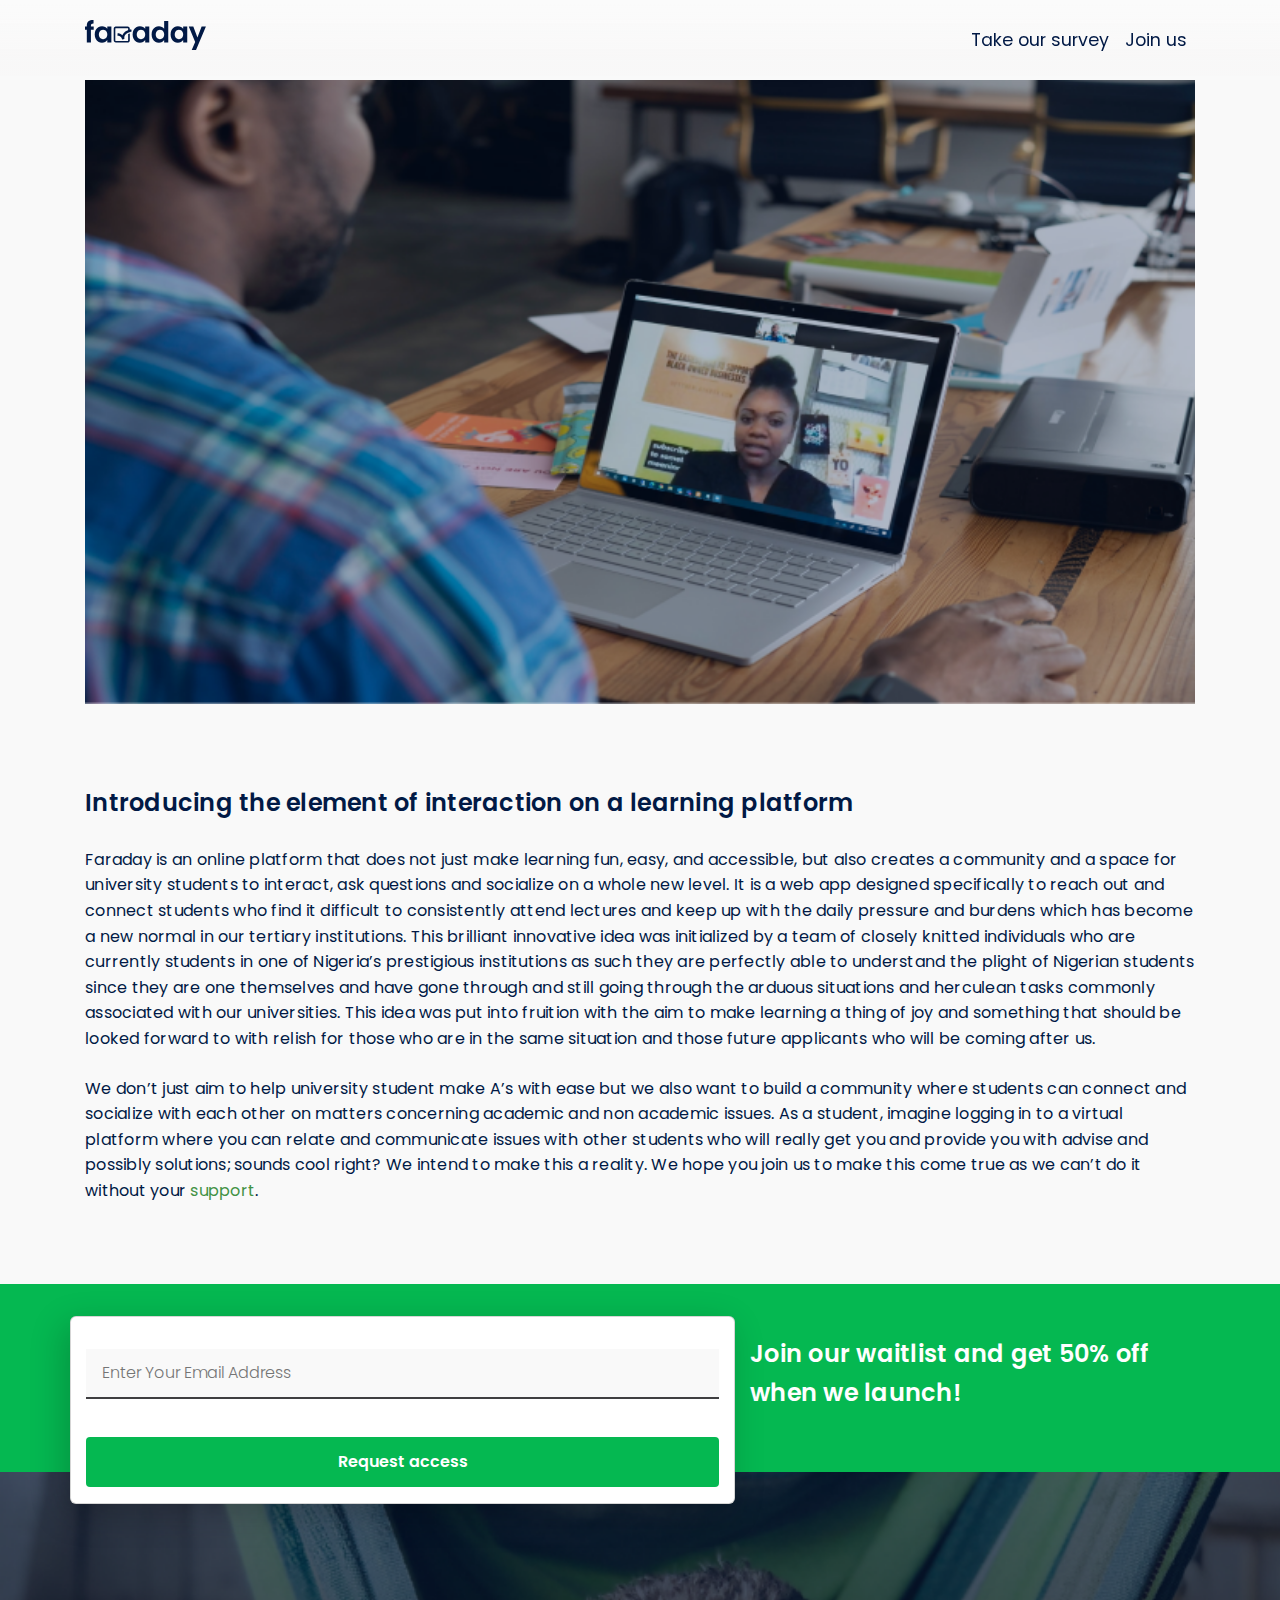
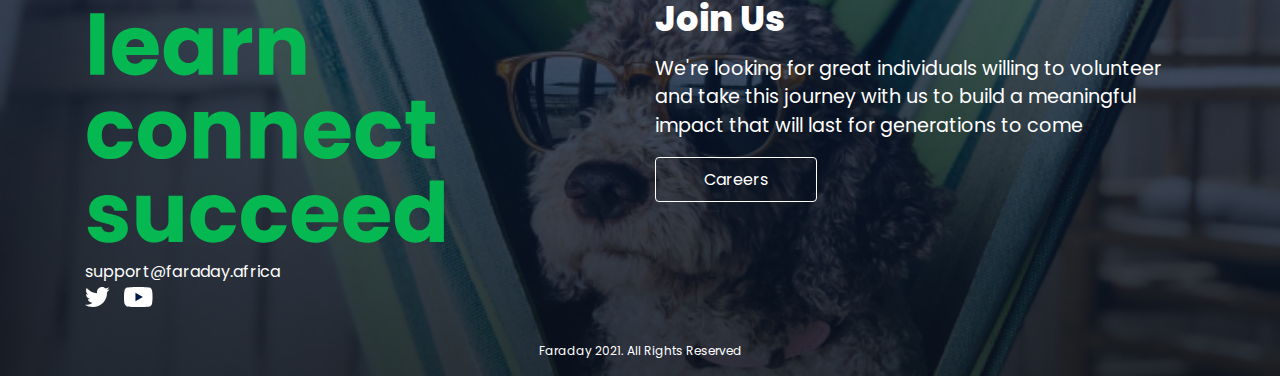
==== commit cc8e2537: "Merge pull request #2 from faradayafrica/designer-code" ====
--- a/interactive learning.html
+++ b/interactive learning.html
@@ -1,193 +1,287 @@
 <!DOCTYPE html>
 <html>
-
-<head>
-  <meta charset="utf-8">
-  <meta http-equiv="X-UA-Compatible" content="IE=edge">
-  <meta name="viewport" content="width=device-width, initial-scale=1">
-  <title>Farday :: Interactive Learning</title>
-
-
-  <!-- SEO Meta Tags Start Here -->
-  <!-- Search Engine -->
-  <meta name="description"
-    content="Faraday is creating a safe space for university students to connect and learn online.">
-  <meta name="image" content="https://faraday.africa/img/favicon.png">
-
-  <!-- Schema.org for Google -->
-  <meta itemprop="name" content="Faraday :: Home">
-  <meta itemprop="description"
-    content="Faraday is creating a safe space for university students to connect and learn online.">
-  <meta itemprop="image" content="https://faraday.africa/img/favicon.png">
-
-  <!-- Open Graph general (Facebook, Pinterest & LinkedIn) -->
-  <meta property="og:title" content="Faraday :: Home">
-  <meta property="og:description" content="Faraday is creating a safe space for university students to connect and learn online.">
-  <meta property="og:image" content="https://faraday.africa/img/faraday-logo.svg">
-  <meta property="og:url" content="https://faraday.africa/">
-  <meta property="og:site_name" content="Faraday Africa">
-  <meta property="og:locale" content="en">
-  <meta property="og:type" content="website">
-
-  <!-- Twitter -->
-  <meta property="twitter:card" content="summary">
-  <meta property="twitter:title" content="Faraday :: Learn more">
-  <meta property="twitter:description"
-    content="Faraday is creating a safe space for university students to connect and learn online.">
-  <meta property="twitter:image:src" content="https://faraday.africa/img/faraday-logo.svg">
-  <!-- End of SEO Meta Tags -->
-
-  <meta name="robots" content="all,follow">
-
-  <!-- Bootstrap CSS-->
-  <link rel="stylesheet" href="vendor/bootstrap/css/bootstrap.min.css">
-  <!-- Font Awesome CSS-->
-  <link rel="stylesheet" href="vendor/font-awesome/css/font-awesome.min.css">
-
-  <!-- Custom Font Icons CSS-->
-  <link rel="stylesheet" href="css/landy-iconfont.css">
-
-  <!-- Brand fonts -->
-  <link rel="preconnect" href="https://fonts.googleapis.com">
-  <link rel="preconnect" href="https://fonts.gstatic.com" crossorigin>
-  <link href="https://fonts.googleapis.com/css2?family=Poppins:ital,wght@0,300;0,600;1,400&display=swap"
-    rel="stylesheet">
-
-
-
-  <!-- stylesheet-->
-  <link rel="stylesheet" href="css/style.css" id="theme-stylesheet">
-
-  <!-- Favicon-->
-  <link rel="shortcut icon" href="img/favicon.png">
-
-  <!-- Tweaks for older IEs-->
-  <!--[if lt IE 9]>
-        <script src="https://oss.maxcdn.com/html5shiv/3.7.3/html5shiv.min.js"></script>
-        <script src="https://oss.maxcdn.com/respond/1.4.2/respond.min.js"></script><![endif]-->
-</head>
-
-<body>
-
-  <!-- navbar-->
-  <nav class="navbar navbar-expand-lg fixed-top navbar-dark">
+  <head>
+    <meta charset="utf-8" />
+    <meta http-equiv="X-UA-Compatible" content="IE=edge" />
+    <meta name="viewport" content="width=device-width, initial-scale=1" />
+    <title>Farday | Interactive Learning?</title>
+
+    <!-- SEO Meta Tags Start Here -->
+    <!-- Search Engine -->
+    <meta
+      name="description"
+      content="Faraday is creating a safe space for university students to connect and learn online."
+    />
+    <meta name="image" content="https://faraday.africa/img/favicon.png" />
+
+    <!-- Schema.org for Google -->
+    <meta itemprop="name" content="Faraday :: Home" />
+    <meta
+      itemprop="description"
+      content="Faraday is creating a safe space for university students to connect and learn online."
+    />
+    <meta itemprop="image" content="https://faraday.africa/img/favicon.png" />
+
+    <!-- Open Graph general (Facebook, Pinterest & LinkedIn) -->
+    <meta property="og:title" content="Faraday :: Home" />
+    <meta
+      property="og:description"
+      content="Faraday is creating a safe space for university students to connect and learn online."
+    />
+    <meta
+      property="og:image"
+      content="https://faraday.africa/img/faraday-logo.svg"
+    />
+    <meta property="og:url" content="https://faraday.africa/" />
+    <meta property="og:site_name" content="Faraday Africa" />
+    <meta property="og:locale" content="en" />
+    <meta property="og:type" content="website" />
+
+    <!-- Twitter -->
+    <meta property="twitter:card" content="summary" />
+    <meta property="twitter:title" content="Faraday :: Learn more" />
+    <meta
+      property="twitter:description"
+      content="Faraday is creating a safe space for university students to connect and learn online."
+    />
+    <meta
+      property="twitter:image:src"
+      content="https://faraday.africa/img/faraday-logo.svg"
+    />
+    <!-- End of SEO Meta Tags -->
+
+    <meta name="robots" content="all,follow" />
+
+    <!-- Bootstrap CSS-->
+    <link rel="stylesheet" href="vendor/bootstrap/css/bootstrap.min.css" />
+    <!-- Font Awesome CSS-->
+    <link
+      rel="stylesheet"
+      href="vendor/font-awesome/css/font-awesome.min.css"
+    />
+
+    <!-- Custom Font Icons CSS-->
+    <link rel="stylesheet" href="css/landy-iconfont.css" />
+
+    <!-- Brand fonts -->
+    <link rel="preconnect" href="https://fonts.googleapis.com" />
+    <link rel="preconnect" href="https://fonts.gstatic.com" crossorigin />
+    <link
+      href="https://fonts.googleapis.com/css2?family=Poppins:ital,wght@0,300;0,600;1,400&display=swap"
+      rel="stylesheet"
+    />
+
+    <!-- stylesheet-->
+    <link rel="stylesheet" href="css/style.css" id="theme-stylesheet" />
+
+    <!-- Favicon-->
+    <link rel="shortcut icon" href="img/favicon.png" />
+
+    <!-- Tweaks for older IEs-->
+    <!--[if lt IE 9]>
+      <script src="https://oss.maxcdn.com/html5shiv/3.7.3/html5shiv.min.js"></script>
+      <script src="https://oss.maxcdn.com/respond/1.4.2/respond.min.js"></script
+    ><![endif]-->
+  </head>
+
+  <body>
+    <!-- navbar-->
+    <nav class="navbar navbar-expand-lg fixed-top navbar-dark">
+      <div class="container">
+        <a class="navbar-brand" href="index.html">
+          <img
+            src="./img/faraday-logo-dark.svg"
+            class="d-inline-block align-text-top"
+          />
+        </a>
+
+        <button
+          type="button"
+          data-toggle="collapse"
+          data-target="#navbarSupportedContent"
+          aria-controls="navbarSupportedContent"
+          aria-expanded="false"
+          aria-label="Toggle navigation"
+          class="navbar-toggler navbar-toggler-right"
+        >
+          <span></span><span></span><span></span>
+        </button>
+        <div id="navbarSupportedContent" class="collapse navbar-collapse">
+          <ul
+            class="navbar-nav ml-auto align-items-start align-items-lg-center"
+          >
+            <li class="nav-item">
+              <a
+                target="_BLANK"
+                href="https://rdre.me/faradaysurvey"
+                class="nav-link link-scroll"
+                >Take our survey</a
+              >
+            </li>
+            <li class="nav-item">
+              <a href="#newsletter" class="nav-link link-scroll">Join us</a>
+            </li>
+          </ul>
+        </div>
+      </div>
+    </nav>
+
     <div class="container">
-      <a class="navbar-brand" href="index.html">
-        <img src="./img/faraday-logo-dark.svg" class="d-inline-block align-text-top">
-      </a>
-
-      <button type="button" data-toggle="collapse" data-target="#navbarSupportedContent"
-        aria-controls="navbarSupportedContent" aria-expanded="false" aria-label="Toggle navigation"
-        class="navbar-toggler navbar-toggler-right"><span></span><span></span><span></span></button>
-      <div id="navbarSupportedContent" class="collapse navbar-collapse">
-        <ul class="navbar-nav ml-auto align-items-start align-items-lg-center">
-          <li class="nav-item"><a target="_BLANK" href="https://rdre.me/faradaysurvey" class="nav-link link-scroll">Take
-              our survey</a></li>
-          <li class="nav-item"><a href="#newsletter" class="nav-link link-scroll">Join us</a></li>
-        </ul>
+      <!-- Article Image-->
+      <img
+        class="article-image"
+        src="./img/interaction image.png"
+        alt="people interacting"
+      />
+
+      <div class="article">
+        <h4 class="title">
+          Introducing the element of interaction on a learning platform
+        </h4>
+
+        <p class="body-text my-4">
+          Faraday is an online platform that does not just make learning fun,
+          easy, and accessible, but also creates a community and a space for
+          university students to interact, ask questions and socialize on a
+          whole new level. It is a web app designed specifically to reach out
+          and connect students who find it difficult to consistently attend
+          lectures and keep up with the daily pressure and burdens which has
+          become a new normal in our tertiary institutions. This brilliant
+          innovative idea was initialized by a team of closely knitted
+          individuals who are currently students in one of Nigeria’s prestigious
+          institutions as such they are perfectly able to understand the plight
+          of Nigerian students since they are one themselves and have gone
+          through and still going through the arduous situations and herculean
+          tasks commonly associated with our universities. This idea was put
+          into fruition with the aim to make learning a thing of joy and
+          something that should be looked forward to with relish for those who
+          are in the same situation and those future applicants who will be
+          coming after us.
+        </p>
+
+        <p class="body-text my-4">
+          We don’t just aim to help university student make A’s with ease but we
+          also want to build a community where students can connect and
+          socialize with each other on matters concerning academic and non
+          academic issues. As a student, imagine logging in to a virtual
+          platform where you can relate and communicate issues with other
+          students who will really get you and provide you with advise and
+          possibly solutions; sounds cool right? We intend to make this a
+          reality. We hope you join us to make this come true as we can’t do it
+          without your <a href="careers.html">support</a>.
+        </p>
       </div>
     </div>
-  </nav>
-
-  <div class="container">
-      
-    <!-- Article Image-->
-    <img  class="article-image" src="./img/interaction image.png" alt="people interacting">
-
-    <div class="article">
-        <h4 class="title">Introducing the element of interaction on a learning platform</h4>
-
-        <p class="body-text my-4"> 
-            Lorem ipsum dolor sit amet, consectetur adipiscing elit. Amet at consectetur ultricies odio ultrices tempor. Parturient ut lorem mi ut. Sagittis hendrerit tristique tempor vitae at erat malesuada pulvinar et. Enim sed habitant ac vestibulum sed enim nunc. Faucibus sit odio sit sed. Tortor ut suspendisse quis massa vulputate eu, proin lectus ut. Morbi libero lobortis nisi, feugiat tincidunt ut magna. At non praesent in nunc interdum egestas lacus. Nibh ultricies pellentesque feugiat urna.
-        
-        Lorem ipsum dolor sit amet, consectetur adipiscing elit. Amet at consectetur ultricies odio ultrices tempor. Parturient ut lorem mi ut. Sagittis hendrerit tristique tempor vitae at erat malesuada pulvinar et. Enim sed habitant ac vestibulum sed enim nunc. Faucibus sit odio sit sed. Tortor ut suspendisse quis massa vulputate eu, proin lectus ut. Morbi libero lobortis nisi, feugiat tincidunt ut magna. At non praesent in nunc interdum egestas lacus. Nibh ultricies pellentesque feugiat urna.
-        
-        LFaucibus sit odio sit sed. Tortor ut suspendisse quis massa vulputate eu, proin lectus ut. Morbi libero lobortis nisi, feugiat tincidunt ut magna. At non praesent in nunc interdum egestas lacus. Nibh ultricies pellentesque feugiat urna.
-        </p>
-
-        <p class="body-text my-4"> 
-            Lorem ipsum dolor sit amet, consectetur adipiscing elit. Amet at consectetur ultricies odio ultrices tempor. Parturient ut lorem mi ut. Sagittis hendrerit tristique tempor vitae at erat malesuada pulvinar et. Enim sed habitant ac vestibulum sed enim nunc. Faucibus sit odio sit sed. Tortor ut suspendisse quis massa vulputate eu, proin lectus ut. Morbi libero lobortis nisi, feugiat tincidunt ut magna. At non praesent in nunc interdum egestas lacus. Nibh ultricies pellentesque feugiat urna.
-        
-        Lorem ipsum dolor sit amet, consectetur adipiscing elit. Amet at consectetur ultricies odio ultrices tempor. Parturient ut lorem mi ut. Sagittis hendrerit tristique tempor vitae at erat malesuada pulvinar et. Enim sed habitant ac vestibulum sed enim nunc. Faucibus sit odio sit sed. Tortor ut suspendisse quis massa vulputate eu, proin lectus ut. Morbi libero lobortis nisi, feugiat tincidunt ut magna. At non praesent in nunc interdum egestas lacus. Nibh ultricies pellentesque feugiat urna.
-        
-        LFaucibus sit odio sit sed. Tortor ut suspendisse quis massa vulputate eu, proin lectus ut. Morbi libero lobortis nisi, feugiat tincidunt ut magna. At non praesent in nunc interdum egestas lacus. Nibh ultricies pellentesque feugiat urna.
-        </p>
+
+    <!-- Newsletter -->
+    <section id="newsletter" class="newsletter">
+      <div class="container">
+        <div class="row align-items-center">
+          <div class="form-holder col-lg-7 order-2 order-lg-1">
+            <form id="newsletterForm" action="#">
+              <div class="form-group">
+                <!-- <input type="text" name="name" id="name" placeholder="Enter name"> -->
+                <input
+                  type="email"
+                  name="email"
+                  id="email"
+                  placeholder="Enter Your Email Address"
+                />
+                <button type="submit" class="btn btn-primary btn-brand submit">
+                  Request access
+                </button>
+              </div>
+            </form>
+          </div>
+
+          <div class="col-lg-5 order-1 order-lg-2">
+            <h4 class="title">
+              Join our waitlist and get 50% off when we launch!
+            </h4>
+            <!-- <p class="lead body-text"></p> -->
+          </div>
+        </div>
+      </div>
+    </section>
+
+    <!-- Scroll to top button -->
+    <div id="scrollTop">
+      <div class="d-flex align-items-center justify-content-end">
+        <i class="fa fa-long-arrow-up"></i>To Top
+      </div>
     </div>
 
-  </div>
-
-  <!-- Newsletter -->
-  <section id="newsletter" class="newsletter">
-
-    <div class="container ">
-      <div class="row align-items-center">
-        <div class="form-holder col-lg-7 order-2 order-lg-1">
-          <form id="newsletterForm" action="#">
-            <div class="form-group">
-              <input type="text" name="name" id="name" placeholder="Enter name">
-              <input type="email" name="email" id="email" placeholder="Enter Your Email Address">
-              <button type="submit" class="btn btn-primary btn-brand submit">Request access</button>
+    <!-- Baba Footer -->
+    <footer
+      style="
+        background: url(img/footer.png) fill;
+        background-repeat: no-repeat;
+        height: 100%;
+      "
+    >
+      <img class="footer-image" src="./img/footer.png" alt="footer=-img" />
+
+      <div class="footer-content">
+        <div class="container">
+          <div class="row">
+            <div class="col-md-6 text-white order-1 order-lg-2">
+              <h2 class="text-white">Join Us</h2>
+              <p class="footer-text">
+                We're looking for great individuals willing to volunteer and
+                take this journey with us to build a meaningful impact that will
+                last for generations to come
+              </p>
+              <a
+                class="btn btn-md btn-secondary btn-secondary-white"
+                href="careers.html"
+                >Careers</a
+              >
             </div>
-          </form>
+            <div class="color col-md-6 order-2 order-lg-1">
+              <img
+                class="learn"
+                src="./img/learn.svg"
+                alt="learn, connect, succeed"
+              />
+
+              <a class="social body-text" href="mailto:support@faraday.africa"
+                >support@faraday.africa</a
+              >
+              <div class="social-icons">
+                <a target="_BLANK" href="https://twitter.com/faradayafrica"
+                  ><img
+                    src="./img/twitter.svg"
+                    alt="link to faraday twitter handle"
+                /></a>
+                <a
+                  target="_BLANK"
+                  href="https://www.youtube.com/channel/UCtNFJ9q1z52ICj3FqeyHjxw"
+                  ><img
+                    src="./img/youtube.svg"
+                    alt="link to faraday youtube channel"
+                /></a>
+              </div>
+            </div>
+          </div>
+
+          <hr />
+
+          <div
+            class="col-md-12 text-white"
+            style="text-align: center; font-size: 12px"
+          >
+            <p>Faraday 2021. All Rights Reserved</p>
+          </div>
         </div>
-
-        <div class=" col-lg-5 order-1 order-lg-2">
-          <h4 class="title">Join our waitlist and get 50% off when we launch!</h4>
-          <!-- <p class="lead body-text"></p> -->
-        </div>
-      </div>
-    </div>
-
-  </section>
-
-  <!-- Scroll to top button -->
-  <div id="scrollTop">
-    <div class="d-flex align-items-center justify-content-end"><i class="fa fa-long-arrow-up"></i>To Top</div>
-  </div>
-
-  <!-- Baba Footer -->
-  <footer style="background: url(img/footer.png) fill; background-repeat: no-repeat; height: 100%;">
-    <img class="footer-image" src="./img/footer.png" alt="footer=-img">
-
-
-    <div class="footer-content">
-      <div class="container">
-        <div class="row">
-          <div class="col-md-6 text-white order-1 order-lg-2">
-            <h2 class="text-white">Join Us</h2>
-            <p class="footer-text">We're looking talented individuals ready to get working to make a meaningful
-              impact that will last for generations to come</p>
-            <a class="btn btn-md btn-secondary btn-secondary-white" href="">Careers</a>
-          </div>
-          <div class="color col-md-6 order-2 order-lg-1">
-            <img class="learn" src="./img/learn.svg" alt="learn, connect, succeed">
-
-            <a class="social body-text" href="mailto:support@faraday.africa">support@faraday.africa</a>
-            <div class="social-icons">
-              <a target="_BLANK" href="https://twitter.com/faradayafrica"><img src="./img/twitter.svg"
-                  alt="link to faraday twitter handle"></a>
-              <a target="_BLANK" href="https://www.youtube.com/channel/UCtNFJ9q1z52ICj3FqeyHjxw"><img
-                  src="./img/youtube.svg" alt="link to faraday youtube channel"></a>
-            </div>
-          </div>
-        </div>
-
-        <hr>
-
-        <div class="col-md-12 text-white" style="text-align: center; font-size: 12px;">
-          <p>Faraday 2021. All Rights Reserved</p>
-        </div>
-      </div>
-    </div>
-  </footer>
-
-  <!-- Javascript files-->
-  <script src="https://code.jquery.com/jquery-3.2.1.min.js"></script>
-  <script src="https://cdnjs.cloudflare.com/ajax/libs/popper.js/1.11.0/umd/popper.min.js"> </script>
-  <script src="vendor/bootstrap/js/bootstrap.min.js"></script>
-  <script src="vendor/jquery.cookie/jquery.cookie.js"> </script>
-  <script src="vendor/owl.carousel/owl.carousel.min.js"></script>
-  <script src="js/front.js"></script>
-</body>
-
-</html>+      </div>
+    </footer>
+
+    <!-- Javascript files-->
+    <script src="https://code.jquery.com/jquery-3.2.1.min.js"></script>
+    <script src="https://cdnjs.cloudflare.com/ajax/libs/popper.js/1.11.0/umd/popper.min.js"></script>
+    <script src="vendor/bootstrap/js/bootstrap.min.js"></script>
+    <script src="vendor/jquery.cookie/jquery.cookie.js"></script>
+    <script src="vendor/owl.carousel/owl.carousel.min.js"></script>
+    <script src="js/front.js"></script>
+  </body>
+</html>
--- a/css/style.css
+++ b/css/style.css
@@ -17,16 +17,15 @@
   font-family: 'Poppins', 'Segoe UI', sans-serif !important;
   color: var(--secondary) !important;
   background-color: var(--background);
-  
 }
 
 :root {
-  --brand: #05B851;
+  --brand: #05b851;
   --secondary: #011945;
   --white: #ffffff;
   --background: #f9f9f9;
   --outline: rgba(208, 208, 208, 0.9);
-  --grey: #3F3F41;
+  --grey: #3f3f41;
   --green-highlight: #e5f9e8a6;
 }
 
@@ -36,16 +35,15 @@
   margin: 0;
 }
 
-
 /**********************************************
 The hero header styling begins here
  **********************************************/
 
 .hero-home {
- height: 100vh;
- width: 100%;
- overflow: hidden;
- position: relative;
+  height: 100vh;
+  width: 100%;
+  overflow: hidden;
+  position: relative;
 }
 
 .hero-image {
@@ -84,7 +82,7 @@
 .scroll {
   position: relative;
   margin-bottom: 4rem;
-  animation: 1s animate .5s infinite;
+  animation: 1s animate 0.5s infinite;
 }
 
 @keyframes animate {
@@ -93,7 +91,6 @@
   }
   to {
     top: 16px;
-    
   }
 }
 
@@ -106,28 +103,26 @@
  The hero header styling ends here 
  **********************************************/
 
-
 /**********************************************
 The Article Image styling begins here
  **********************************************/
 
- .article-image {
-   height: auto;
-   width: 100%;
-   padding: 0 !important;
-   overflow: hidden;
-   object-fit: cover;
-   margin-top: 5rem;  
-  }
-
-  .article {
-    margin-top: 5rem;
-    margin-bottom: 5rem;
-  }
- /**********************************************
+.article-image {
+  height: auto;
+  width: 100%;
+  padding: 0 !important;
+  overflow: hidden;
+  object-fit: cover;
+  margin-top: 5rem;
+}
+
+.article {
+  margin-top: 5rem;
+  margin-bottom: 5rem;
+}
+/**********************************************
   The Article image styling ends here 
   **********************************************/
- 
 
 a {
   -webkit-transition: all 0.3s;
@@ -147,15 +142,14 @@
 }
 
 .title {
-
-font-family: Poppins;
-font-style: normal;
-font-weight: 600;
-font-size: 24px !important;
-line-height: 160% !important;
-
-/* identical to box height, or 32px */
-letter-spacing: 0.25px;
+  font-family: Poppins;
+  font-style: normal;
+  font-weight: 600;
+  font-size: 24px !important;
+  line-height: 160% !important;
+
+  /* identical to box height, or 32px */
+  letter-spacing: 0.25px;
 }
 
 .block {
@@ -172,7 +166,8 @@
   display: inline-block;
 }
 
-.bg-gray, section.browser .nav-tabs a.active {
+.bg-gray,
+section.browser .nav-tabs a.active {
   background: #f5f5f5;
 }
 
@@ -199,7 +194,6 @@
 .no-margin-bottom {
   margin-bottom: 0 !important;
 }
-
 
 .btn-primary:focus {
   color: #fff;
@@ -226,15 +220,15 @@
 
 .btn-brand {
   background-color: var(--brand) !important;
-  border:none !important;
+  border: none !important;
   font-weight: 600 !important;
   height: 50px;
 }
 
-.btn-brand:hover, section.browser .nav-tabs span.btn.number:hover {
-  background-color: #23933F !important;
+.btn-brand:hover,
+section.browser .nav-tabs span.btn.number:hover {
+  background-color: #23933f !important;
   opacity: 0.85;
-  
 }
 
 .has-shadow {
@@ -261,7 +255,6 @@
   background: none;
   color: #333;
 }
-
 
 .scrollUp {
   -webkit-transform: translateY(-105%);
@@ -368,8 +361,14 @@
   color: #fff;
   text-align: center;
   background-color: #429244;
-  background-image: -webkit-gradient(linear, left top, right top, from(#429244), to(#00CDAC));
-  background-image: linear-gradient(to right, #429244, #00CDAC);
+  background-image: -webkit-gradient(
+    linear,
+    left top,
+    right top,
+    from(#429244),
+    to(#00cdac)
+  );
+  background-image: linear-gradient(to right, #429244, #00cdac);
   position: absolute;
   top: 0;
   right: 0;
@@ -394,7 +393,7 @@
   display: block;
   padding-left: 10px;
   color: #656565;
-  font-family: "Open Sans", sans-serif;
+  font-family: 'Open Sans', sans-serif;
 }
 
 #signupform input {
@@ -411,7 +410,7 @@
 }
 
 #signupform input::-moz-placeholder {
-  font-family: "Open Sans", sans-serif;
+  font-family: 'Open Sans', sans-serif;
   font-weight: 300;
   color: #aaa;
   font-style: italic;
@@ -419,7 +418,7 @@
 }
 
 #signupform input::-webkit-input-placeholder {
-  font-family: "Open Sans", sans-serif;
+  font-family: 'Open Sans', sans-serif;
   font-weight: 300;
   color: #aaa;
   font-style: italic;
@@ -427,7 +426,7 @@
 }
 
 #signupform input:-ms-input-placeholder {
-  font-family: "Open Sans", sans-serif;
+  font-family: 'Open Sans', sans-serif;
   font-weight: 300;
   color: #aaa;
   font-style: italic;
@@ -452,8 +451,11 @@
   /* -webkit-box-shadow: 0 2px 3px rgba(0, 0, 0, 0.1); */
   /* box-shadow: 0 2px 3px rgba(0, 0, 0, 0.1); */
 
-
-  background: linear-gradient(180deg, rgba(14, 16, 17, 0.4) 4%, rgba(14, 16, 17, 0.08) 80%);
+  background: linear-gradient(
+    180deg,
+    rgba(14, 16, 17, 0.4) 4%,
+    rgba(14, 16, 17, 0.08) 80%
+  );
   /* background:#0E10114f ; */
   -webkit-transition: all 0.5s;
   transition: all 0.5s;
@@ -464,7 +466,11 @@
   padding-top: 15px;
   padding-bottom: 10px;
   background: none;
-  background: linear-gradient(180deg, rgba(255, 255, 255, 0.4) 4%, rgba(246, 239, 239, 0.08) 80%);
+  background: linear-gradient(
+    180deg,
+    rgba(255, 255, 255, 0.4) 4%,
+    rgba(246, 239, 239, 0.08) 80%
+  );
   -webkit-transition: all 0.5s;
   transition: all 0.5s;
 }
@@ -483,7 +489,8 @@
   font-size: 1.1rem;
 }
 
-nav.navbar a.nav-link:hover, nav.navbar a.nav-link.active {
+nav.navbar a.nav-link:hover,
+nav.navbar a.nav-link.active {
   color: var(--brand);
 }
 
@@ -504,7 +511,6 @@
   -webkit-transition: all 0.2s;
   transition: all 0.2s;
 }
-
 
 nav.navbar-dark .navbar-toggler span {
   width: 25px;
@@ -644,7 +650,6 @@
 * ==========================================================
 */
 
-
 section.features .row {
   /* margin-bottom: 40px; */
   margin: 5rem auto 5rem auto;
@@ -655,24 +660,20 @@
   margin: 1rem auto 1rem auto !important;
 }
 
-
 section.features .row:last-of-time {
   margin-bottom: 0;
 }
-
 
 section.features .text p {
   line-height: 1.8rem;
   margin: 20px 0 25px;
 }
 
-hr{
-  height: .3px !important;
+hr {
+  height: 0.3px !important;
   background-color: var(--brand);
   border: none;
 }
-
-
 
 /* Features Section Mediaquery -------------------------- */
 @media (max-width: 1199px) {
@@ -680,7 +681,6 @@
     /* margin-bottom: 50px; */
   }
 
-
   section.features .video-block {
     /* margin-bottom: 40px; */
     margin: 0 auto 0 auto !important;
@@ -690,7 +690,6 @@
     margin-top: 3rem;
   }
 }
-
 
 /*
 * ==========================================================
@@ -698,8 +697,6 @@
 * ==========================================================
 */
 
-
-
 section.newsletter {
   color: var(--white) !important;
   background-color: var(--brand);
@@ -709,8 +706,6 @@
 section.newsletter h4 {
   text-align: left;
 }
-
-
 
 section.newsletter .container {
   margin-top: 0%;
@@ -722,16 +717,14 @@
   border: 1px solid var(--outline);
   -webkit-box-shadow: -5.665px 9.429px 35px 0px rgba(0, 0, 0, 0.2);
   box-shadow: -5.665px 9.429px 35px 0px rgba(0, 0, 0, 0.2);
-  
+
   border-radius: 6px;
 
   position: relative;
   top: 2rem;
 }
 
-
 section.newsletter .form-group input {
-  
   line-height: 68px;
   background: var(--background);
   padding: 0 1rem;
@@ -742,20 +735,16 @@
   border-bottom: 2px solid var(--grey);
 }
 
-
-input:focus{
+input:focus {
   background-color: var(--green-highlight) !important;
   border-bottom: 2px solid var(--brand) !important;
   outline: none;
 }
 
-input:active{
+input:active {
   background-color: var(--green-highlight) !important;
   border-bottom: 2px solid var(--brand) !important;
-  
-}
-
-
+}
 
 section.newsletter .form-group input::-moz-placeholder {
   font-weight: 300;
@@ -779,6 +768,8 @@
   z-index: 1000;
 }
 
+.error_active {
+}
 
 /* Newsletter Section Mediaquery -------------------------- */
 @media (max-width: 991px) {
@@ -786,8 +777,7 @@
     padding-top: 2rem;
     padding-bottom: 0;
   }
-  
-  
+
   section.newsletter .form-group input {
     width: 100%;
   }
@@ -811,7 +801,7 @@
 * ==========================================================
 */
 
-footer{
+footer {
   background-color: var(--secondary);
   height: 450px;
   width: 100%;
@@ -828,7 +818,6 @@
   object-fit: cover;
 }
 
-
 .learn {
   max-width: 370px !important;
 }
@@ -838,15 +827,12 @@
   margin-bottom: 1rem;
 }
 
-.footer-content .container{
+.footer-content .container {
   margin: auto;
-
-}
-
+}
 
 footer .color .social {
   color: var(--white) !important;
-
 }
 
 footer .color .social:hover {
@@ -869,7 +855,6 @@
 .footer .btn-secondary-white {
   margin-bottom: 2rem;
 }
-
 
 /* Footer Mediaquery -------------------------- */
 @media (max-width: 991px) {
@@ -880,7 +865,6 @@
   .learn {
     max-width: 320px !important;
   }
- 
 }
 
 @media (max-width: 768px) {
@@ -899,8 +883,6 @@
     margin-top: 5rem;
   }
 }
-
-
 
 /* ===================================================================
     SCROLL TO TOP BUTTON
@@ -947,8 +929,6 @@
   }
 }
 
-
-
 /* =========================================
    THEMING OF BOOTSTRAP COMPONENTS
    ========================================= */
@@ -979,7 +959,8 @@
   color: rgba(0, 0, 0, 0.9);
 }
 
-.navbar-light .navbar-brand:focus, .navbar-light .navbar-brand:hover {
+.navbar-light .navbar-brand:focus,
+.navbar-light .navbar-brand:hover {
   color: rgba(0, 0, 0, 0.9);
 }
 
@@ -987,7 +968,8 @@
   color: rgba(0, 0, 0, 0.5);
 }
 
-.navbar-light .navbar-nav .nav-link:focus, .navbar-light .navbar-nav .nav-link:hover {
+.navbar-light .navbar-nav .nav-link:focus,
+.navbar-light .navbar-nav .nav-link:hover {
   color: rgba(0, 0, 0, 0.7);
 }
 
@@ -1019,7 +1001,8 @@
   color: white;
 }
 
-.navbar-dark .navbar-brand:focus, .navbar-dark .navbar-brand:hover {
+.navbar-dark .navbar-brand:focus,
+.navbar-dark .navbar-brand:hover {
   color: white;
 }
 
@@ -1027,7 +1010,8 @@
   color: rgba(255, 255, 255, 0.5);
 }
 
-.navbar-dark .navbar-nav .nav-link:focus, .navbar-dark .navbar-nav .nav-link:hover {
+.navbar-dark .navbar-nav .nav-link:focus,
+.navbar-dark .navbar-nav .nav-link:hover {
   color: rgba(255, 255, 255, 0.75);
 }
 
@@ -1076,7 +1060,6 @@
   color: var(--secondary) !important;
 }
 
-
 .btn-secondary-white {
   border: 1px solid var(--white) !important;
   background-color: transparent !important;
@@ -1094,14 +1077,15 @@
   box-shadow: 0 10px 20px rgba(109, 109, 109, 0.16) !important;
 }
 
-
-.btn:focus, .btn.focus {
+.btn:focus,
+.btn.focus {
   outline: 0;
   -webkit-box-shadow: 0 0 0 3px rgba(66, 146, 68, 0.25);
   box-shadow: 0 0 0 3px rgba(66, 146, 68, 0.25);
 }
 
-.btn:active, .btn.active {
+.btn:active,
+.btn.active {
   background-image: none;
 }
 
@@ -1117,34 +1101,40 @@
   border-color: #326f34;
 }
 
-.btn-primary:focus, .btn-primary.focus {
+.btn-primary:focus,
+.btn-primary.focus {
   -webkit-box-shadow: 0 0 0 3px rgba(66, 146, 68, 0.5);
   box-shadow: 0 0 0 3px rgba(66, 146, 68, 0.5);
 }
 
-.btn-primary.disabled, .btn-primary:disabled {
+.btn-primary.disabled,
+.btn-primary:disabled {
   background-color: #429244;
   border-color: #429244;
 }
 
-.btn-primary:active, .btn-primary.active,
+.btn-primary:active,
+.btn-primary.active,
 .show > .btn-primary.dropdown-toggle {
   background-color: #367838;
   background-image: none;
   border-color: #326f34;
 }
 
-.btn-secondary:focus, .btn-secondary.focus {
+.btn-secondary:focus,
+.btn-secondary.focus {
   -webkit-box-shadow: 0 0 0 3px rgba(134, 142, 150, 0.5);
   box-shadow: 0 0 0 3px rgba(134, 142, 150, 0.5);
 }
 
-.btn-secondary.disabled, .btn-secondary:disabled {
+.btn-secondary.disabled,
+.btn-secondary:disabled {
   background-color: #868e96;
   border-color: #868e96;
 }
 
-.btn-secondary:active, .btn-secondary.active,
+.btn-secondary:active,
+.btn-secondary.active,
 .show > .btn-secondary.dropdown-toggle {
   background-color: #727b84;
   background-image: none;
@@ -1163,17 +1153,20 @@
   border-color: #1e7e34;
 }
 
-.btn-success:focus, .btn-success.focus {
+.btn-success:focus,
+.btn-success.focus {
   -webkit-box-shadow: 0 0 0 3px rgba(40, 167, 69, 0.5);
   box-shadow: 0 0 0 3px rgba(40, 167, 69, 0.5);
 }
 
-.btn-success.disabled, .btn-success:disabled {
+.btn-success.disabled,
+.btn-success:disabled {
   background-color: #28a745;
   border-color: #28a745;
 }
 
-.btn-success:active, .btn-success.active,
+.btn-success:active,
+.btn-success.active,
 .show > .btn-success.dropdown-toggle {
   background-color: #218838;
   background-image: none;
@@ -1192,17 +1185,20 @@
   border-color: #21b2bf;
 }
 
-.btn-info:focus, .btn-info.focus {
+.btn-info:focus,
+.btn-info.focus {
   -webkit-box-shadow: 0 0 0 3px rgba(55, 207, 220, 0.5);
   box-shadow: 0 0 0 3px rgba(55, 207, 220, 0.5);
 }
 
-.btn-info.disabled, .btn-info:disabled {
+.btn-info.disabled,
+.btn-info:disabled {
   background-color: #37cfdc;
   border-color: #37cfdc;
 }
 
-.btn-info:active, .btn-info.active,
+.btn-info:active,
+.btn-info.active,
 .show > .btn-info.dropdown-toggle {
   background-color: #23bcc9;
   background-image: none;
@@ -1221,17 +1217,20 @@
   border-color: #d39e00;
 }
 
-.btn-warning:focus, .btn-warning.focus {
+.btn-warning:focus,
+.btn-warning.focus {
   -webkit-box-shadow: 0 0 0 3px rgba(255, 193, 7, 0.5);
   box-shadow: 0 0 0 3px rgba(255, 193, 7, 0.5);
 }
 
-.btn-warning.disabled, .btn-warning:disabled {
+.btn-warning.disabled,
+.btn-warning:disabled {
   background-color: #ffc107;
   border-color: #ffc107;
 }
 
-.btn-warning:active, .btn-warning.active,
+.btn-warning:active,
+.btn-warning.active,
 .show > .btn-warning.dropdown-toggle {
   background-color: #e0a800;
   background-image: none;
@@ -1250,17 +1249,20 @@
   border-color: #bd2130;
 }
 
-.btn-danger:focus, .btn-danger.focus {
+.btn-danger:focus,
+.btn-danger.focus {
   -webkit-box-shadow: 0 0 0 3px rgba(220, 53, 69, 0.5);
   box-shadow: 0 0 0 3px rgba(220, 53, 69, 0.5);
 }
 
-.btn-danger.disabled, .btn-danger:disabled {
+.btn-danger.disabled,
+.btn-danger:disabled {
   background-color: #dc3545;
   border-color: #dc3545;
 }
 
-.btn-danger:active, .btn-danger.active,
+.btn-danger:active,
+.btn-danger.active,
 .show > .btn-danger.dropdown-toggle {
   background-color: #c82333;
   background-image: none;
@@ -1279,17 +1281,20 @@
   border-color: #dae0e5;
 }
 
-.btn-light:focus, .btn-light.focus {
+.btn-light:focus,
+.btn-light.focus {
   -webkit-box-shadow: 0 0 0 3px rgba(248, 249, 250, 0.5);
   box-shadow: 0 0 0 3px rgba(248, 249, 250, 0.5);
 }
 
-.btn-light.disabled, .btn-light:disabled {
+.btn-light.disabled,
+.btn-light:disabled {
   background-color: #f8f9fa;
   border-color: #f8f9fa;
 }
 
-.btn-light:active, .btn-light.active,
+.btn-light:active,
+.btn-light.active,
 .show > .btn-light.dropdown-toggle {
   background-color: #e2e6ea;
   background-image: none;
@@ -1308,17 +1313,20 @@
   border-color: #1d2124;
 }
 
-.btn-dark:focus, .btn-dark.focus {
+.btn-dark:focus,
+.btn-dark.focus {
   -webkit-box-shadow: 0 0 0 3px rgba(52, 58, 64, 0.5);
   box-shadow: 0 0 0 3px rgba(52, 58, 64, 0.5);
 }
 
-.btn-dark.disabled, .btn-dark:disabled {
+.btn-dark.disabled,
+.btn-dark:disabled {
   background-color: #343a40;
   border-color: #343a40;
 }
 
-.btn-dark:active, .btn-dark.active,
+.btn-dark:active,
+.btn-dark.active,
 .show > .btn-dark.dropdown-toggle {
   background-color: #23272b;
   background-image: none;
@@ -1338,17 +1346,20 @@
   border-color: #429244;
 }
 
-.btn-outline-primary:focus, .btn-outline-primary.focus {
+.btn-outline-primary:focus,
+.btn-outline-primary.focus {
   -webkit-box-shadow: 0 0 0 3px rgba(66, 146, 68, 0.5);
   box-shadow: 0 0 0 3px rgba(66, 146, 68, 0.5);
 }
 
-.btn-outline-primary.disabled, .btn-outline-primary:disabled {
+.btn-outline-primary.disabled,
+.btn-outline-primary:disabled {
   color: #429244;
   background-color: transparent;
 }
 
-.btn-outline-primary:active, .btn-outline-primary.active,
+.btn-outline-primary:active,
+.btn-outline-primary.active,
 .show > .btn-outline-primary.dropdown-toggle {
   color: #fff;
   background-color: #429244;
@@ -1368,17 +1379,20 @@
   border-color: #868e96;
 }
 
-.btn-outline-secondary:focus, .btn-outline-secondary.focus {
+.btn-outline-secondary:focus,
+.btn-outline-secondary.focus {
   -webkit-box-shadow: 0 0 0 3px rgba(134, 142, 150, 0.5);
   box-shadow: 0 0 0 3px rgba(134, 142, 150, 0.5);
 }
 
-.btn-outline-secondary.disabled, .btn-outline-secondary:disabled {
+.btn-outline-secondary.disabled,
+.btn-outline-secondary:disabled {
   color: #868e96;
   background-color: transparent;
 }
 
-.btn-outline-secondary:active, .btn-outline-secondary.active,
+.btn-outline-secondary:active,
+.btn-outline-secondary.active,
 .show > .btn-outline-secondary.dropdown-toggle {
   color: #fff;
   background-color: #868e96;
@@ -1398,17 +1412,20 @@
   border-color: #28a745;
 }
 
-.btn-outline-success:focus, .btn-outline-success.focus {
+.btn-outline-success:focus,
+.btn-outline-success.focus {
   -webkit-box-shadow: 0 0 0 3px rgba(40, 167, 69, 0.5);
   box-shadow: 0 0 0 3px rgba(40, 167, 69, 0.5);
 }
 
-.btn-outline-success.disabled, .btn-outline-success:disabled {
+.btn-outline-success.disabled,
+.btn-outline-success:disabled {
   color: #28a745;
   background-color: transparent;
 }
 
-.btn-outline-success:active, .btn-outline-success.active,
+.btn-outline-success:active,
+.btn-outline-success.active,
 .show > .btn-outline-success.dropdown-toggle {
   color: #fff;
   background-color: #28a745;
@@ -1428,17 +1445,20 @@
   border-color: #37cfdc;
 }
 
-.btn-outline-info:focus, .btn-outline-info.focus {
+.btn-outline-info:focus,
+.btn-outline-info.focus {
   -webkit-box-shadow: 0 0 0 3px rgba(55, 207, 220, 0.5);
   box-shadow: 0 0 0 3px rgba(55, 207, 220, 0.5);
 }
 
-.btn-outline-info.disabled, .btn-outline-info:disabled {
+.btn-outline-info.disabled,
+.btn-outline-info:disabled {
   color: #37cfdc;
   background-color: transparent;
 }
 
-.btn-outline-info:active, .btn-outline-info.active,
+.btn-outline-info:active,
+.btn-outline-info.active,
 .show > .btn-outline-info.dropdown-toggle {
   color: #fff;
   background-color: #37cfdc;
@@ -1458,17 +1478,20 @@
   border-color: #ffc107;
 }
 
-.btn-outline-warning:focus, .btn-outline-warning.focus {
+.btn-outline-warning:focus,
+.btn-outline-warning.focus {
   -webkit-box-shadow: 0 0 0 3px rgba(255, 193, 7, 0.5);
   box-shadow: 0 0 0 3px rgba(255, 193, 7, 0.5);
 }
 
-.btn-outline-warning.disabled, .btn-outline-warning:disabled {
+.btn-outline-warning.disabled,
+.btn-outline-warning:disabled {
   color: #ffc107;
   background-color: transparent;
 }
 
-.btn-outline-warning:active, .btn-outline-warning.active,
+.btn-outline-warning:active,
+.btn-outline-warning.active,
 .show > .btn-outline-warning.dropdown-toggle {
   color: #fff;
   background-color: #ffc107;
@@ -1488,17 +1511,20 @@
   border-color: #dc3545;
 }
 
-.btn-outline-danger:focus, .btn-outline-danger.focus {
+.btn-outline-danger:focus,
+.btn-outline-danger.focus {
   -webkit-box-shadow: 0 0 0 3px rgba(220, 53, 69, 0.5);
   box-shadow: 0 0 0 3px rgba(220, 53, 69, 0.5);
 }
 
-.btn-outline-danger.disabled, .btn-outline-danger:disabled {
+.btn-outline-danger.disabled,
+.btn-outline-danger:disabled {
   color: #dc3545;
   background-color: transparent;
 }
 
-.btn-outline-danger:active, .btn-outline-danger.active,
+.btn-outline-danger:active,
+.btn-outline-danger.active,
 .show > .btn-outline-danger.dropdown-toggle {
   color: #fff;
   background-color: #dc3545;
@@ -1518,17 +1544,20 @@
   border-color: #f8f9fa;
 }
 
-.btn-outline-light:focus, .btn-outline-light.focus {
+.btn-outline-light:focus,
+.btn-outline-light.focus {
   -webkit-box-shadow: 0 0 0 3px rgba(248, 249, 250, 0.5);
   box-shadow: 0 0 0 3px rgba(248, 249, 250, 0.5);
 }
 
-.btn-outline-light.disabled, .btn-outline-light:disabled {
+.btn-outline-light.disabled,
+.btn-outline-light:disabled {
   color: #f8f9fa;
   background-color: transparent;
 }
 
-.btn-outline-light:active, .btn-outline-light.active,
+.btn-outline-light:active,
+.btn-outline-light.active,
 .show > .btn-outline-light.dropdown-toggle {
   color: #fff;
   background-color: #f8f9fa;
@@ -1548,17 +1577,20 @@
   border-color: #343a40;
 }
 
-.btn-outline-dark:focus, .btn-outline-dark.focus {
+.btn-outline-dark:focus,
+.btn-outline-dark.focus {
   -webkit-box-shadow: 0 0 0 3px rgba(52, 58, 64, 0.5);
   box-shadow: 0 0 0 3px rgba(52, 58, 64, 0.5);
 }
 
-.btn-outline-dark.disabled, .btn-outline-dark:disabled {
+.btn-outline-dark.disabled,
+.btn-outline-dark:disabled {
   color: #343a40;
   background-color: transparent;
 }
 
-.btn-outline-dark:active, .btn-outline-dark.active,
+.btn-outline-dark:active,
+.btn-outline-dark.active,
 .show > .btn-outline-dark.dropdown-toggle {
   color: #fff;
   background-color: #343a40;
@@ -1588,7 +1620,8 @@
   text-decoration: none;
 }
 
-a:focus, a:hover {
+a:focus,
+a:hover {
   color: #2a5d2b;
   text-decoration: underline;
 }
@@ -1699,14 +1732,15 @@
 }
 
 .blockquote-footer::before {
-  content: "\2014 \00A0";
+  content: '\2014 \00A0';
 }
 
 .text-primary {
   color: #429244 !important;
 }
 
-a.text-primary:focus, a.text-primary:hover {
+a.text-primary:focus,
+a.text-primary:hover {
   color: #326f34 !important;
 }
 
@@ -1743,7 +1777,8 @@
   border: 1px solid #ddd;
 }
 
-.page-link:focus, .page-link:hover {
+.page-link:focus,
+.page-link:hover {
   color: #2a5d2b;
   text-decoration: none;
   background-color: #e9ecef;
@@ -1789,7 +1824,8 @@
   background-color: #429244 !important;
 }
 
-a.bg-primary:focus, a.bg-primary:hover {
+a.bg-primary:focus,
+a.bg-primary:hover {
   background-color: #326f34 !important;
 }
 
@@ -1797,7 +1833,8 @@
   background-color: #868e96 !important;
 }
 
-a.bg-secondary:focus, a.bg-secondary:hover {
+a.bg-secondary:focus,
+a.bg-secondary:hover {
   background-color: #6c757d !important;
 }
 
@@ -1805,7 +1842,8 @@
   background-color: #28a745 !important;
 }
 
-a.bg-success:focus, a.bg-success:hover {
+a.bg-success:focus,
+a.bg-success:hover {
   background-color: #1e7e34 !important;
 }
 
@@ -1813,7 +1851,8 @@
   background-color: #37cfdc !important;
 }
 
-a.bg-info:focus, a.bg-info:hover {
+a.bg-info:focus,
+a.bg-info:hover {
   background-color: #21b2bf !important;
 }
 
@@ -1821,7 +1860,8 @@
   background-color: #ffc107 !important;
 }
 
-a.bg-warning:focus, a.bg-warning:hover {
+a.bg-warning:focus,
+a.bg-warning:hover {
   background-color: #d39e00 !important;
 }
 
@@ -1829,7 +1869,8 @@
   background-color: #dc3545 !important;
 }
 
-a.bg-danger:focus, a.bg-danger:hover {
+a.bg-danger:focus,
+a.bg-danger:hover {
   background-color: #bd2130 !important;
 }
 
@@ -1837,7 +1878,8 @@
   background-color: #f8f9fa !important;
 }
 
-a.bg-light:focus, a.bg-light:hover {
+a.bg-light:focus,
+a.bg-light:hover {
   background-color: #dae0e5 !important;
 }
 
@@ -1845,7 +1887,8 @@
   background-color: #343a40 !important;
 }
 
-a.bg-dark:focus, a.bg-dark:hover {
+a.bg-dark:focus,
+a.bg-dark:hover {
   background-color: #1d2124 !important;
 }
 
@@ -1885,7 +1928,8 @@
   color: #429244 !important;
 }
 
-a.text-primary:focus, a.text-primary:hover {
+a.text-primary:focus,
+a.text-primary:hover {
   color: #326f34 !important;
 }
 
@@ -1893,7 +1937,8 @@
   color: #868e96 !important;
 }
 
-a.text-secondary:focus, a.text-secondary:hover {
+a.text-secondary:focus,
+a.text-secondary:hover {
   color: #6c757d !important;
 }
 
@@ -1901,7 +1946,8 @@
   color: #28a745 !important;
 }
 
-a.text-success:focus, a.text-success:hover {
+a.text-success:focus,
+a.text-success:hover {
   color: #1e7e34 !important;
 }
 
@@ -1909,7 +1955,8 @@
   color: #37cfdc !important;
 }
 
-a.text-info:focus, a.text-info:hover {
+a.text-info:focus,
+a.text-info:hover {
   color: #21b2bf !important;
 }
 
@@ -1917,7 +1964,8 @@
   color: #ffc107 !important;
 }
 
-a.text-warning:focus, a.text-warning:hover {
+a.text-warning:focus,
+a.text-warning:hover {
   color: #d39e00 !important;
 }
 
@@ -1925,7 +1973,8 @@
   color: #dc3545 !important;
 }
 
-a.text-danger:focus, a.text-danger:hover {
+a.text-danger:focus,
+a.text-danger:hover {
   color: #bd2130 !important;
 }
 
@@ -1933,7 +1982,8 @@
   color: #f8f9fa !important;
 }
 
-a.text-light:focus, a.text-light:hover {
+a.text-light:focus,
+a.text-light:hover {
   color: #dae0e5 !important;
 }
 
@@ -1941,6 +1991,167 @@
   color: #343a40 !important;
 }
 
-a.text-dark:focus, a.text-dark:hover {
+a.text-dark:focus,
+a.text-dark:hover {
   color: #1d2124 !important;
 }
+
+/**********************************
+ Style for the Pop-up 
+***********************************/
+.pop-up {
+  background-color: #000000a9;
+  position: fixed;
+  height: 100%;
+  width: 100%;
+  top: 0;
+  left: 0;
+
+  overflow: hidden;
+
+  display: none;
+  justify-content: center;
+  align-items: center;
+  z-index: 5000;
+}
+
+.pop-up-container {
+  background-color: var(--white);
+  /* min-width: 600px; */
+  height: auto;
+
+  display: flex;
+  flex-wrap: nowrap;
+
+  -webkit-box-shadow: 0 10px 20px rgba(109, 109, 109, 0.16) !important;
+  box-shadow: 0 10px 20px rgba(109, 109, 109, 0.16) !important;
+  border-radius: 4px;
+
+  position: relative;
+}
+
+.cancel {
+  position: absolute;
+  right: 2rem;
+  top: 2rem;
+  cursor: pointer;
+}
+
+.pop-up-image {
+  height: 400px;
+  width: 400px;
+  overflow: hidden;
+  object-fit: cover;
+
+  border-bottom-left-radius: 4px;
+  border-top-left-radius: 4px;
+}
+
+.pop-up-container > div {
+  height: 400px;
+  width: 400px;
+  padding: 3rem;
+  /* margin-bottom: 1rem; */
+
+  display: flex;
+  flex-wrap: nowrap;
+  flex-direction: column;
+  justify-content: center;
+}
+
+.apper {
+  display: flex;
+}
+
+@media (max-width: 991px) {
+  .pop-up-container {
+    background-color: var(--white);
+    /* min-width: 600px; */
+
+    display: flex;
+    flex-direction: column;
+  }
+
+  .pop-up-image {
+    height: 350px;
+    width: 400px;
+  }
+
+  .pop-up-container > div {
+    height: 200px;
+    width: 400px;
+    padding: 2rem;
+  }
+}
+
+@media (max-width: 789px) {
+  .pop-up-container {
+    height: auto;
+    text-align: center;
+  }
+
+  .pop-up-image {
+    height: 200px;
+    max-width: 250px;
+    object-fit: fill;
+  }
+
+  .pop-up-container > div {
+    max-width: 250px;
+    padding: 1rem;
+  }
+
+  .pop-up-container .btn {
+    max-width: 100% !important;
+  }
+
+  .cancel {
+    right: 1rem;
+    top: 1rem;
+  }
+}
+
+/*******************************
+Careers Page Styling 
+*******************************/
+
+.career-header {
+  background-color: var(--secondary);
+  min-height: 650px;
+
+  display: flex;
+  justify-content: center;
+  align-items: center;
+  flex-direction: column;
+
+  color: var(--white);
+}
+
+.career-header > .body-text {
+  color: var(--white) !important;
+  max-width: 35rem;
+  text-align: center;
+}
+
+.career-header > h1 {
+  font-size: 12rem;
+}
+
+@media (max-width: 789px) {
+  .career-header {
+    padding: 1rem;
+    padding-top: 4rem;
+    padding-bottom: 4rem;
+    align-items: flex-start;
+  }
+
+  .career-header > h1 {
+    font-size: 6rem;
+  }
+
+  .career-header > .body-text {
+    color: var(--white) !important;
+    max-width: 35rem;
+    text-align: left;
+  }
+}
